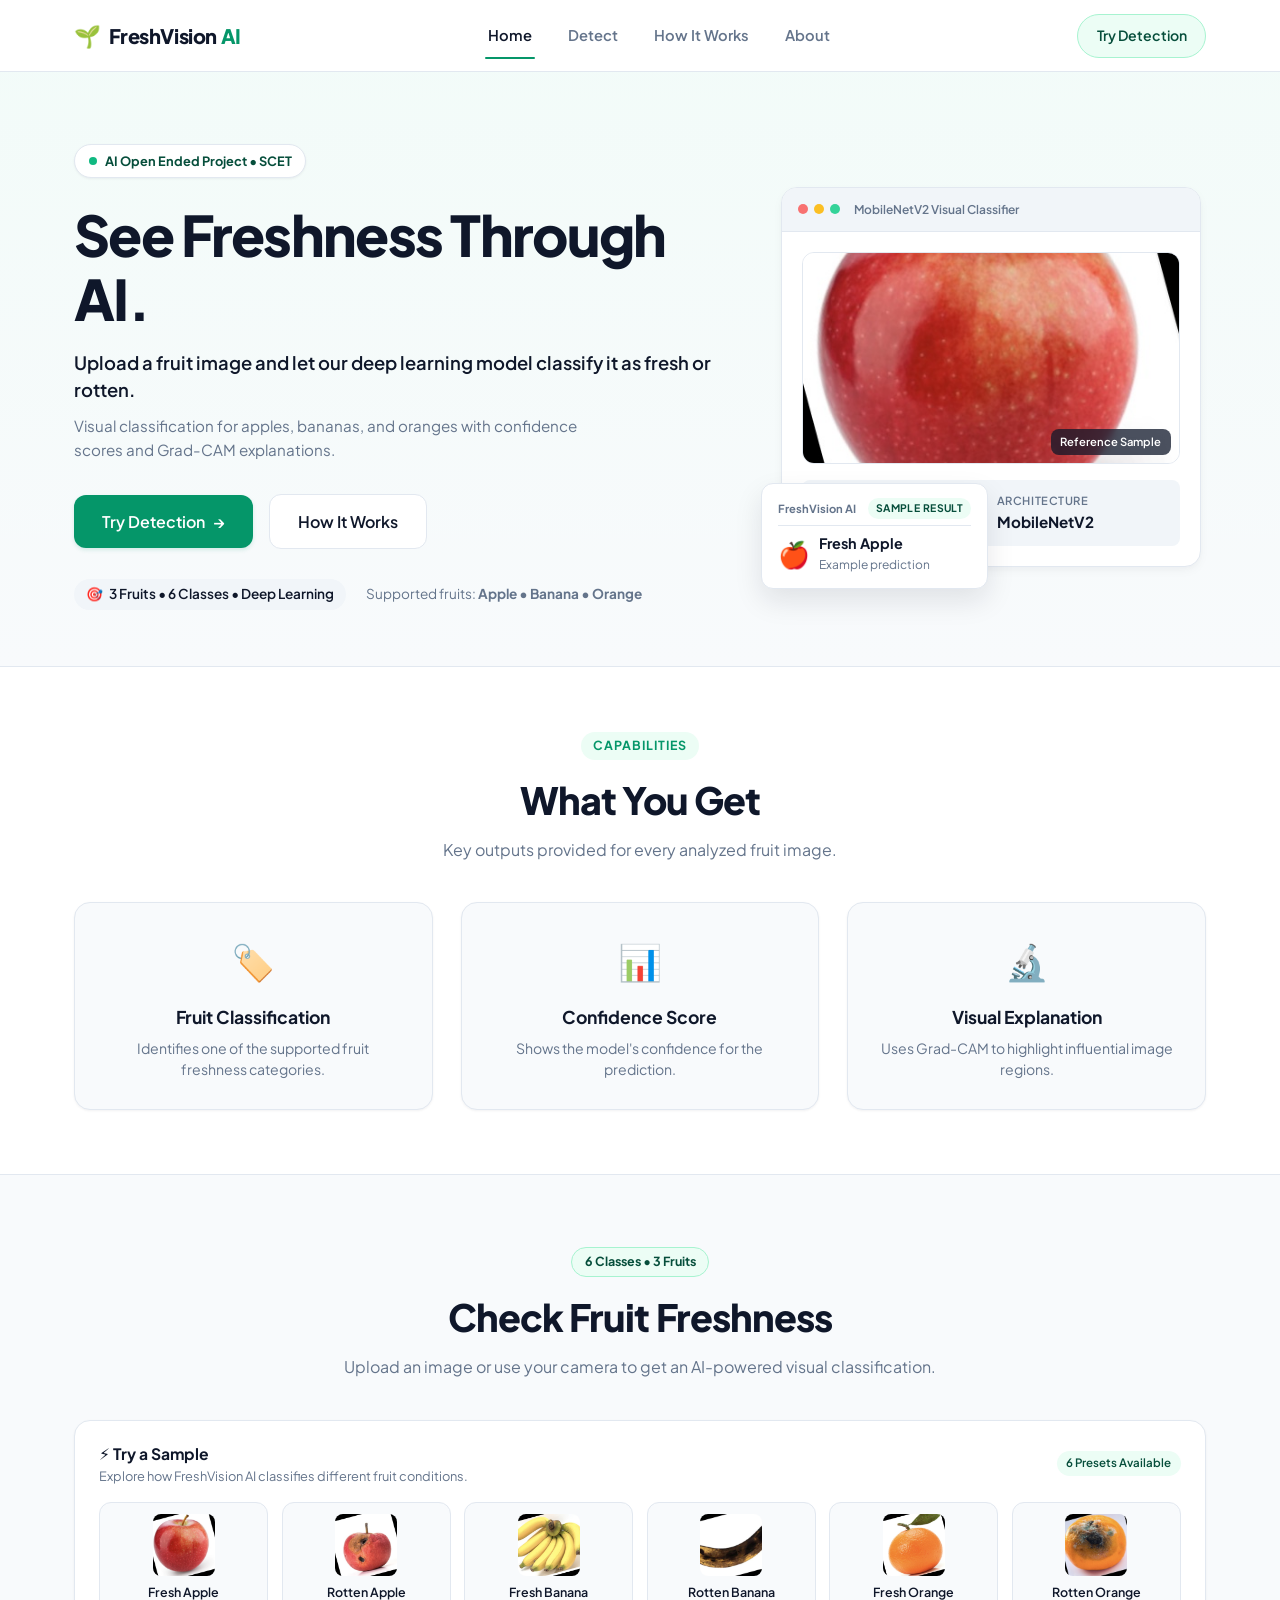
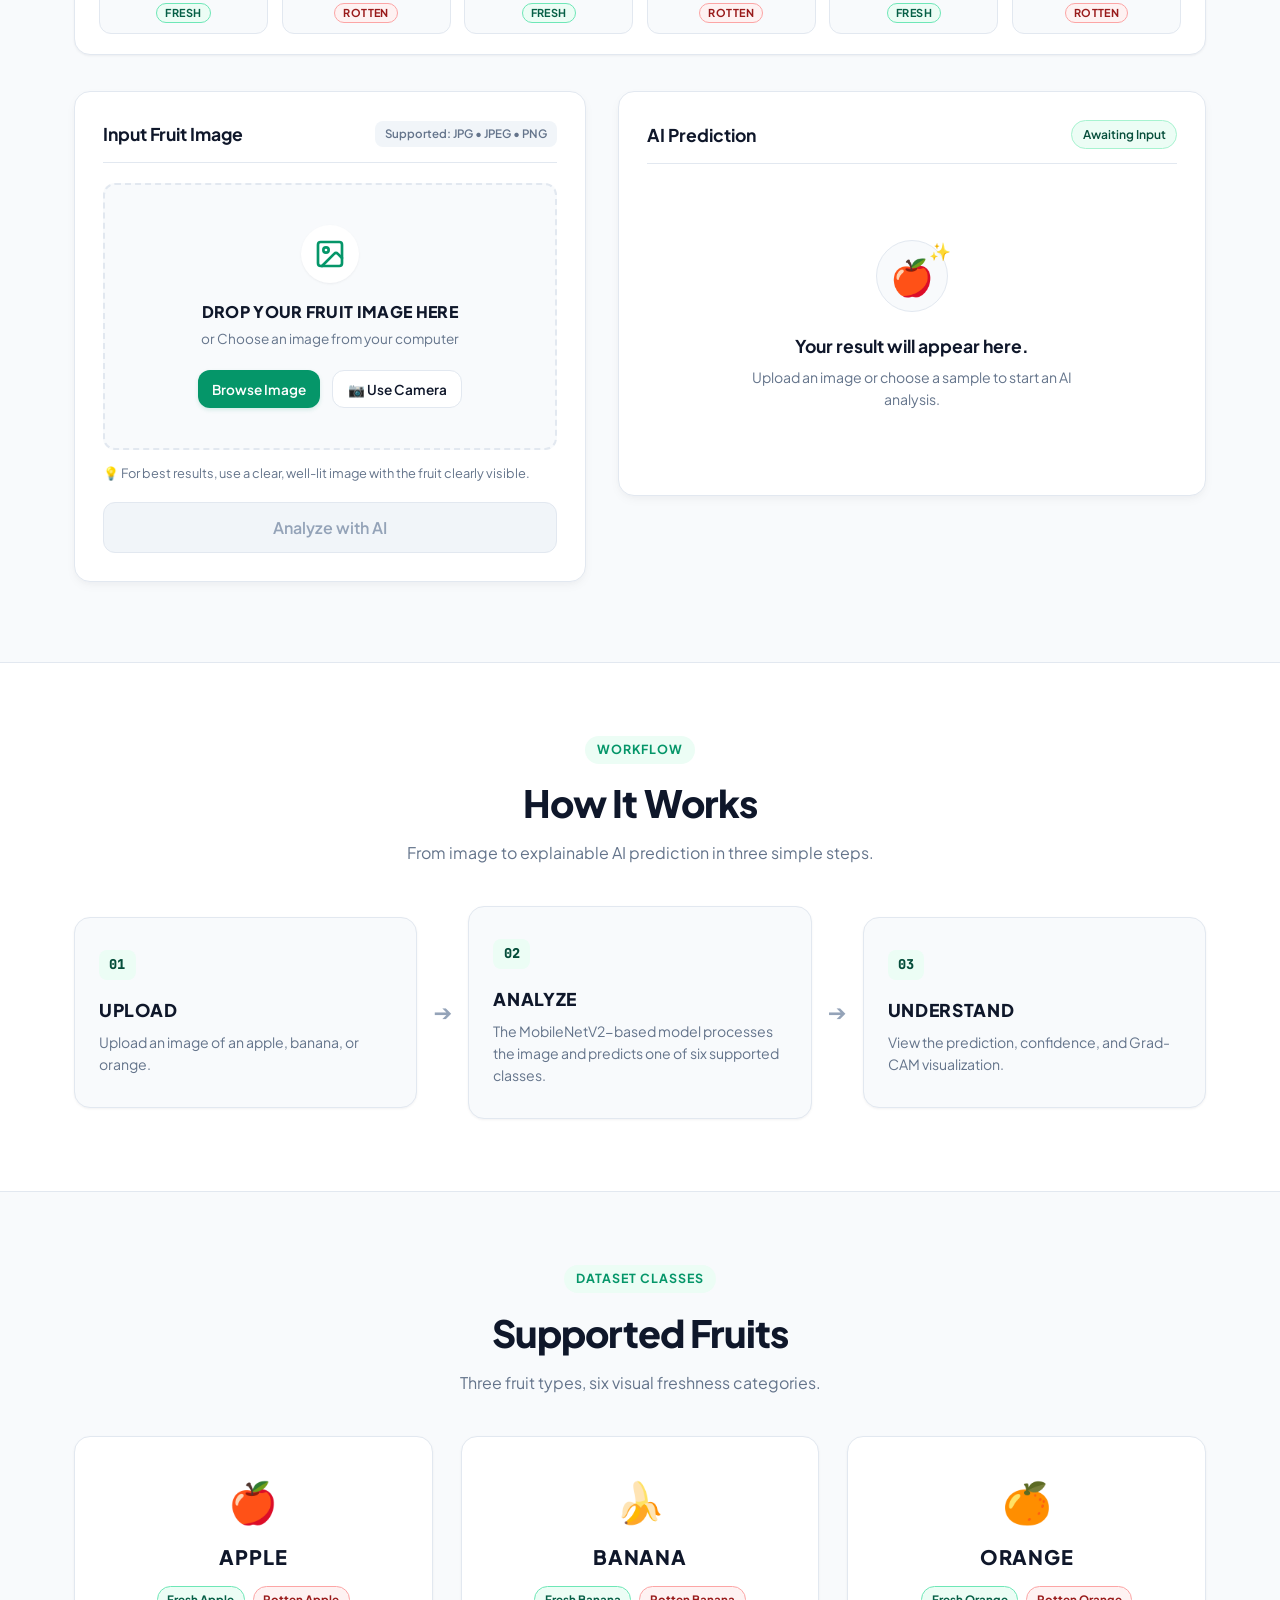
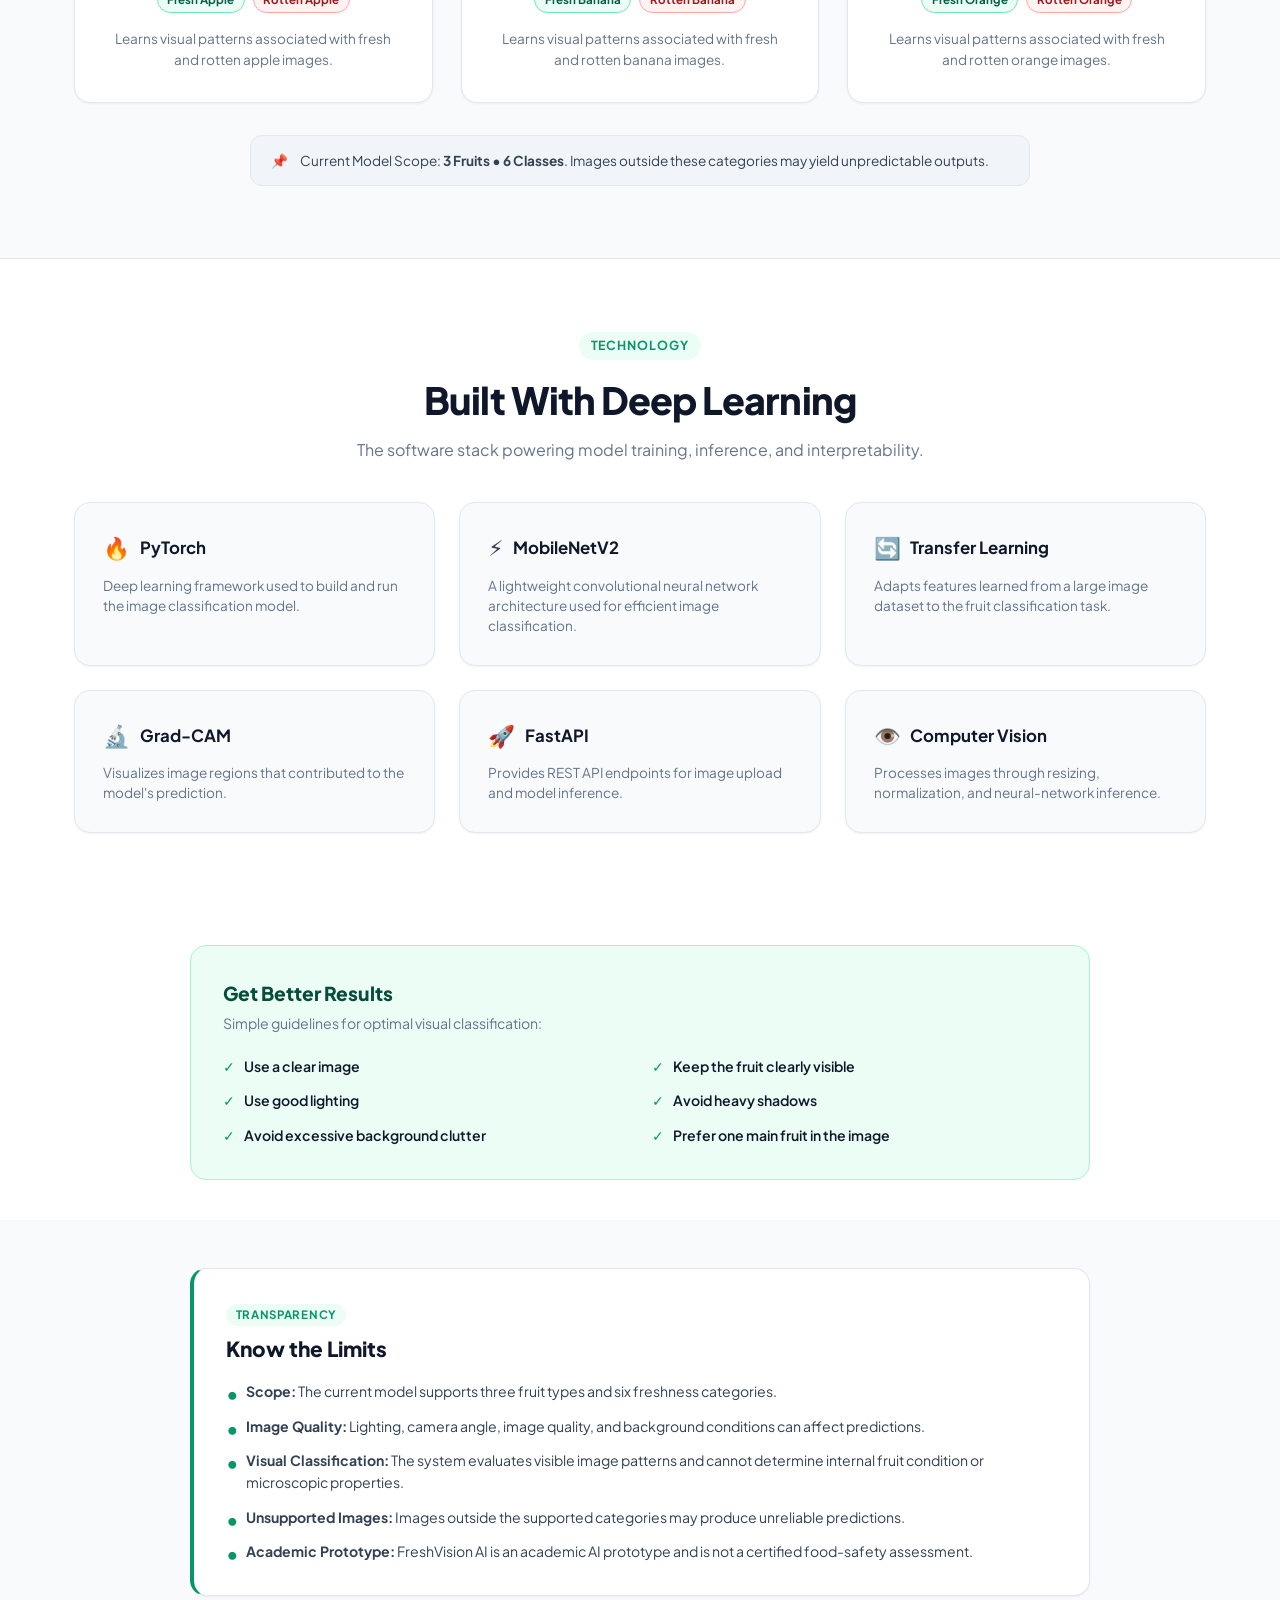
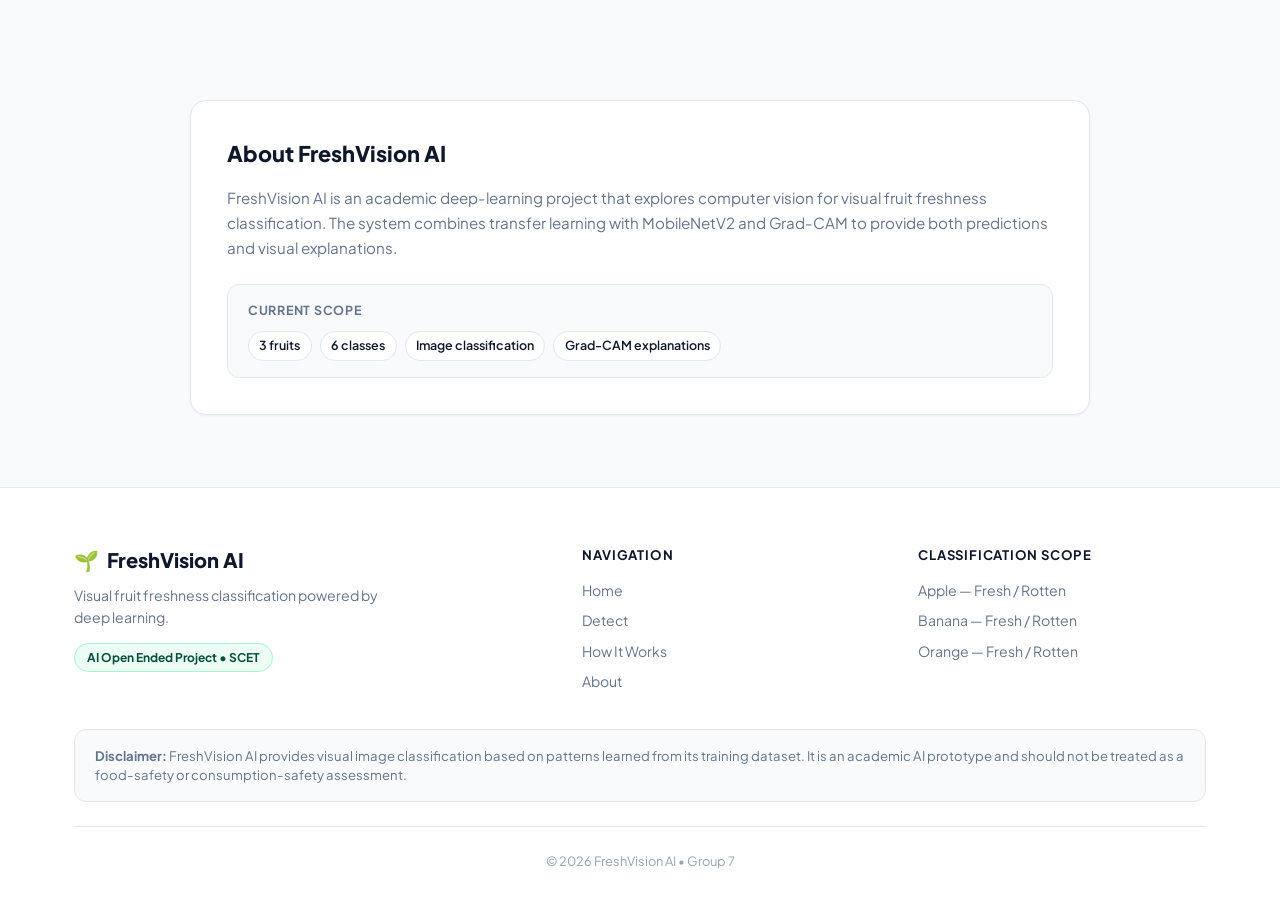
==== templates/index.html @ c078e330 "Initial commit: FreshVision AI with real dataset training, MobileNetV2 transfer learning, Grad-CAM X" ====
<!DOCTYPE html>
<html lang="en">
<head>
    <meta charset="UTF-8">
    <meta name="viewport" content="width=device-width, initial-scale=1.0">
    <meta name="description" content="FreshVision AI - AI-Powered Fruit Freshness Detection. An academic deep-learning application visually classifying apples, bananas, and oranges.">
    <title>FreshVision AI | AI-Powered Fruit Freshness Detection</title>
    <link rel="stylesheet" href="/static/css/style.css">
    <link rel="preconnect" href="https://fonts.googleapis.com">
    <link rel="preconnect" href="https://fonts.gstatic.com" crossorigin>
    <link href="https://fonts.googleapis.com/css2?family=Plus+Jakarta+Sans:wght@400;500;600;700;800&family=JetBrains+Mono:wght@400;500;600&display=swap" rel="stylesheet">
</head>
<body>
    <!-- Top Sticky Navigation Bar -->
    <header class="navbar" id="navbar">
        <div class="nav-container">
            <a href="#home" class="brand" aria-label="FreshVision AI Home">
                <span class="brand-icon" aria-hidden="true">🌱</span>
                <span class="brand-text">FreshVision <span class="brand-accent">AI</span></span>
            </a>

            <!-- Desktop Nav Menu -->
            <nav class="nav-menu" id="nav-menu" aria-label="Main Navigation">
                <a href="#home" class="nav-link active">Home</a>
                <a href="#detect" class="nav-link">Detect</a>
                <a href="#how-it-works" class="nav-link">How It Works</a>
                <a href="#about" class="nav-link">About</a>
            </nav>

            <div class="nav-actions">
                <a href="#detect" class="btn btn-nav-cta">Try Detection</a>
                <!-- Mobile Hamburger Button -->
                <button class="hamburger-btn" id="hamburger-btn" aria-label="Toggle navigation menu" aria-expanded="false" aria-controls="mobile-drawer">
                    <span class="hamburger-bar"></span>
                    <span class="hamburger-bar"></span>
                    <span class="hamburger-bar"></span>
                </button>
            </div>
        </div>
    </header>

    <!-- Mobile Navigation Drawer -->
    <div class="mobile-drawer" id="mobile-drawer" aria-hidden="true">
        <nav class="mobile-nav" aria-label="Mobile Navigation">
            <a href="#home" class="mobile-link">Home</a>
            <a href="#detect" class="mobile-link">Detect</a>
            <a href="#how-it-works" class="mobile-link">How It Works</a>
            <a href="#about" class="mobile-link">About</a>
            <a href="#detect" class="btn btn-primary mobile-cta">Try Detection</a>
        </nav>
    </div>

    <main id="main-content">
        <!-- HERO SECTION -->
        <section class="hero-section" id="home">
            <div class="container hero-container">
                <div class="hero-content">
                    <div class="academic-badge">
                        <span class="badge-dot" aria-hidden="true"></span>
                        <span>AI Open Ended Project • SCET</span>
                    </div>

                    <h1 class="hero-title">See Freshness Through AI.</h1>
                    
                    <p class="hero-subtitle">
                        Upload a fruit image and let our deep learning model classify it as fresh or rotten.
                    </p>

                    <p class="hero-secondary-text">
                        Visual classification for apples, bananas, and oranges with confidence scores and Grad-CAM explanations.
                    </p>

                    <div class="hero-cta-group">
                        <a href="#detect" class="btn btn-primary btn-lg">
                            <span>Try Detection</span>
                            <span class="btn-arrow" aria-hidden="true">→</span>
                        </a>
                        <a href="#how-it-works" class="btn btn-secondary btn-lg">How It Works</a>
                    </div>

                    <div class="hero-meta-row">
                        <div class="scope-pill">
                            <span aria-hidden="true">🎯</span>
                            <span>3 Fruits • 6 Classes • Deep Learning</span>
                        </div>
                        <div class="supported-fruits-note">
                            Supported fruits: <strong>Apple • Banana • Orange</strong>
                        </div>
                    </div>
                </div>

                <!-- Hero Visual Showcase with Static Sample Card -->
                <div class="hero-visual-wrapper">
                    <div class="hero-card-stack">
                        <!-- Main Visual Card -->
                        <div class="hero-showcase-card">
                            <div class="showcase-header">
                                <span class="browser-dot red"></span>
                                <span class="browser-dot yellow"></span>
                                <span class="browser-dot green"></span>
                                <span class="showcase-title">MobileNetV2 Visual Classifier</span>
                            </div>
                            <div class="showcase-body">
                                <div class="showcase-fruit-preview">
                                    <img src="/static/samples/freshapples.jpg" alt="Apple Reference Image" class="showcase-img">
                                    <div class="showcase-tag">Reference Sample</div>
                                </div>
                                <div class="showcase-caption">
                                    <div class="caption-item">
                                        <span class="caption-label">Classification Target</span>
                                        <span class="caption-val">Apple • Fresh</span>
                                    </div>
                                    <div class="caption-item">
                                        <span class="caption-label">Architecture</span>
                                        <span class="caption-val">MobileNetV2</span>
                                    </div>
                                </div>
                            </div>
                        </div>

                        <!-- Floating Sample Prediction Card -->
                        <div class="floating-sample-card" aria-label="Sample result preview">
                            <div class="floating-header">
                                <span class="floating-brand">FreshVision AI</span>
                                <span class="floating-badge">Sample Result</span>
                            </div>
                            <div class="floating-body">
                                <span class="floating-fruit-icon" aria-hidden="true">🍎</span>
                                <div class="floating-text">
                                    <h4 class="floating-class-name">Fresh Apple</h4>
                                    <p class="floating-note">Example prediction</p>
                                </div>
                            </div>
                        </div>
                    </div>
                </div>
            </div>
        </section>

        <!-- WHAT YOU GET SECTION -->
        <section class="features-summary-section">
            <div class="container">
                <div class="section-header text-center">
                    <span class="section-tag">Capabilities</span>
                    <h2 class="section-title">What You Get</h2>
                    <p class="section-desc">Key outputs provided for every analyzed fruit image.</p>
                </div>

                <div class="features-grid">
                    <div class="feature-card">
                        <div class="feature-icon" aria-hidden="true">🏷️</div>
                        <h3 class="feature-title">Fruit Classification</h3>
                        <p class="feature-desc">Identifies one of the supported fruit freshness categories.</p>
                    </div>

                    <div class="feature-card">
                        <div class="feature-icon" aria-hidden="true">📊</div>
                        <h3 class="feature-title">Confidence Score</h3>
                        <p class="feature-desc">Shows the model's confidence for the prediction.</p>
                    </div>

                    <div class="feature-card">
                        <div class="feature-icon" aria-hidden="true">🔬</div>
                        <h3 class="feature-title">Visual Explanation</h3>
                        <p class="feature-desc">Uses Grad-CAM to highlight influential image regions.</p>
                    </div>
                </div>
            </div>
        </section>

        <!-- DETECTION WORKSPACE SECTION (MAIN CORE EXPERIENCE) -->
        <section class="detect-section" id="detect">
            <div class="container">
                <div class="section-header text-center">
                    <div class="section-badge-pill">
                        <span>6 Classes • 3 Fruits</span>
                    </div>
                    <h2 class="section-title">Check Fruit Freshness</h2>
                    <p class="section-desc">
                        Upload an image or use your camera to get an AI-powered visual classification.
                    </p>
                </div>

                <!-- Sample Presets Strip -->
                <div class="sample-presets-block">
                    <div class="presets-header">
                        <div>
                            <h3 class="presets-title">⚡ Try a Sample</h3>
                            <p class="presets-subtitle">Explore how FreshVision AI classifies different fruit conditions.</p>
                        </div>
                        <span class="presets-count-badge">6 Presets Available</span>
                    </div>

                    <div class="preset-cards-grid">
                        <button type="button" class="preset-card" onclick="loadSamplePreset('fresh_apple')" aria-label="Analyze Fresh Apple Sample">
                            <img src="/static/samples/freshapples.jpg" alt="Fresh Apple" class="preset-thumb">
                            <div class="preset-meta">
                                <span class="preset-name">Fresh Apple</span>
                                <span class="status-chip chip-fresh">Fresh</span>
                            </div>
                        </button>

                        <button type="button" class="preset-card" onclick="loadSamplePreset('rotten_apple')" aria-label="Analyze Rotten Apple Sample">
                            <img src="/static/samples/rottenapples.jpg" alt="Rotten Apple" class="preset-thumb">
                            <div class="preset-meta">
                                <span class="preset-name">Rotten Apple</span>
                                <span class="status-chip chip-rotten">Rotten</span>
                            </div>
                        </button>

                        <button type="button" class="preset-card" onclick="loadSamplePreset('fresh_banana')" aria-label="Analyze Fresh Banana Sample">
                            <img src="/static/samples/freshbanana.jpg" alt="Fresh Banana" class="preset-thumb">
                            <div class="preset-meta">
                                <span class="preset-name">Fresh Banana</span>
                                <span class="status-chip chip-fresh">Fresh</span>
                            </div>
                        </button>

                        <button type="button" class="preset-card" onclick="loadSamplePreset('rotten_banana')" aria-label="Analyze Rotten Banana Sample">
                            <img src="/static/samples/rottenbanana.jpg" alt="Rotten Banana" class="preset-thumb">
                            <div class="preset-meta">
                                <span class="preset-name">Rotten Banana</span>
                                <span class="status-chip chip-rotten">Rotten</span>
                            </div>
                        </button>

                        <button type="button" class="preset-card" onclick="loadSamplePreset('fresh_orange')" aria-label="Analyze Fresh Orange Sample">
                            <img src="/static/samples/freshoranges.jpg" alt="Fresh Orange" class="preset-thumb">
                            <div class="preset-meta">
                                <span class="preset-name">Fresh Orange</span>
                                <span class="status-chip chip-fresh">Fresh</span>
                            </div>
                        </button>

                        <button type="button" class="preset-card" onclick="loadSamplePreset('rotten_orange')" aria-label="Analyze Rotten Orange Sample">
                            <img src="/static/samples/rottenoranges.jpg" alt="Rotten Orange" class="preset-thumb">
                            <div class="preset-meta">
                                <span class="preset-name">Rotten Orange</span>
                                <span class="status-chip chip-rotten">Rotten</span>
                            </div>
                        </button>
                    </div>
                </div>

                <!-- Scanner & Results 2-Column Grid -->
                <div class="scanner-layout-grid">
                    <!-- Left: Upload & Camera Workspace Card -->
                    <div class="workspace-card" id="upload-card">
                        <div class="card-top-bar">
                            <h3 class="card-heading">Input Fruit Image</h3>
                            <span class="file-specs-badge">Supported: JPG • JPEG • PNG</span>
                        </div>

                        <!-- Drop Zone -->
                        <div class="drop-zone" id="drop-zone" tabindex="0" role="button" aria-label="Drop your fruit image here or click to browse image">
                            <input type="file" id="file-input" accept="image/jpeg, image/png, image/webp" style="display: none;">

                            <!-- Initial Empty Prompt -->
                            <div class="drop-prompt" id="drop-prompt">
                                <div class="drop-icon-circle" aria-hidden="true">
                                    <svg width="32" height="32" viewBox="0 0 24 24" fill="none" stroke="currentColor" stroke-width="2" stroke-linecap="round" stroke-linejoin="round">
                                        <rect width="18" height="18" x="3" y="3" rx="2" ry="2"/>
                                        <circle cx="9" cy="9" r="2"/>
                                        <path d="m21 15-3.086-3.086a2 2 0 0 0-2.828 0L6 21"/>
                                    </svg>
                                </div>
                                <h4 class="drop-title" id="drop-title">DROP YOUR FRUIT IMAGE HERE</h4>
                                <p class="drop-text" id="drop-text">or Choose an image from your computer</p>
                                
                                <div class="drop-actions">
                                    <button type="button" class="btn btn-primary btn-sm" onclick="document.getElementById('file-input').click()">
                                        Browse Image
                                    </button>
                                    <button type="button" class="btn btn-secondary btn-sm" onclick="openCameraStream()">
                                        📷 Use Camera
                                    </button>
                                </div>
                            </div>

                            <!-- Preview of Uploaded/Selected Image -->
                            <div class="image-preview-box" id="image-preview-box" style="display: none;">
                                <img id="selected-image-preview" src="" alt="Selected fruit preview">
                                <div class="preview-actions-bar">
                                    <button type="button" class="btn-preview-change" onclick="resetUploadState()" aria-label="Change selected image">
                                        ✕ Change Image
                                    </button>
                                </div>
                            </div>
                        </div>

                        <!-- Live Camera Preview Module -->
                        <div class="camera-stream-box" id="camera-stream-box" style="display: none;">
                            <video id="webcam-video" autoplay playsinline aria-label="Live camera preview"></video>
                            <canvas id="snapshot-canvas" style="display: none;"></canvas>
                            <div class="camera-controls">
                                <button type="button" class="btn btn-primary" onclick="captureCameraSnapshot()">
                                    📸 Capture Image
                                </button>
                                <button type="button" class="btn btn-secondary" onclick="closeCameraStream()">
                                    Cancel
                                </button>
                            </div>
                        </div>

                        <!-- User Guidance Note -->
                        <p class="upload-guidance-note">
                            💡 For best results, use a clear, well-lit image with the fruit clearly visible.
                        </p>

                        <!-- Error Alert Banner -->
                        <div class="alert-box alert-error" id="upload-alert" style="display: none;" role="alert">
                            <span class="alert-icon" aria-hidden="true">⚠️</span>
                            <div class="alert-text">
                                <strong id="alert-title">Couldn't read this image.</strong>
                                <span id="alert-desc">Please choose a valid JPG, JPEG, or PNG image.</span>
                            </div>
                        </div>

                        <!-- Analyze CTA Button -->
                        <button type="button" id="btn-analyze" class="btn btn-primary btn-analyze" onclick="executeImageAnalysis()" disabled>
                            <span id="btn-analyze-text">Analyze with AI</span>
                            <div class="loading-spinner" id="analyze-spinner" style="display: none;" aria-hidden="true"></div>
                        </button>
                    </div>

                    <!-- Right: Results & Explainable AI Card -->
                    <div class="workspace-card" id="results-card">
                        <div class="card-top-bar">
                            <h3 class="card-heading">AI Prediction</h3>
                            <span class="status-indicator-badge" id="status-indicator-badge">Awaiting Input</span>
                        </div>

                        <!-- Empty State Placeholder -->
                        <div class="empty-state" id="empty-state">
                            <div class="empty-icon-wrap" aria-hidden="true">
                                <span class="empty-icon">🍎</span>
                                <span class="empty-sparkle">✨</span>
                            </div>
                            <h4 class="empty-title">Your result will appear here.</h4>
                            <p class="empty-text">
                                Upload an image or choose a sample to start an AI analysis.
                            </p>
                        </div>

                        <!-- Indeterminate Loading State -->
                        <div class="analysis-loading-state" id="analysis-loading-state" style="display: none;">
                            <div class="loading-radar-ring" aria-hidden="true">
                                <div class="radar-core"></div>
                            </div>
                            <h4 class="loading-headline" id="loading-status-text">Analyzing image...</h4>
                            <p class="loading-sub">Running MobileNetV2 classification and generating Grad-CAM explanation.</p>
                        </div>

                        <!-- Active Prediction Result Content -->
                        <div class="result-details-content" id="result-details-content" style="display: none;">
                            <!-- Outcome Banner -->
                            <div class="outcome-banner" id="outcome-banner">
                                <div class="outcome-left">
                                    <div class="outcome-meta-line">
                                        <span class="freshness-pill" id="result-freshness-pill">Fresh</span>
                                        <span class="fruit-type-chip" id="result-fruit-type">Apple</span>
                                    </div>
                                    <h4 class="outcome-prediction-title" id="result-full-label">Fresh Apple</h4>
                                    <p class="outcome-model-tag">Model: MobileNetV2</p>
                                </div>
                                <div class="outcome-right">
                                    <div class="confidence-circle" id="confidence-circle" aria-label="Prediction Confidence">
                                        <span class="confidence-number" id="result-confidence-val">--%</span>
                                        <span class="confidence-label">Confidence</span>
                                    </div>
                                </div>
                            </div>

                            <!-- Lower Confidence Caution Banner -->
                            <div class="confidence-caution-banner" id="confidence-caution-banner" style="display: none;">
                                <span aria-hidden="true">ℹ️</span>
                                <span>Lower confidence — try a clearer image.</span>
                            </div>

                            <!-- Key Prediction Details Card -->
                            <div class="details-spec-card">
                                <div class="spec-item">
                                    <span class="spec-label">Prediction</span>
                                    <span class="spec-value" id="detail-prediction">Fresh Apple</span>
                                </div>
                                <div class="spec-item">
                                    <span class="spec-label">Fruit</span>
                                    <span class="spec-value" id="detail-fruit">Apple</span>
                                </div>
                                <div class="spec-item">
                                    <span class="spec-label">Condition</span>
                                    <span class="spec-value" id="detail-condition">Fresh</span>
                                </div>
                                <div class="spec-item">
                                    <span class="spec-label">Confidence</span>
                                    <span class="spec-value font-mono" id="detail-confidence">--%</span>
                                </div>
                                <div class="spec-item">
                                    <span class="spec-label">Model</span>
                                    <span class="spec-value">MobileNetV2</span>
                                </div>
                                <div class="spec-item">
                                    <span class="spec-label">Explanation</span>
                                    <span class="spec-value score-green">Grad-CAM Available</span>
                                </div>
                            </div>

                            <!-- Grad-CAM Visual Attention Module -->
                            <div class="gradcam-module">
                                <div class="gradcam-header">
                                    <div>
                                        <h4 class="gradcam-title">Why did the AI predict this?</h4>
                                        <p class="gradcam-desc">Grad-CAM highlights image regions that contributed to the model's prediction.</p>
                                    </div>
                                    <div class="view-switch-toggle" role="tablist">
                                        <button type="button" class="switch-btn active" id="btn-view-side" onclick="setGradCamLayout('side')" aria-selected="true">Side by Side</button>
                                        <button type="button" class="switch-btn" id="btn-view-overlay" onclick="setGradCamLayout('overlay')" aria-selected="false">Heatmap Only</button>
                                    </div>
                                </div>

                                <div class="gradcam-comparison-view" id="gradcam-view-container">
                                    <div class="cam-frame" id="frame-original">
                                        <span class="frame-tag">Original Image</span>
                                        <img id="view-original-img" src="" alt="Original fruit input">
                                    </div>
                                    <div class="cam-frame" id="frame-heat">
                                        <span class="frame-tag frame-tag-cam">Grad-CAM Heatmap</span>
                                        <img id="view-gradcam-img" src="" alt="Grad-CAM visual attention heatmap">
                                        <div class="cam-legend" aria-hidden="true">
                                            <span>Low Attention</span>
                                            <div class="legend-gradient"></div>
                                            <span>Influential Regions</span>
                                        </div>
                                    </div>
                                </div>

                                <!-- Expandable Explanation -->
                                <details class="gradcam-details-drawer">
                                    <summary class="drawer-summary">How Grad-CAM works</summary>
                                    <div class="drawer-body">
                                        <p>
                                            Grad-CAM uses gradients from the model to highlight image regions that contributed to a prediction. It provides a visual explanation of the model's attention, but does not prove that the prediction is correct.
                                        </p>
                                    </div>
                                </details>
                            </div>

                            <!-- 6-Class Softmax Probability Breakdown -->
                            <div class="distribution-block">
                                <h4 class="distribution-title">Softmax Probability Distribution</h4>
                                <div class="distribution-bars" id="distribution-bars">
                                    <!-- Populated dynamically from actual API response -->
                                </div>
                            </div>
                        </div>
                    </div>
                </div>
            </div>
        </section>

        <!-- HOW IT WORKS SECTION -->
        <section class="how-it-works-section" id="how-it-works">
            <div class="container">
                <div class="section-header text-center">
                    <span class="section-tag">Workflow</span>
                    <h2 class="section-title">How It Works</h2>
                    <p class="section-desc">From image to explainable AI prediction in three simple steps.</p>
                </div>

                <div class="steps-flow-grid">
                    <div class="step-card">
                        <div class="step-badge">01</div>
                        <h3 class="step-title">UPLOAD</h3>
                        <p class="step-desc">Upload an image of an apple, banana, or orange.</p>
                    </div>

                    <div class="step-connector" aria-hidden="true">➔</div>

                    <div class="step-card">
                        <div class="step-badge">02</div>
                        <h3 class="step-title">ANALYZE</h3>
                        <p class="step-desc">The MobileNetV2-based model processes the image and predicts one of six supported classes.</p>
                    </div>

                    <div class="step-connector" aria-hidden="true">➔</div>

                    <div class="step-card">
                        <div class="step-badge">03</div>
                        <h3 class="step-title">UNDERSTAND</h3>
                        <p class="step-desc">View the prediction, confidence, and Grad-CAM visualization.</p>
                    </div>
                </div>
            </div>
        </section>

        <!-- SUPPORTED FRUITS SECTION -->
        <section class="fruits-scope-section">
            <div class="container">
                <div class="section-header text-center">
                    <span class="section-tag">Dataset Classes</span>
                    <h2 class="section-title">Supported Fruits</h2>
                    <p class="section-desc">Three fruit types, six visual freshness categories.</p>
                </div>

                <div class="fruits-grid">
                    <div class="fruit-card">
                        <div class="fruit-icon" aria-hidden="true">🍎</div>
                        <h3 class="fruit-name">APPLE</h3>
                        <div class="fruit-classes-pills">
                            <span class="category-pill fresh">Fresh Apple</span>
                            <span class="category-pill rotten">Rotten Apple</span>
                        </div>
                        <p class="fruit-description">Learns visual patterns associated with fresh and rotten apple images.</p>
                    </div>

                    <div class="fruit-card">
                        <div class="fruit-icon" aria-hidden="true">🍌</div>
                        <h3 class="fruit-name">BANANA</h3>
                        <div class="fruit-classes-pills">
                            <span class="category-pill fresh">Fresh Banana</span>
                            <span class="category-pill rotten">Rotten Banana</span>
                        </div>
                        <p class="fruit-description">Learns visual patterns associated with fresh and rotten banana images.</p>
                    </div>

                    <div class="fruit-card">
                        <div class="fruit-icon" aria-hidden="true">🍊</div>
                        <h3 class="fruit-name">ORANGE</h3>
                        <div class="fruit-classes-pills">
                            <span class="category-pill fresh">Fresh Orange</span>
                            <span class="category-pill rotten">Rotten Orange</span>
                        </div>
                        <p class="fruit-description">Learns visual patterns associated with fresh and rotten orange images.</p>
                    </div>
                </div>

                <div class="scope-disclaimer-note">
                    <span aria-hidden="true">📌</span>
                    <span>Current Model Scope: <strong>3 Fruits • 6 Classes</strong>. Images outside these categories may yield unpredictable outputs.</span>
                </div>
            </div>
        </section>

        <!-- TECHNOLOGY SECTION -->
        <section class="tech-section" id="about">
            <div class="container">
                <div class="section-header text-center">
                    <span class="section-tag">Technology</span>
                    <h2 class="section-title">Built With Deep Learning</h2>
                    <p class="section-desc">The software stack powering model training, inference, and interpretability.</p>
                </div>

                <div class="tech-grid">
                    <div class="tech-card">
                        <div class="tech-header">
                            <span class="tech-icon" aria-hidden="true">🔥</span>
                            <h3 class="tech-title">PyTorch</h3>
                        </div>
                        <p class="tech-desc">Deep learning framework used to build and run the image classification model.</p>
                    </div>

                    <div class="tech-card">
                        <div class="tech-header">
                            <span class="tech-icon" aria-hidden="true">⚡</span>
                            <h3 class="tech-title">MobileNetV2</h3>
                        </div>
                        <p class="tech-desc">A lightweight convolutional neural network architecture used for efficient image classification.</p>
                    </div>

                    <div class="tech-card">
                        <div class="tech-header">
                            <span class="tech-icon" aria-hidden="true">🔄</span>
                            <h3 class="tech-title">Transfer Learning</h3>
                        </div>
                        <p class="tech-desc">Adapts features learned from a large image dataset to the fruit classification task.</p>
                    </div>

                    <div class="tech-card">
                        <div class="tech-header">
                            <span class="tech-icon" aria-hidden="true">🔬</span>
                            <h3 class="tech-title">Grad-CAM</h3>
                        </div>
                        <p class="tech-desc">Visualizes image regions that contributed to the model's prediction.</p>
                    </div>

                    <div class="tech-card">
                        <div class="tech-header">
                            <span class="tech-icon" aria-hidden="true">🚀</span>
                            <h3 class="tech-title">FastAPI</h3>
                        </div>
                        <p class="tech-desc">Provides REST API endpoints for image upload and model inference.</p>
                    </div>

                    <div class="tech-card">
                        <div class="tech-header">
                            <span class="tech-icon" aria-hidden="true">👁️</span>
                            <h3 class="tech-title">Computer Vision</h3>
                        </div>
                        <p class="tech-desc">Processes images through resizing, normalization, and neural-network inference.</p>
                    </div>
                </div>
            </div>
        </section>

        <!-- BEST RESULTS / TIPS SECTION -->
        <section class="tips-section">
            <div class="container">
                <div class="tips-card">
                    <h3 class="tips-title">Get Better Results</h3>
                    <p class="tips-subtitle">Simple guidelines for optimal visual classification:</p>
                    <ul class="tips-list">
                        <li><span class="check-icon">✓</span> Use a clear image</li>
                        <li><span class="check-icon">✓</span> Keep the fruit clearly visible</li>
                        <li><span class="check-icon">✓</span> Use good lighting</li>
                        <li><span class="check-icon">✓</span> Avoid heavy shadows</li>
                        <li><span class="check-icon">✓</span> Avoid excessive background clutter</li>
                        <li><span class="check-icon">✓</span> Prefer one main fruit in the image</li>
                    </ul>
                </div>
            </div>
        </section>

        <!-- LIMITATIONS SECTION -->
        <section class="limits-section">
            <div class="container">
                <div class="limits-card">
                    <div class="limits-header">
                        <span class="limits-badge">Transparency</span>
                        <h3 class="limits-title">Know the Limits</h3>
                    </div>
                    <ul class="limits-list">
                        <li>
                            <strong>Scope:</strong> The current model supports three fruit types and six freshness categories.
                        </li>
                        <li>
                            <strong>Image Quality:</strong> Lighting, camera angle, image quality, and background conditions can affect predictions.
                        </li>
                        <li>
                            <strong>Visual Classification:</strong> The system evaluates visible image patterns and cannot determine internal fruit condition or microscopic properties.
                        </li>
                        <li>
                            <strong>Unsupported Images:</strong> Images outside the supported categories may produce unreliable predictions.
                        </li>
                        <li>
                            <strong>Academic Prototype:</strong> FreshVision AI is an academic AI prototype and is not a certified food-safety assessment.
                        </li>
                    </ul>
                </div>
            </div>
        </section>

        <!-- ABOUT SECTION -->
        <section class="about-section">
            <div class="container">
                <div class="about-card">
                    <h3 class="about-title">About FreshVision AI</h3>
                    <p class="about-text">
                        FreshVision AI is an academic deep-learning project that explores computer vision for visual fruit freshness classification. The system combines transfer learning with MobileNetV2 and Grad-CAM to provide both predictions and visual explanations.
                    </p>
                    <div class="about-scope-box">
                        <h4 class="about-scope-heading">Current Scope</h4>
                        <div class="scope-tags-row">
                            <span class="scope-tag">3 fruits</span>
                            <span class="scope-tag">6 classes</span>
                            <span class="scope-tag">Image classification</span>
                            <span class="scope-tag">Grad-CAM explanations</span>
                        </div>
                    </div>
                </div>
            </div>
        </section>
    </main>

    <!-- FOOTER -->
    <footer class="footer">
        <div class="container footer-container">
            <div class="footer-top">
                <div class="footer-brand-col">
                    <div class="footer-brand">
                        <span aria-hidden="true">🌱</span>
                        <span>FreshVision AI</span>
                    </div>
                    <p class="footer-tagline">Visual fruit freshness classification powered by deep learning.</p>
                    <div class="footer-project-badge">AI Open Ended Project • SCET</div>
                </div>

                <div class="footer-links-col">
                    <h4 class="footer-heading">Navigation</h4>
                    <ul class="footer-nav">
                        <li><a href="#home">Home</a></li>
                        <li><a href="#detect">Detect</a></li>
                        <li><a href="#how-it-works">How It Works</a></li>
                        <li><a href="#about">About</a></li>
                    </ul>
                </div>

                <div class="footer-links-col">
                    <h4 class="footer-heading">Classification Scope</h4>
                    <ul class="footer-nav">
                        <li><span>Apple — Fresh / Rotten</span></li>
                        <li><span>Banana — Fresh / Rotten</span></li>
                        <li><span>Orange — Fresh / Rotten</span></li>
                    </ul>
                </div>
            </div>

            <!-- Prominent Academic Disclaimer -->
            <div class="footer-disclaimer-box">
                <p>
                    <strong>Disclaimer:</strong> FreshVision AI provides visual image classification based on patterns learned from its training dataset. It is an academic AI prototype and should not be treated as a food-safety or consumption-safety assessment.
                </p>
            </div>

            <div class="footer-bottom">
                <p>© 2026 FreshVision AI • Group 7</p>
            </div>
        </div>
    </footer>

    <script src="/static/js/app.js"></script>
</body>
</html>
---- static/css/style.css ----
/* ==========================================================================
   FreshVision AI - Clean, Modern AI SaaS Design System
   Academic AI Open Ended Project • SCET
   ========================================================================== */

:root {
    /* Brand & Sustainability Palette */
    --brand-deep: #064e3b;        /* Deep Forest Green (Primary) */
    --brand-primary: #059669;     /* Emerald Green */
    --brand-accent: #10b981;      /* Fresh Lime Accent */
    --brand-light: #ecfdf5;       /* Light Emerald Tint */
    --brand-border: #a7f3d0;      /* Subtle Emerald Border */

    /* Condition Status Colors */
    --status-fresh-bg: #ecfdf5;
    --status-fresh-text: #065f46;
    --status-fresh-border: #6ee7b7;

    --status-rotten-bg: #fef2f2;
    --status-rotten-text: #991b1b;
    --status-rotten-border: #fca5a5;
    --danger-primary: #dc2626;

    /* Neutrals & Surfaces */
    --bg-body: #f8fafc;           /* Soft clean off-white */
    --bg-surface: #ffffff;        /* Pure white cards */
    --bg-subtle: #f1f5f9;         /* Light slate surface */
    --border-color: #e2e8f0;      /* Hairline border */
    --border-hover: #cbd5e1;
    --border-focus: #059669;

    /* Typography Colors */
    --text-heading: #0f172a;      /* High-contrast slate-900 */
    --text-body: #334155;         /* Comfortable slate-700 */
    --text-muted: #64748b;        /* Secondary slate-500 */
    --text-faint: #94a3b8;

    /* Radius & Spacing */
    --radius-sm: 8px;
    --radius-md: 12px;
    --radius-lg: 16px;
    --radius-xl: 22px;
    --radius-full: 9999px;

    /* Elevation Shadows */
    --shadow-subtle: 0 1px 3px rgba(15, 23, 42, 0.04), 0 1px 2px rgba(15, 23, 42, 0.02);
    --shadow-card: 0 4px 12px -2px rgba(15, 23, 42, 0.05), 0 2px 6px -1px rgba(15, 23, 42, 0.02);
    --shadow-hover: 0 14px 28px -4px rgba(15, 23, 42, 0.08), 0 4px 10px -2px rgba(15, 23, 42, 0.03);

    /* Fonts */
    --font-sans: 'Plus Jakarta Sans', system-ui, -apple-system, BlinkMacSystemFont, 'Segoe UI', Roboto, sans-serif;
    --font-mono: 'JetBrains Mono', SFMono-Regular, Menlo, Monaco, Consolas, monospace;

    /* Layout Constraints */
    --container-max: 1180px;
    --nav-height: 72px;
}

/* ==========================================================================
   Base Reset & Typography
   ========================================================================== */

*, *::before, *::after {
    box-sizing: border-box;
    margin: 0;
    padding: 0;
}

html {
    scroll-behavior: smooth;
    font-size: 16px;
    -webkit-text-size-adjust: 100%;
}

body {
    background-color: var(--bg-body);
    color: var(--text-body);
    font-family: var(--font-sans);
    line-height: 1.6;
    overflow-x: hidden;
    min-height: 100vh;
    display: flex;
    flex-direction: column;
}

img, video, canvas {
    display: block;
    max-width: 100%;
    height: auto;
}

a {
    color: inherit;
    text-decoration: none;
    transition: color 0.2s ease;
}

button {
    font-family: inherit;
    border: none;
    background: none;
    cursor: pointer;
}

ul {
    list-style: none;
}

.container {
    width: 100%;
    max-width: var(--container-max);
    margin-left: auto;
    margin-right: auto;
    padding-left: 1.5rem;
    padding-right: 1.5rem;
}

.text-center {
    text-align: center;
}

.font-mono {
    font-family: var(--font-mono);
}

.score-green {
    color: var(--brand-primary);
}

/* ==========================================================================
   Navigation Bar (Sticky & Minimalist)
   ========================================================================== */

.navbar {
    position: sticky;
    top: 0;
    height: var(--nav-height);
    background-color: rgba(255, 255, 255, 0.94);
    backdrop-filter: blur(12px);
    -webkit-backdrop-filter: blur(12px);
    border-bottom: 1px solid var(--border-color);
    z-index: 1000;
    transition: box-shadow 0.2s ease;
}

.navbar.scrolled {
    box-shadow: var(--shadow-subtle);
}

.nav-container {
    max-width: var(--container-max);
    margin: 0 auto;
    height: 100%;
    padding: 0 1.5rem;
    display: flex;
    align-items: center;
    justify-content: space-between;
}

.brand {
    display: flex;
    align-items: center;
    gap: 0.55rem;
    font-weight: 800;
    font-size: 1.25rem;
    color: var(--text-heading);
    letter-spacing: -0.02em;
}

.brand-icon {
    font-size: 1.35rem;
    line-height: 1;
}

.brand-accent {
    color: var(--brand-primary);
}

.nav-menu {
    display: flex;
    align-items: center;
    gap: 1.85rem;
}

.nav-link {
    font-size: 0.92rem;
    font-weight: 600;
    color: var(--text-muted);
    padding: 0.5rem 0.2rem;
    position: relative;
    transition: color 0.2s ease;
}

.nav-link:hover {
    color: var(--brand-primary);
}

.nav-link.active {
    color: var(--text-heading);
}

.nav-link.active::after {
    content: '';
    position: absolute;
    bottom: -4px;
    left: 0;
    width: 100%;
    height: 2px;
    background-color: var(--brand-primary);
    border-radius: var(--radius-full);
}

.nav-actions {
    display: flex;
    align-items: center;
    gap: 1rem;
}

/* Button Tokens */
.btn {
    display: inline-flex;
    align-items: center;
    justify-content: center;
    gap: 0.5rem;
    font-size: 0.92rem;
    font-weight: 600;
    padding: 0.65rem 1.25rem;
    border-radius: var(--radius-md);
    transition: all 0.2s cubic-bezier(0.4, 0, 0.2, 1);
    min-height: 44px; /* Accessible touch target */
}

.btn:focus-visible {
    outline: 2px solid var(--border-focus);
    outline-offset: 2px;
}

.btn-primary {
    background-color: var(--brand-primary);
    color: #ffffff;
    box-shadow: 0 2px 4px rgba(5, 150, 105, 0.15);
}

.btn-primary:hover {
    background-color: var(--brand-deep);
    transform: translateY(-1px);
    box-shadow: 0 4px 10px rgba(5, 150, 105, 0.25);
}

.btn-primary:active {
    transform: translateY(0);
}

.btn-secondary {
    background-color: #ffffff;
    color: var(--text-heading);
    border: 1px solid var(--border-color);
}

.btn-secondary:hover {
    background-color: var(--bg-subtle);
    border-color: var(--border-hover);
    transform: translateY(-1px);
}

.btn-nav-cta {
    background-color: var(--brand-light);
    color: var(--brand-deep);
    border: 1px solid var(--brand-border);
    font-size: 0.88rem;
    padding: 0.5rem 1.15rem;
    border-radius: var(--radius-full);
}

.btn-nav-cta:hover {
    background-color: var(--brand-primary);
    color: #ffffff;
    border-color: var(--brand-primary);
}

.btn-lg {
    padding: 0.85rem 1.75rem;
    font-size: 1rem;
}

.btn-sm {
    padding: 0.45rem 0.9rem;
    font-size: 0.85rem;
    min-height: 38px;
}

/* Mobile Hamburger Menu */
.hamburger-btn {
    display: none;
    flex-direction: column;
    justify-content: center;
    gap: 5px;
    width: 44px;
    height: 44px;
    padding: 9px;
    border-radius: var(--radius-sm);
}

.hamburger-bar {
    width: 22px;
    height: 2px;
    background-color: var(--text-heading);
    border-radius: 2px;
    transition: transform 0.25s ease, opacity 0.25s ease;
}

.hamburger-btn.active .hamburger-bar:nth-child(1) {
    transform: translateY(7px) rotate(45deg);
}

.hamburger-btn.active .hamburger-bar:nth-child(2) {
    opacity: 0;
}

.hamburger-btn.active .hamburger-bar:nth-child(3) {
    transform: translateY(-7px) rotate(-45deg);
}

.mobile-drawer {
    display: none;
    background-color: #ffffff;
    border-bottom: 1px solid var(--border-color);
    padding: 1.5rem;
    box-shadow: var(--shadow-card);
}

.mobile-drawer.open {
    display: block;
    animation: slideDown 0.2s ease-out;
}

@keyframes slideDown {
    from { opacity: 0; transform: translateY(-8px); }
    to { opacity: 1; transform: translateY(0); }
}

.mobile-nav {
    display: flex;
    flex-direction: column;
    gap: 1rem;
}

.mobile-link {
    font-size: 1.05rem;
    font-weight: 600;
    color: var(--text-heading);
    padding: 0.5rem 0;
    border-bottom: 1px solid var(--border-color);
}

.mobile-cta {
    margin-top: 0.5rem;
    width: 100%;
}

/* ==========================================================================
   Hero Section
   ========================================================================== */

.hero-section {
    padding: 4.5rem 0 3.5rem;
    background: linear-gradient(180deg, rgba(236, 253, 245, 0.45) 0%, rgba(248, 250, 252, 0) 100%);
}

.hero-container {
    display: grid;
    grid-template-columns: 1.2fr 0.8fr;
    gap: 3.5rem;
    align-items: center;
}

.academic-badge {
    display: inline-flex;
    align-items: center;
    gap: 0.5rem;
    background-color: #ffffff;
    border: 1px solid var(--border-color);
    padding: 0.35rem 0.85rem;
    border-radius: var(--radius-full);
    font-size: 0.8rem;
    font-weight: 700;
    color: var(--brand-deep);
    box-shadow: var(--shadow-subtle);
    margin-bottom: 1.5rem;
}

.badge-dot {
    width: 8px;
    height: 8px;
    border-radius: 50%;
    background-color: var(--brand-accent);
}

.hero-title {
    font-size: clamp(2.3rem, 4.5vw, 3.5rem);
    font-weight: 800;
    color: var(--text-heading);
    line-height: 1.15;
    letter-spacing: -0.03em;
    margin-bottom: 1.15rem;
}

.hero-subtitle {
    font-size: 1.15rem;
    color: var(--text-heading);
    font-weight: 600;
    line-height: 1.5;
    margin-bottom: 0.6rem;
}

.hero-secondary-text {
    font-size: 0.95rem;
    color: var(--text-muted);
    line-height: 1.6;
    margin-bottom: 2rem;
    max-width: 540px;
}

.hero-cta-group {
    display: flex;
    flex-wrap: wrap;
    align-items: center;
    gap: 1rem;
    margin-bottom: 1.85rem;
}

.btn-arrow {
    transition: transform 0.2s ease;
}

.btn:hover .btn-arrow {
    transform: translateX(3px);
}

.hero-meta-row {
    display: flex;
    flex-wrap: wrap;
    align-items: center;
    gap: 1.25rem;
    font-size: 0.85rem;
    color: var(--text-muted);
}

.scope-pill {
    display: inline-flex;
    align-items: center;
    gap: 0.4rem;
    background-color: var(--bg-subtle);
    padding: 0.3rem 0.75rem;
    border-radius: var(--radius-full);
    font-weight: 600;
    color: var(--text-heading);
}

/* Hero Visual Showcase */
.hero-visual-wrapper {
    position: relative;
}

.hero-card-stack {
    position: relative;
    max-width: 420px;
    margin: 0 auto;
}

.hero-showcase-card {
    background-color: #ffffff;
    border: 1px solid var(--border-color);
    border-radius: var(--radius-lg);
    box-shadow: var(--shadow-card);
    overflow: hidden;
    transition: transform 0.3s ease, box-shadow 0.3s ease;
}

.hero-showcase-card:hover {
    transform: translateY(-2px);
    box-shadow: var(--shadow-hover);
}

.showcase-header {
    background-color: var(--bg-subtle);
    padding: 0.75rem 1rem;
    display: flex;
    align-items: center;
    gap: 6px;
    border-bottom: 1px solid var(--border-color);
}

.browser-dot {
    width: 10px;
    height: 10px;
    border-radius: 50%;
}
.browser-dot.red { background-color: #f87171; }
.browser-dot.yellow { background-color: #fbbf24; }
.browser-dot.green { background-color: #34d399; }

.showcase-title {
    font-size: 0.75rem;
    font-weight: 600;
    color: var(--text-muted);
    margin-left: 8px;
}

.showcase-body {
    padding: 1.25rem;
}

.showcase-fruit-preview {
    position: relative;
    border-radius: var(--radius-md);
    overflow: hidden;
    background-color: #f8fafc;
    border: 1px solid var(--border-color);
}

.showcase-img {
    width: 100%;
    height: 210px;
    object-fit: cover;
}

.showcase-tag {
    position: absolute;
    bottom: 8px;
    right: 8px;
    background: rgba(15, 23, 42, 0.75);
    backdrop-filter: blur(4px);
    color: #ffffff;
    font-size: 0.7rem;
    font-weight: 600;
    padding: 0.25rem 0.6rem;
    border-radius: var(--radius-sm);
}

.showcase-caption {
    margin-top: 1rem;
    display: grid;
    grid-template-columns: 1fr 1fr;
    gap: 0.75rem;
    background-color: var(--bg-subtle);
    padding: 0.75rem 1rem;
    border-radius: var(--radius-sm);
}

.caption-label {
    display: block;
    font-size: 0.7rem;
    text-transform: uppercase;
    letter-spacing: 0.05em;
    color: var(--text-muted);
    font-weight: 600;
}

.caption-val {
    display: block;
    font-size: 0.95rem;
    font-weight: 700;
    color: var(--text-heading);
}

/* Floating Sample Card (Hero) */
.floating-sample-card {
    position: absolute;
    bottom: -22px;
    left: -20px;
    background: #ffffff;
    border: 1px solid var(--border-color);
    border-radius: var(--radius-md);
    padding: 0.85rem 1rem;
    box-shadow: 0 12px 28px rgba(15, 23, 42, 0.1);
    z-index: 2;
    animation: floatSample 4s ease-in-out infinite;
    min-width: 200px;
}

@keyframes floatSample {
    0%, 100% { transform: translateY(0); }
    50% { transform: translateY(-5px); }
}

.floating-header {
    display: flex;
    align-items: center;
    justify-content: space-between;
    gap: 0.75rem;
    margin-bottom: 0.4rem;
    padding-bottom: 0.35rem;
    border-bottom: 1px solid var(--border-color);
}

.floating-brand {
    font-size: 0.7rem;
    font-weight: 700;
    color: var(--text-muted);
}

.floating-badge {
    font-size: 0.65rem;
    font-weight: 700;
    text-transform: uppercase;
    letter-spacing: 0.04em;
    background-color: var(--brand-light);
    color: var(--brand-deep);
    padding: 0.15rem 0.5rem;
    border-radius: var(--radius-full);
}

.floating-body {
    display: flex;
    align-items: center;
    gap: 0.6rem;
}

.floating-fruit-icon {
    font-size: 1.6rem;
    line-height: 1;
}

.floating-class-name {
    font-size: 0.9rem;
    font-weight: 700;
    color: var(--text-heading);
}

.floating-note {
    font-size: 0.75rem;
    color: var(--text-muted);
}

/* ==========================================================================
   Section Headers (Standardized)
   ========================================================================== */

.section-header {
    margin-bottom: 2.5rem;
}

.section-tag {
    display: inline-block;
    font-size: 0.78rem;
    font-weight: 700;
    text-transform: uppercase;
    letter-spacing: 0.08em;
    color: var(--brand-primary);
    background-color: var(--brand-light);
    padding: 0.25rem 0.75rem;
    border-radius: var(--radius-full);
    margin-bottom: 0.6rem;
}

.section-badge-pill {
    display: inline-block;
    font-size: 0.78rem;
    font-weight: 700;
    color: var(--brand-deep);
    background-color: var(--brand-light);
    border: 1px solid var(--brand-border);
    padding: 0.25rem 0.8rem;
    border-radius: var(--radius-full);
    margin-bottom: 0.6rem;
}

.section-title {
    font-size: clamp(1.75rem, 3.2vw, 2.35rem);
    font-weight: 800;
    color: var(--text-heading);
    letter-spacing: -0.025em;
    margin-bottom: 0.5rem;
}

.section-desc {
    font-size: 1rem;
    color: var(--text-muted);
    max-width: 620px;
    margin-left: auto;
    margin-right: auto;
    line-height: 1.55;
}

/* ==========================================================================
   What You Get Section
   ========================================================================== */

.features-summary-section {
    padding: 4rem 0;
    background-color: #ffffff;
    border-top: 1px solid var(--border-color);
    border-bottom: 1px solid var(--border-color);
}

.features-grid {
    display: grid;
    grid-template-columns: repeat(3, 1fr);
    gap: 1.75rem;
}

.feature-card {
    background-color: var(--bg-body);
    border: 1px solid var(--border-color);
    border-radius: var(--radius-lg);
    padding: 1.85rem;
    text-align: center;
    box-shadow: var(--shadow-subtle);
    transition: transform 0.2s ease, border-color 0.2s ease;
}

.feature-card:hover {
    transform: translateY(-2px);
    border-color: var(--brand-border);
}

.feature-icon {
    font-size: 2.2rem;
    margin-bottom: 0.85rem;
}

.feature-title {
    font-size: 1.1rem;
    font-weight: 700;
    color: var(--text-heading);
    margin-bottom: 0.4rem;
}

.feature-desc {
    font-size: 0.88rem;
    color: var(--text-muted);
    line-height: 1.5;
}

/* ==========================================================================
   Detection Workspace Section (Core Feature)
   ========================================================================== */

.detect-section {
    padding: 4.5rem 0 5rem;
    background-color: var(--bg-body);
}

/* Sample Presets Block */
.sample-presets-block {
    background-color: #ffffff;
    border: 1px solid var(--border-color);
    border-radius: var(--radius-lg);
    padding: 1.25rem 1.5rem;
    margin-bottom: 2.25rem;
    box-shadow: var(--shadow-subtle);
}

.presets-header {
    display: flex;
    align-items: center;
    justify-content: space-between;
    margin-bottom: 1rem;
}

.presets-title {
    font-size: 0.98rem;
    font-weight: 700;
    color: var(--text-heading);
}

.presets-subtitle {
    font-size: 0.8rem;
    color: var(--text-muted);
}

.presets-count-badge {
    font-size: 0.72rem;
    font-weight: 600;
    color: var(--brand-deep);
    background-color: var(--brand-light);
    padding: 0.2rem 0.6rem;
    border-radius: var(--radius-full);
}

.preset-cards-grid {
    display: grid;
    grid-template-columns: repeat(6, 1fr);
    gap: 0.85rem;
}

.preset-card {
    background-color: var(--bg-body);
    border: 1px solid var(--border-color);
    border-radius: var(--radius-md);
    padding: 0.65rem;
    display: flex;
    flex-direction: column;
    align-items: center;
    gap: 0.5rem;
    transition: all 0.2s ease;
    text-align: center;
}

.preset-card:hover {
    border-color: var(--brand-primary);
    transform: translateY(-2px);
    box-shadow: var(--shadow-card);
}

.preset-card:focus-visible {
    outline: 2px solid var(--border-focus);
}

.preset-thumb {
    width: 62px;
    height: 62px;
    border-radius: var(--radius-sm);
    object-fit: cover;
    background-color: var(--bg-subtle);
}

.preset-meta {
    display: flex;
    flex-direction: column;
    align-items: center;
    gap: 0.2rem;
    width: 100%;
}

.preset-name {
    font-size: 0.78rem;
    font-weight: 600;
    color: var(--text-heading);
    white-space: nowrap;
    overflow: hidden;
    text-overflow: ellipsis;
    max-width: 100%;
}

.status-chip {
    font-size: 0.68rem;
    font-weight: 700;
    padding: 0.15rem 0.5rem;
    border-radius: var(--radius-full);
    text-transform: uppercase;
    letter-spacing: 0.04em;
}

.chip-fresh {
    background-color: var(--status-fresh-bg);
    color: var(--status-fresh-text);
    border: 1px solid var(--status-fresh-border);
}

.chip-rotten {
    background-color: var(--status-rotten-bg);
    color: var(--status-rotten-text);
    border: 1px solid var(--status-rotten-border);
}

/* Scanner Layout Grid (2 Columns) */
.scanner-layout-grid {
    display: grid;
    grid-template-columns: 1fr 1.15fr;
    gap: 2rem;
    align-items: start;
}

.workspace-card {
    background-color: #ffffff;
    border: 1px solid var(--border-color);
    border-radius: var(--radius-lg);
    box-shadow: var(--shadow-card);
    padding: 1.75rem;
}

.card-top-bar {
    display: flex;
    align-items: center;
    justify-content: space-between;
    margin-bottom: 1.25rem;
    padding-bottom: 0.85rem;
    border-bottom: 1px solid var(--border-color);
}

.card-heading {
    font-size: 1.1rem;
    font-weight: 700;
    color: var(--text-heading);
}

.file-specs-badge {
    font-size: 0.72rem;
    font-weight: 600;
    color: var(--text-muted);
    background-color: var(--bg-subtle);
    padding: 0.25rem 0.6rem;
    border-radius: var(--radius-sm);
}

.status-indicator-badge {
    font-size: 0.75rem;
    font-weight: 600;
    color: var(--brand-deep);
    background-color: var(--brand-light);
    padding: 0.25rem 0.65rem;
    border-radius: var(--radius-full);
    border: 1px solid var(--brand-border);
}

/* Drop Zone */
.drop-zone {
    border: 2px dashed var(--border-color);
    border-radius: var(--radius-md);
    background-color: var(--bg-body);
    padding: 2.5rem 1.5rem;
    text-align: center;
    cursor: pointer;
    transition: all 0.2s ease;
    min-height: 250px;
    display: flex;
    align-items: center;
    justify-content: center;
    position: relative;
}

.drop-zone:hover, .drop-zone.dragover {
    border-color: var(--brand-primary);
    background-color: var(--brand-light);
}

.drop-zone:focus-visible {
    outline: 2px solid var(--border-focus);
}

.drop-icon-circle {
    width: 58px;
    height: 58px;
    border-radius: 50%;
    background-color: #ffffff;
    color: var(--brand-primary);
    display: flex;
    align-items: center;
    justify-content: center;
    margin: 0 auto 1rem;
    box-shadow: var(--shadow-subtle);
}

.drop-title {
    font-size: 1rem;
    font-weight: 800;
    color: var(--text-heading);
    letter-spacing: 0.02em;
    margin-bottom: 0.25rem;
}

.drop-text {
    font-size: 0.85rem;
    color: var(--text-muted);
    margin-bottom: 1.25rem;
}

.drop-actions {
    display: flex;
    justify-content: center;
    gap: 0.75rem;
    flex-wrap: wrap;
}

/* Image Preview Inside Drop Zone */
.image-preview-box {
    width: 100%;
    position: relative;
    border-radius: var(--radius-md);
    overflow: hidden;
}

.image-preview-box img {
    width: 100%;
    max-height: 260px;
    object-fit: contain;
    border-radius: var(--radius-sm);
    background-color: #ffffff;
}

.preview-actions-bar {
    margin-top: 0.85rem;
    display: flex;
    justify-content: center;
}

.btn-preview-change {
    background: rgba(15, 23, 42, 0.85);
    backdrop-filter: blur(4px);
    color: #ffffff;
    font-size: 0.8rem;
    font-weight: 600;
    padding: 0.4rem 0.9rem;
    border-radius: var(--radius-full);
    transition: background-color 0.2s ease;
}

.btn-preview-change:hover {
    background: #0f172a;
}

/* Camera Stream Box */
.camera-stream-box {
    margin-top: 1rem;
    border-radius: var(--radius-md);
    overflow: hidden;
    border: 1px solid var(--border-color);
    background-color: #000000;
    padding: 0.75rem;
    text-align: center;
}

.camera-stream-box video {
    width: 100%;
    max-height: 240px;
    border-radius: var(--radius-sm);
}

.camera-controls {
    margin-top: 0.75rem;
    display: flex;
    justify-content: center;
    gap: 0.75rem;
}

/* Upload Guidance Note */
.upload-guidance-note {
    font-size: 0.8rem;
    color: var(--text-muted);
    margin-top: 0.85rem;
    line-height: 1.45;
}

/* Error Alert Box */
.alert-box {
    margin-top: 1rem;
    padding: 0.85rem 1rem;
    border-radius: var(--radius-md);
    display: flex;
    align-items: flex-start;
    gap: 0.75rem;
    font-size: 0.85rem;
}

.alert-error {
    background-color: var(--status-rotten-bg);
    border: 1px solid var(--status-rotten-border);
    color: var(--status-rotten-text);
}

.alert-text strong {
    display: block;
    margin-bottom: 0.15rem;
}

/* Analyze Button */
.btn-analyze {
    width: 100%;
    margin-top: 1.25rem;
    font-size: 1rem;
    padding: 0.85rem;
}

.btn-analyze:disabled {
    background-color: var(--bg-subtle);
    color: var(--text-faint);
    cursor: not-allowed;
    box-shadow: none;
    border: 1px solid var(--border-color);
}

.loading-spinner {
    width: 18px;
    height: 18px;
    border: 2px solid rgba(255, 255, 255, 0.35);
    border-top-color: #ffffff;
    border-radius: 50%;
    animation: spin 0.7s linear infinite;
}

@keyframes spin {
    to { transform: rotate(360deg); }
}

/* Empty State */
.empty-state {
    text-align: center;
    padding: 3.5rem 1.5rem;
}

.empty-icon-wrap {
    width: 72px;
    height: 72px;
    border-radius: 50%;
    background-color: var(--bg-body);
    display: inline-flex;
    align-items: center;
    justify-content: center;
    position: relative;
    border: 1px solid var(--border-color);
    margin-bottom: 1.25rem;
}

.empty-icon {
    font-size: 2.2rem;
    line-height: 1;
}

.empty-sparkle {
    position: absolute;
    top: -4px;
    right: -4px;
    font-size: 1.1rem;
}

.empty-title {
    font-size: 1.1rem;
    font-weight: 700;
    color: var(--text-heading);
    margin-bottom: 0.35rem;
}

.empty-text {
    font-size: 0.88rem;
    color: var(--text-muted);
    max-width: 320px;
    margin: 0 auto;
}

/* Analysis Loading State */
.analysis-loading-state {
    text-align: center;
    padding: 3.5rem 1.5rem;
}

.loading-radar-ring {
    width: 60px;
    height: 60px;
    border-radius: 50%;
    border: 3px solid var(--brand-light);
    border-top-color: var(--brand-primary);
    margin: 0 auto 1.25rem;
    animation: spin 0.9s linear infinite;
    display: flex;
    align-items: center;
    justify-content: center;
}

.radar-core {
    width: 14px;
    height: 14px;
    border-radius: 50%;
    background-color: var(--brand-primary);
}

.loading-headline {
    font-size: 1.1rem;
    font-weight: 700;
    color: var(--text-heading);
    margin-bottom: 0.3rem;
}

.loading-sub {
    font-size: 0.85rem;
    color: var(--text-muted);
}

/* ==========================================================================
   AI Result Presentation
   ========================================================================== */

.outcome-banner {
    display: flex;
    align-items: center;
    justify-content: space-between;
    padding: 1.25rem 1.5rem;
    border-radius: var(--radius-md);
    background-color: var(--bg-body);
    border: 1px solid var(--border-color);
    margin-bottom: 1.25rem;
}

.outcome-meta-line {
    display: flex;
    align-items: center;
    gap: 0.5rem;
    margin-bottom: 0.35rem;
}

.freshness-pill {
    display: inline-block;
    font-size: 0.78rem;
    font-weight: 800;
    text-transform: uppercase;
    letter-spacing: 0.06em;
    padding: 0.2rem 0.7rem;
    border-radius: var(--radius-full);
}

.pill-fresh {
    background-color: var(--status-fresh-bg);
    color: var(--status-fresh-text);
    border: 1px solid var(--status-fresh-border);
}

.pill-rotten {
    background-color: var(--status-rotten-bg);
    color: var(--status-rotten-text);
    border: 1px solid var(--status-rotten-border);
}

.fruit-type-chip {
    font-size: 0.78rem;
    font-weight: 600;
    color: var(--text-muted);
    background-color: #ffffff;
    padding: 0.2rem 0.55rem;
    border-radius: var(--radius-full);
    border: 1px solid var(--border-color);
}

.outcome-prediction-title {
    font-size: 1.45rem;
    font-weight: 800;
    color: var(--text-heading);
    letter-spacing: -0.01em;
}

.outcome-model-tag {
    font-size: 0.75rem;
    color: var(--text-muted);
}

.confidence-circle {
    display: flex;
    flex-direction: column;
    align-items: center;
    justify-content: center;
    width: 82px;
    height: 82px;
    border-radius: 50%;
    background-color: #ffffff;
    border: 3px solid var(--brand-primary);
    box-shadow: var(--shadow-subtle);
}

.confidence-circle.rotten-border {
    border-color: var(--danger-primary);
}

.confidence-number {
    font-size: 1.05rem;
    font-weight: 800;
    font-family: var(--font-mono);
    color: var(--text-heading);
}

.confidence-label {
    font-size: 0.62rem;
    text-transform: uppercase;
    letter-spacing: 0.05em;
    color: var(--text-muted);
}

/* Lower Confidence Caution Banner */
.confidence-caution-banner {
    background-color: #fffbeb;
    border: 1px solid #fde68a;
    color: #92400e;
    padding: 0.65rem 0.85rem;
    border-radius: var(--radius-sm);
    font-size: 0.8rem;
    display: flex;
    align-items: center;
    gap: 0.5rem;
    margin-bottom: 1.25rem;
}

/* Details Specification Card */
.details-spec-card {
    display: grid;
    grid-template-columns: repeat(3, 1fr);
    gap: 0.85rem;
    background-color: var(--bg-body);
    border: 1px solid var(--border-color);
    border-radius: var(--radius-md);
    padding: 1rem 1.25rem;
    margin-bottom: 1.5rem;
}

.spec-item {
    display: flex;
    flex-direction: column;
}

.spec-label {
    font-size: 0.7rem;
    text-transform: uppercase;
    letter-spacing: 0.05em;
    color: var(--text-muted);
    font-weight: 600;
}

.spec-value {
    font-size: 0.9rem;
    font-weight: 700;
    color: var(--text-heading);
}

/* Grad-CAM Explainable AI Module */
.gradcam-module {
    background-color: var(--bg-body);
    border: 1px solid var(--border-color);
    border-radius: var(--radius-md);
    padding: 1.25rem;
    margin-bottom: 1.5rem;
}

.gradcam-header {
    display: flex;
    align-items: flex-start;
    justify-content: space-between;
    gap: 1rem;
    margin-bottom: 1rem;
}

.gradcam-title {
    font-size: 1rem;
    font-weight: 700;
    color: var(--text-heading);
}

.gradcam-desc {
    font-size: 0.8rem;
    color: var(--text-muted);
    max-width: 380px;
}

.view-switch-toggle {
    display: inline-flex;
    background-color: #ffffff;
    border: 1px solid var(--border-color);
    border-radius: var(--radius-sm);
    padding: 2px;
}

.switch-btn {
    font-size: 0.72rem;
    font-weight: 600;
    color: var(--text-muted);
    padding: 0.3rem 0.65rem;
    border-radius: 6px;
    transition: all 0.2s ease;
}

.switch-btn.active {
    background-color: var(--brand-primary);
    color: #ffffff;
}

.gradcam-comparison-view {
    display: grid;
    grid-template-columns: 1fr 1fr;
    gap: 1rem;
}

.gradcam-comparison-view.overlay-mode {
    grid-template-columns: 1fr;
}

.gradcam-comparison-view.overlay-mode #frame-original {
    display: none;
}

.cam-frame {
    background-color: #ffffff;
    border: 1px solid var(--border-color);
    border-radius: var(--radius-sm);
    padding: 0.75rem;
    text-align: center;
}

.frame-tag {
    display: inline-block;
    font-size: 0.72rem;
    font-weight: 600;
    color: var(--text-muted);
    margin-bottom: 0.5rem;
}

.frame-tag-cam {
    color: var(--brand-primary);
    font-weight: 700;
}

.cam-frame img {
    width: 100%;
    max-height: 200px;
    object-fit: contain;
    border-radius: var(--radius-sm);
    background-color: var(--bg-body);
}

.cam-legend {
    display: flex;
    align-items: center;
    justify-content: center;
    gap: 0.5rem;
    font-size: 0.7rem;
    color: var(--text-muted);
    margin-top: 0.5rem;
}

.legend-gradient {
    width: 70px;
    height: 8px;
    border-radius: var(--radius-full);
    background: linear-gradient(90deg, #1d4ed8, #06b6d4, #10b981, #facc15, #ef4444);
}

/* Expandable Drawer */
.gradcam-details-drawer {
    margin-top: 0.85rem;
    border-top: 1px dashed var(--border-color);
    padding-top: 0.75rem;
}

.drawer-summary {
    font-size: 0.78rem;
    font-weight: 600;
    color: var(--brand-primary);
    cursor: pointer;
    user-select: none;
}

.drawer-summary:hover {
    color: var(--brand-deep);
}

.drawer-body {
    padding-top: 0.5rem;
    font-size: 0.78rem;
    color: var(--text-body);
    line-height: 1.5;
}

/* Softmax Probability Bars */
.distribution-block {
    background-color: var(--bg-body);
    border: 1px solid var(--border-color);
    border-radius: var(--radius-md);
    padding: 1.25rem;
}

.distribution-title {
    font-size: 0.88rem;
    font-weight: 700;
    color: var(--text-heading);
    margin-bottom: 0.85rem;
}

.distribution-bars {
    display: flex;
    flex-direction: column;
    gap: 0.5rem;
}

.dist-row {
    display: grid;
    grid-template-columns: 110px 1fr 48px;
    align-items: center;
    gap: 0.75rem;
    font-size: 0.8rem;
}

.dist-name {
    font-weight: 600;
    color: var(--text-heading);
    white-space: nowrap;
}

.dist-bar-track {
    height: 8px;
    background-color: #ffffff;
    border: 1px solid var(--border-color);
    border-radius: var(--radius-full);
    overflow: hidden;
}

.dist-bar-fill {
    height: 100%;
    background-color: var(--brand-primary);
    border-radius: var(--radius-full);
    transition: width 0.6s cubic-bezier(0.4, 0, 0.2, 1);
}

.dist-bar-fill.fill-rotten {
    background-color: var(--danger-primary);
}

.dist-pct {
    font-family: var(--font-mono);
    font-size: 0.78rem;
    font-weight: 600;
    color: var(--text-muted);
    text-align: right;
}

/* ==========================================================================
   How It Works Section
   ========================================================================== */

.how-it-works-section {
    padding: 4.5rem 0;
    background-color: #ffffff;
    border-top: 1px solid var(--border-color);
    border-bottom: 1px solid var(--border-color);
}

.steps-flow-grid {
    display: flex;
    align-items: center;
    justify-content: space-between;
    gap: 1rem;
}

.step-card {
    background-color: var(--bg-body);
    border: 1px solid var(--border-color);
    border-radius: var(--radius-lg);
    padding: 2rem 1.5rem;
    flex: 1;
    box-shadow: var(--shadow-subtle);
    transition: transform 0.2s ease;
}

.step-card:hover {
    transform: translateY(-2px);
    border-color: var(--brand-border);
}

.step-badge {
    display: inline-block;
    background-color: var(--brand-light);
    color: var(--brand-deep);
    font-family: var(--font-mono);
    font-size: 0.85rem;
    font-weight: 800;
    padding: 0.25rem 0.65rem;
    border-radius: var(--radius-sm);
    margin-bottom: 1rem;
}

.step-title {
    font-size: 1.1rem;
    font-weight: 800;
    color: var(--text-heading);
    letter-spacing: 0.04em;
    margin-bottom: 0.5rem;
}

.step-desc {
    font-size: 0.88rem;
    color: var(--text-muted);
    line-height: 1.55;
}

.step-connector {
    color: var(--text-faint);
    font-size: 1.4rem;
    user-select: none;
}

/* ==========================================================================
   Supported Fruits Section
   ========================================================================== */

.fruits-scope-section {
    padding: 4.5rem 0;
    background-color: var(--bg-body);
}

.fruits-grid {
    display: grid;
    grid-template-columns: repeat(3, 1fr);
    gap: 1.75rem;
    margin-bottom: 2rem;
}

.fruit-card {
    background-color: #ffffff;
    border: 1px solid var(--border-color);
    border-radius: var(--radius-lg);
    padding: 2rem 1.75rem;
    text-align: center;
    box-shadow: var(--shadow-subtle);
    transition: transform 0.2s ease;
}

.fruit-card:hover {
    transform: translateY(-2px);
    border-color: var(--brand-border);
}

.fruit-icon {
    font-size: 2.5rem;
    margin-bottom: 0.5rem;
}

.fruit-name {
    font-size: 1.25rem;
    font-weight: 800;
    letter-spacing: 0.04em;
    color: var(--text-heading);
    margin-bottom: 0.85rem;
}

.fruit-classes-pills {
    display: flex;
    justify-content: center;
    gap: 0.5rem;
    margin-bottom: 1rem;
}

.category-pill {
    font-size: 0.72rem;
    font-weight: 700;
    padding: 0.2rem 0.6rem;
    border-radius: var(--radius-full);
}

.category-pill.fresh {
    background-color: var(--status-fresh-bg);
    color: var(--status-fresh-text);
    border: 1px solid var(--status-fresh-border);
}

.category-pill.rotten {
    background-color: var(--status-rotten-bg);
    color: var(--status-rotten-text);
    border: 1px solid var(--status-rotten-border);
}

.fruit-description {
    font-size: 0.85rem;
    color: var(--text-muted);
    line-height: 1.5;
}

.scope-disclaimer-note {
    background-color: var(--bg-subtle);
    border: 1px solid var(--border-color);
    border-radius: var(--radius-md);
    padding: 0.85rem 1.25rem;
    display: flex;
    align-items: center;
    gap: 0.75rem;
    font-size: 0.85rem;
    color: var(--text-body);
    max-width: 780px;
    margin: 0 auto;
}

/* ==========================================================================
   Technology Section
   ========================================================================== */

.tech-section {
    padding: 4.5rem 0;
    background-color: #ffffff;
    border-top: 1px solid var(--border-color);
}

.tech-grid {
    display: grid;
    grid-template-columns: repeat(3, 1fr);
    gap: 1.5rem;
}

.tech-card {
    background-color: var(--bg-body);
    border: 1px solid var(--border-color);
    border-radius: var(--radius-lg);
    padding: 1.75rem;
    box-shadow: var(--shadow-subtle);
    transition: transform 0.2s ease, border-color 0.2s ease;
}

.tech-card:hover {
    transform: translateY(-2px);
    border-color: var(--brand-border);
}

.tech-header {
    display: flex;
    align-items: center;
    gap: 0.6rem;
    margin-bottom: 0.6rem;
}

.tech-icon {
    font-size: 1.35rem;
}

.tech-title {
    font-size: 1.05rem;
    font-weight: 700;
    color: var(--text-heading);
}

.tech-desc {
    font-size: 0.85rem;
    color: var(--text-muted);
    line-height: 1.5;
}

/* ==========================================================================
   Get Better Results (Tips) Section
   ========================================================================== */

.tips-section {
    padding: 2.5rem 0;
    background-color: #ffffff;
}

.tips-card {
    background-color: var(--brand-light);
    border: 1px solid var(--brand-border);
    border-radius: var(--radius-lg);
    padding: 2rem;
    max-width: 900px;
    margin: 0 auto;
}

.tips-title {
    font-size: 1.2rem;
    font-weight: 800;
    color: var(--brand-deep);
    margin-bottom: 0.25rem;
}

.tips-subtitle {
    font-size: 0.88rem;
    color: var(--text-muted);
    margin-bottom: 1.25rem;
}

.tips-list {
    display: grid;
    grid-template-columns: repeat(2, 1fr);
    gap: 0.75rem 1.5rem;
    font-size: 0.88rem;
    color: var(--text-heading);
    font-weight: 600;
}

.tips-list li {
    display: flex;
    align-items: center;
    gap: 0.6rem;
}

.check-icon {
    color: var(--brand-primary);
    font-weight: 800;
}

/* ==========================================================================
   Limitations Section
   ========================================================================== */

.limits-section {
    padding: 3rem 0;
    background-color: var(--bg-body);
}

.limits-card {
    background-color: #ffffff;
    border: 1px solid var(--border-color);
    border-left: 4px solid var(--brand-primary);
    border-radius: var(--radius-lg);
    padding: 2rem;
    box-shadow: var(--shadow-subtle);
    max-width: 900px;
    margin: 0 auto;
}

.limits-header {
    margin-bottom: 1rem;
}

.limits-badge {
    font-size: 0.72rem;
    font-weight: 700;
    text-transform: uppercase;
    letter-spacing: 0.06em;
    color: var(--brand-primary);
    background-color: var(--brand-light);
    padding: 0.2rem 0.6rem;
    border-radius: var(--radius-full);
}

.limits-title {
    font-size: 1.3rem;
    font-weight: 800;
    color: var(--text-heading);
    margin-top: 0.35rem;
}

.limits-list {
    display: flex;
    flex-direction: column;
    gap: 0.8rem;
    font-size: 0.88rem;
    color: var(--text-body);
    line-height: 1.55;
}

.limits-list li {
    padding-left: 1.25rem;
    position: relative;
}

.limits-list li::before {
    content: '•';
    color: var(--brand-primary);
    font-weight: bold;
    font-size: 1.2rem;
    position: absolute;
    left: 0;
    top: -2px;
}

/* ==========================================================================
   About FreshVision AI Section
   ========================================================================== */

.about-section {
    padding: 3.5rem 0 4.5rem;
    background-color: var(--bg-body);
}

.about-card {
    background-color: #ffffff;
    border: 1px solid var(--border-color);
    border-radius: var(--radius-lg);
    padding: 2.25rem;
    box-shadow: var(--shadow-subtle);
    max-width: 900px;
    margin: 0 auto;
}

.about-title {
    font-size: 1.35rem;
    font-weight: 800;
    color: var(--text-heading);
    margin-bottom: 0.85rem;
}

.about-text {
    font-size: 0.95rem;
    color: var(--text-muted);
    line-height: 1.65;
    margin-bottom: 1.5rem;
}

.about-scope-box {
    background-color: var(--bg-body);
    border: 1px solid var(--border-color);
    border-radius: var(--radius-md);
    padding: 1rem 1.25rem;
}

.about-scope-heading {
    font-size: 0.78rem;
    font-weight: 700;
    text-transform: uppercase;
    letter-spacing: 0.06em;
    color: var(--text-muted);
    margin-bottom: 0.6rem;
}

.scope-tags-row {
    display: flex;
    flex-wrap: wrap;
    gap: 0.5rem;
}

.scope-tag {
    background-color: #ffffff;
    border: 1px solid var(--border-color);
    padding: 0.25rem 0.65rem;
    border-radius: var(--radius-full);
    font-size: 0.78rem;
    font-weight: 600;
    color: var(--text-heading);
}

/* ==========================================================================
   Footer Component
   ========================================================================== */

.footer {
    background-color: #ffffff;
    border-top: 1px solid var(--border-color);
    padding: 3.5rem 0 2rem;
    margin-top: auto;
}

.footer-top {
    display: grid;
    grid-template-columns: 1.6fr 1fr 1fr;
    gap: 3rem;
    margin-bottom: 2.25rem;
}

.footer-brand {
    display: flex;
    align-items: center;
    gap: 0.5rem;
    font-weight: 800;
    font-size: 1.25rem;
    color: var(--text-heading);
    margin-bottom: 0.5rem;
}

.footer-tagline {
    font-size: 0.88rem;
    color: var(--text-muted);
    margin-bottom: 0.85rem;
    max-width: 320px;
}

.footer-project-badge {
    display: inline-block;
    font-size: 0.75rem;
    font-weight: 700;
    color: var(--brand-deep);
    background-color: var(--brand-light);
    border: 1px solid var(--brand-border);
    padding: 0.25rem 0.75rem;
    border-radius: var(--radius-full);
}

.footer-heading {
    font-size: 0.82rem;
    font-weight: 700;
    color: var(--text-heading);
    text-transform: uppercase;
    letter-spacing: 0.06em;
    margin-bottom: 0.85rem;
}

.footer-nav {
    display: flex;
    flex-direction: column;
    gap: 0.5rem;
    font-size: 0.88rem;
    color: var(--text-muted);
}

.footer-nav a:hover {
    color: var(--brand-primary);
}

.footer-disclaimer-box {
    background-color: var(--bg-body);
    border: 1px solid var(--border-color);
    border-radius: var(--radius-md);
    padding: 1rem 1.25rem;
    font-size: 0.82rem;
    color: var(--text-muted);
    line-height: 1.5;
    margin-bottom: 1.5rem;
}

.footer-bottom {
    text-align: center;
    font-size: 0.8rem;
    color: var(--text-faint);
    padding-top: 1.5rem;
    border-top: 1px solid var(--border-color);
}

/* ==========================================================================
   Responsive Breakpoints
   ========================================================================== */

@media (max-width: 1024px) {
    .preset-cards-grid {
        grid-template-columns: repeat(3, 1fr);
    }
    .hero-container {
        gap: 2rem;
    }
    .tech-grid, .features-grid, .fruits-grid {
        grid-template-columns: repeat(2, 1fr);
    }
    .steps-flow-grid {
        flex-direction: column;
    }
    .step-connector {
        transform: rotate(90deg);
        margin: 0.25rem 0;
    }
}

@media (max-width: 860px) {
    .nav-menu, .btn-nav-cta {
        display: none;
    }
    .hamburger-btn {
        display: flex;
    }
    .hero-container {
        grid-template-columns: 1fr;
        text-align: center;
        gap: 2.5rem;
    }
    .hero-subtitle, .hero-secondary-text {
        margin-left: auto;
        margin-right: auto;
    }
    .hero-cta-group, .hero-meta-row {
        justify-content: center;
    }
    .floating-sample-card {
        left: 10px;
        bottom: -15px;
    }
    .scanner-layout-grid {
        grid-template-columns: 1fr;
    }
    .footer-top {
        grid-template-columns: 1fr;
        gap: 2rem;
    }
    .details-spec-card {
        grid-template-columns: repeat(2, 1fr);
    }
}

@media (max-width: 640px) {
    .preset-cards-grid {
        grid-template-columns: repeat(2, 1fr);
    }
    .tech-grid, .features-grid, .fruits-grid, .tips-list {
        grid-template-columns: 1fr;
    }
    .gradcam-comparison-view {
        grid-template-columns: 1fr;
    }
    .outcome-banner {
        flex-direction: column;
        align-items: flex-start;
        gap: 1rem;
    }
    .confidence-circle {
        align-self: center;
    }
    .drop-actions {
        flex-direction: column;
        width: 100%;
    }
    .drop-actions .btn {
        width: 100%;
    }
}

/* ==========================================================================
   Reduced Motion
   ========================================================================== */

@media (prefers-reduced-motion: reduce) {
    *, *::before, *::after {
        animation-duration: 0.01ms !important;
        animation-iteration-count: 1 !important;
        transition-duration: 0.01ms !important;
        scroll-behavior: auto !important;
    }
    .floating-sample-card {
        animation: none;
    }
}
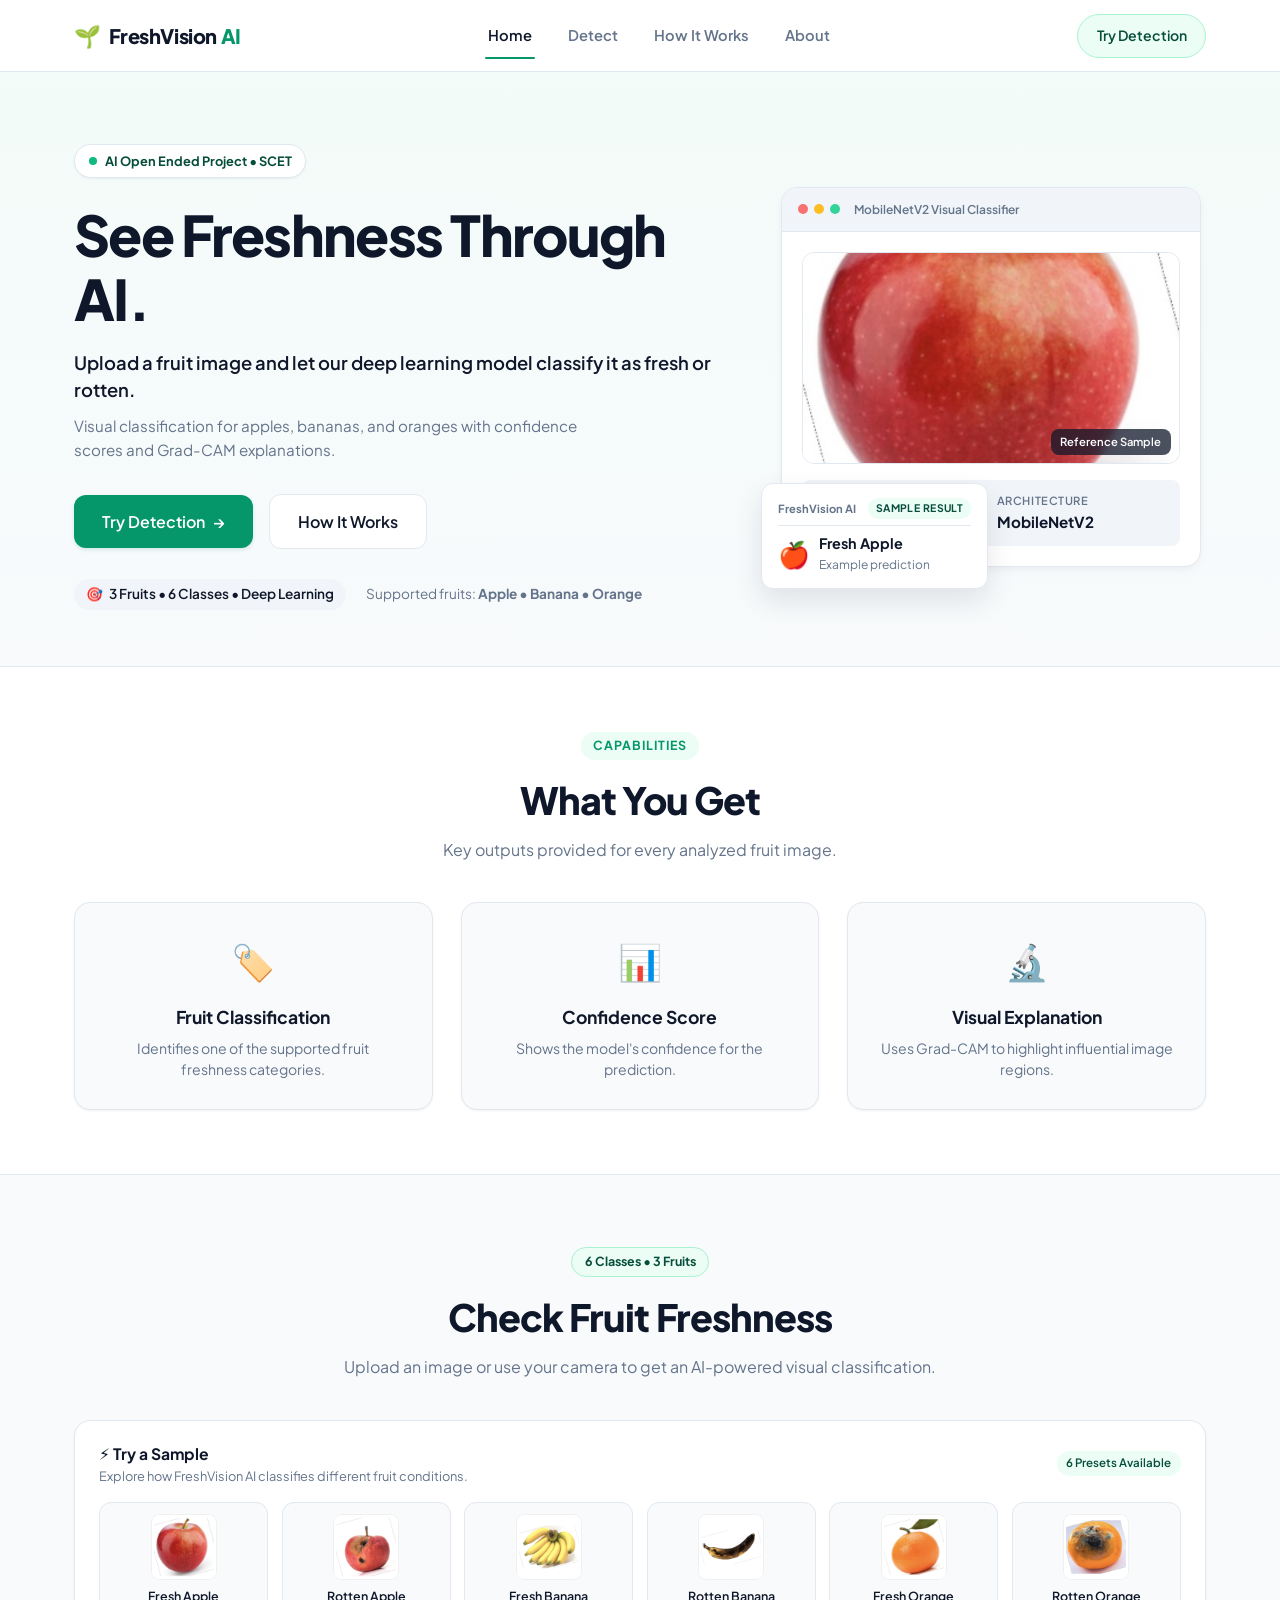
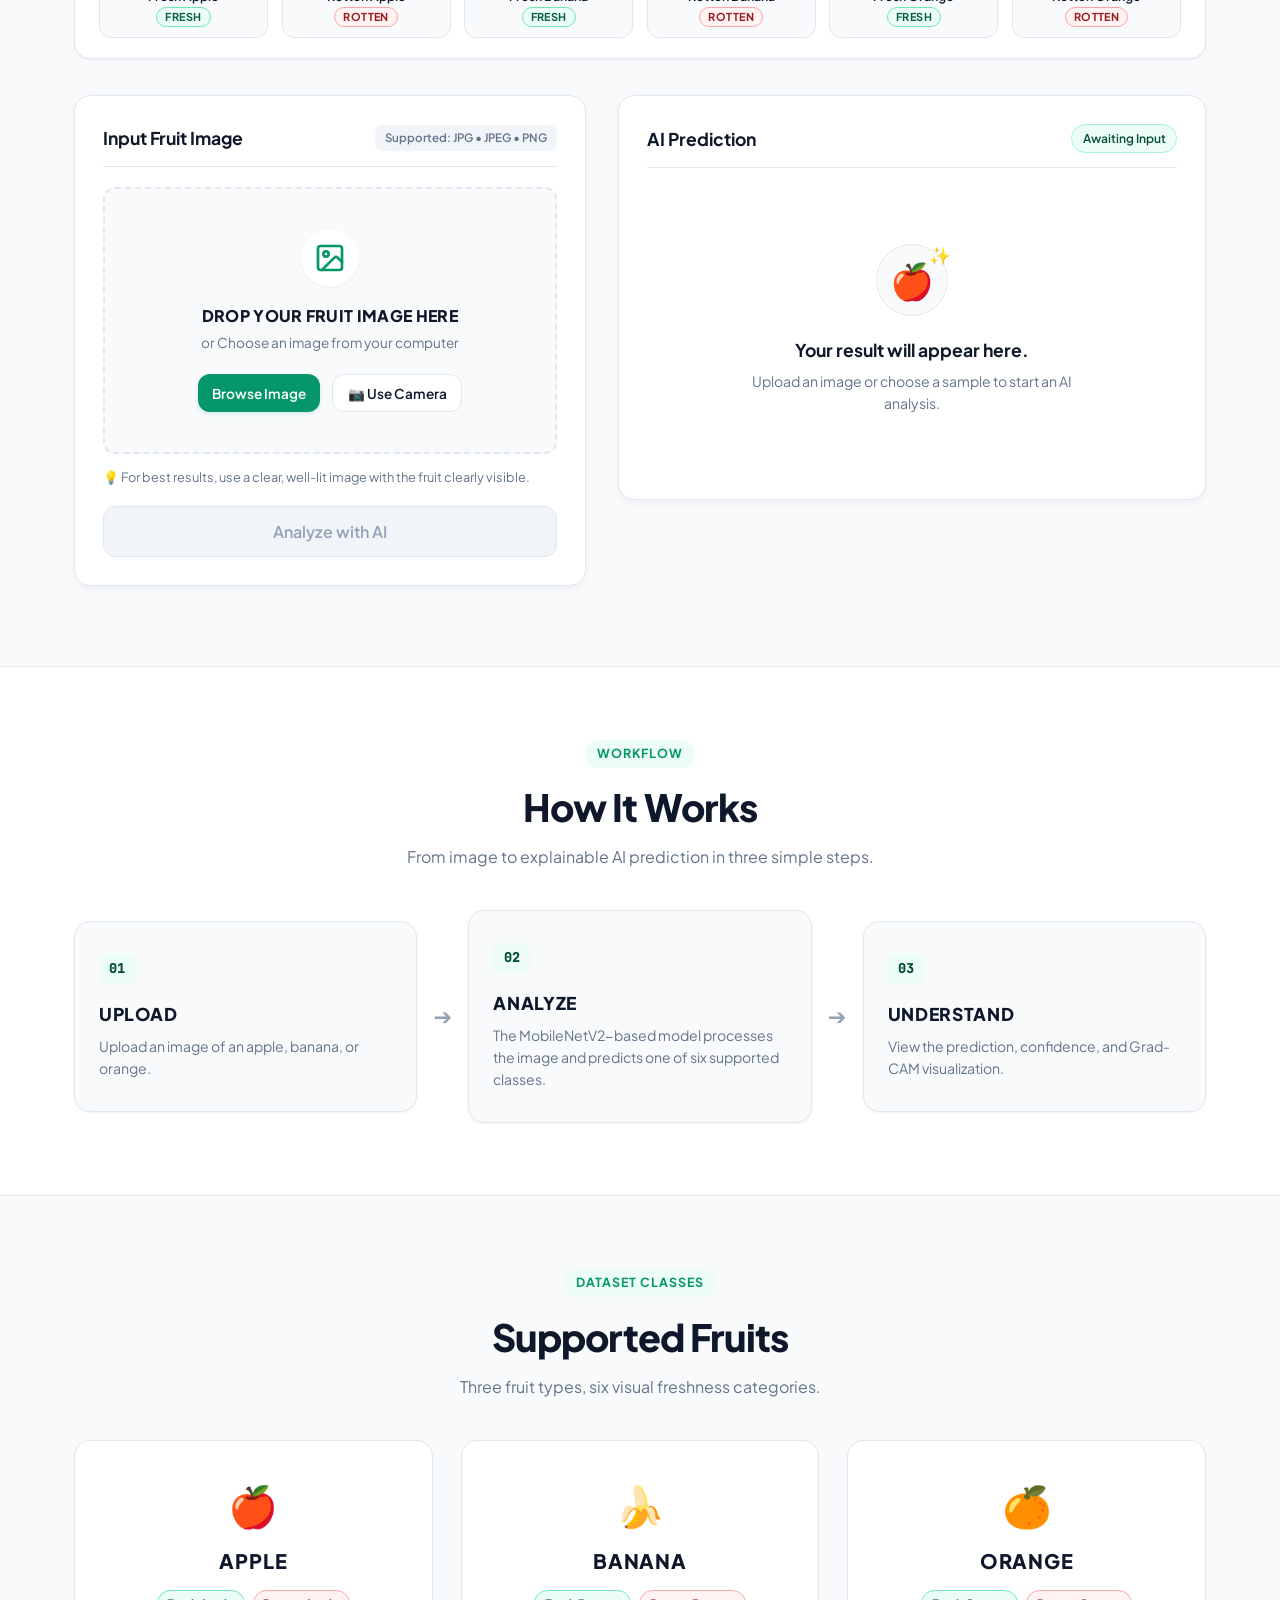
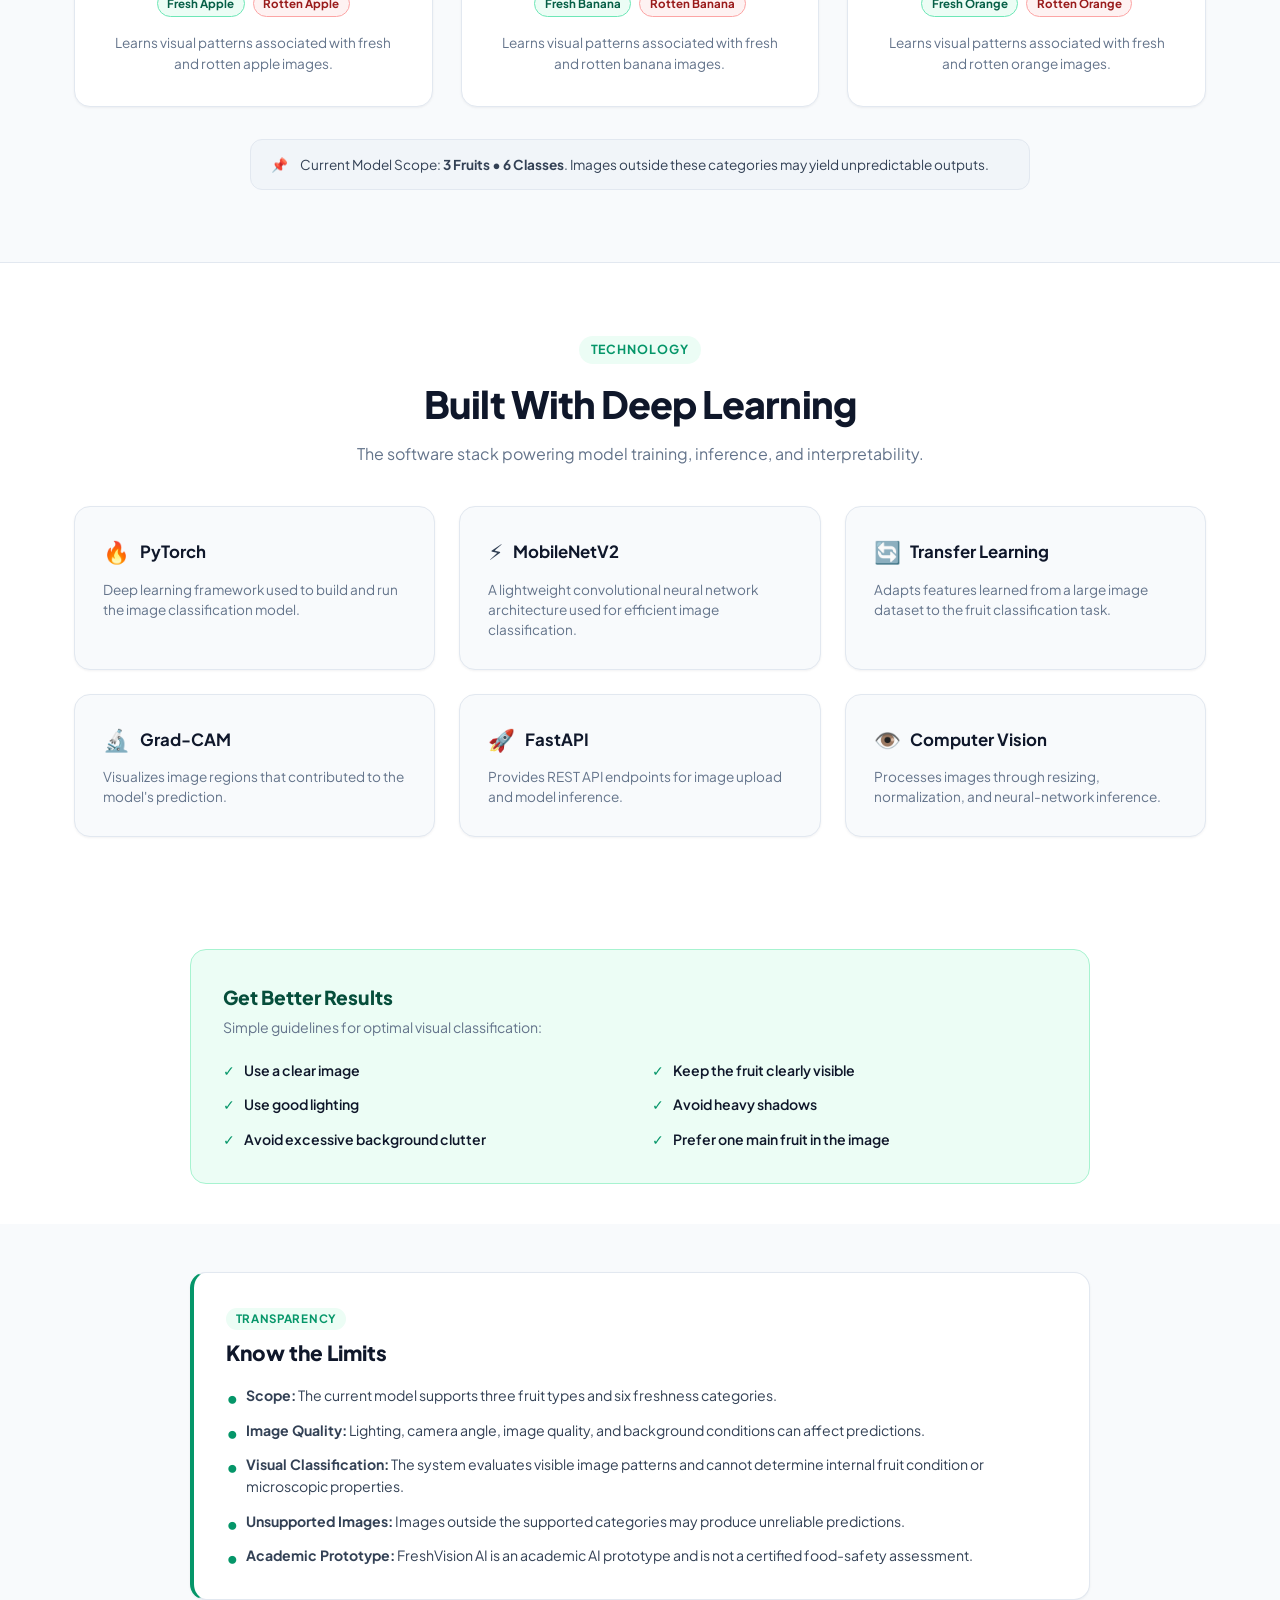
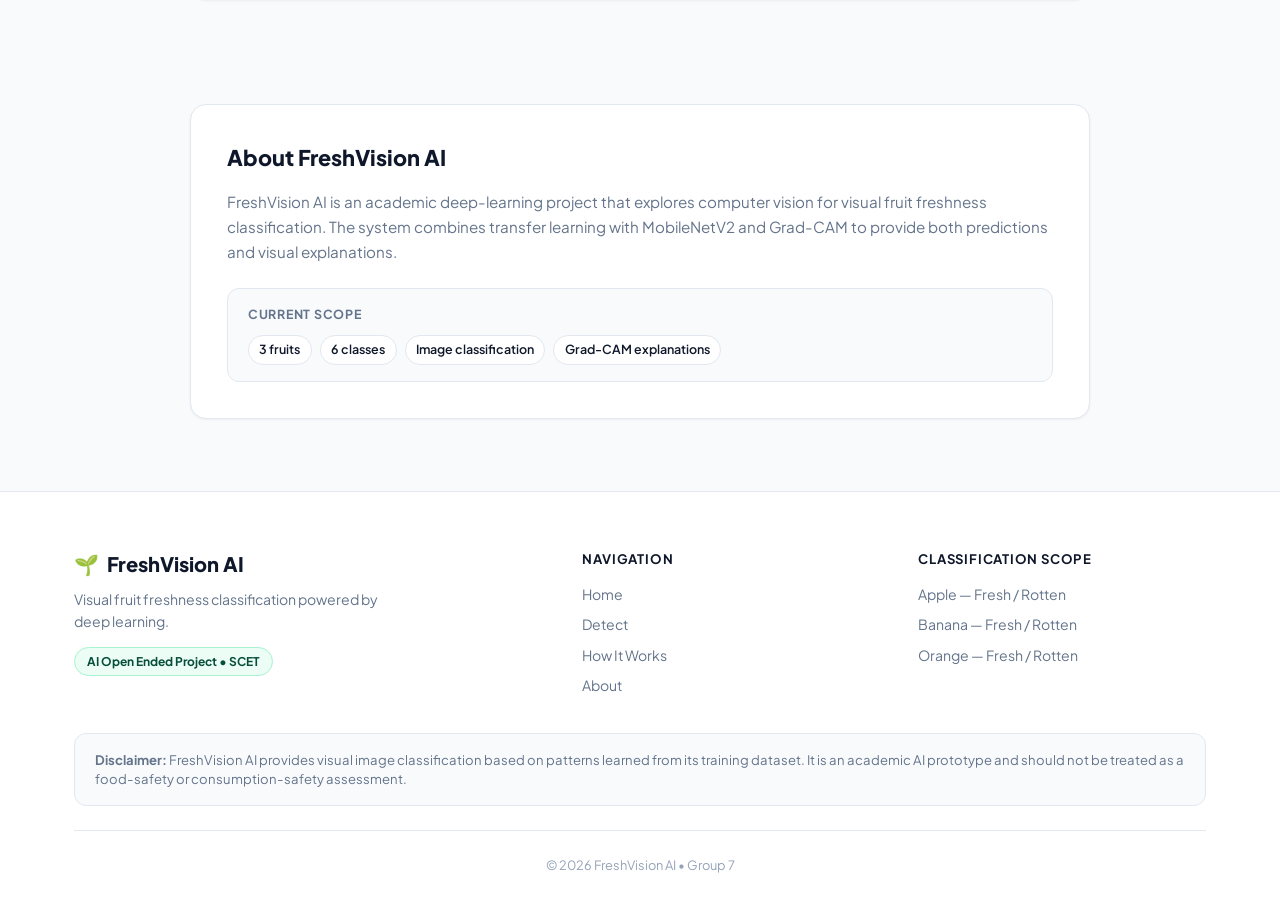
==== commit 46236ce5: "Clean sample images: remove black rotation corner padding, center fruit, and improve thumbnail fitti" ====
--- a/templates/index.html
+++ b/templates/index.html
@@ -5,7 +5,2097 @@
     <meta name="viewport" content="width=device-width, initial-scale=1.0">
     <meta name="description" content="FreshVision AI - AI-Powered Fruit Freshness Detection. An academic deep-learning application visually classifying apples, bananas, and oranges.">
     <title>FreshVision AI | AI-Powered Fruit Freshness Detection</title>
-    <link rel="stylesheet" href="/static/css/style.css">
+    <style id="inlined-freshvision-styles">
+/* ==========================================================================
+   FreshVision AI - Clean, Modern AI SaaS Design System
+   Academic AI Open Ended Project • SCET
+   ========================================================================== */
+
+:root {
+    /* Brand & Sustainability Palette */
+    --brand-deep: #064e3b;        /* Deep Forest Green (Primary) */
+    --brand-primary: #059669;     /* Emerald Green */
+    --brand-accent: #10b981;      /* Fresh Lime Accent */
+    --brand-light: #ecfdf5;       /* Light Emerald Tint */
+    --brand-border: #a7f3d0;      /* Subtle Emerald Border */
+
+    /* Condition Status Colors */
+    --status-fresh-bg: #ecfdf5;
+    --status-fresh-text: #065f46;
+    --status-fresh-border: #6ee7b7;
+
+    --status-rotten-bg: #fef2f2;
+    --status-rotten-text: #991b1b;
+    --status-rotten-border: #fca5a5;
+    --danger-primary: #dc2626;
+
+    /* Neutrals & Surfaces */
+    --bg-body: #f8fafc;           /* Soft clean off-white */
+    --bg-surface: #ffffff;        /* Pure white cards */
+    --bg-subtle: #f1f5f9;         /* Light slate surface */
+    --border-color: #e2e8f0;      /* Hairline border */
+    --border-hover: #cbd5e1;
+    --border-focus: #059669;
+
+    /* Typography Colors */
+    --text-heading: #0f172a;      /* High-contrast slate-900 */
+    --text-body: #334155;         /* Comfortable slate-700 */
+    --text-muted: #64748b;        /* Secondary slate-500 */
+    --text-faint: #94a3b8;
+
+    /* Radius & Spacing */
+    --radius-sm: 8px;
+    --radius-md: 12px;
+    --radius-lg: 16px;
+    --radius-xl: 22px;
+    --radius-full: 9999px;
+
+    /* Elevation Shadows */
+    --shadow-subtle: 0 1px 3px rgba(15, 23, 42, 0.04), 0 1px 2px rgba(15, 23, 42, 0.02);
+    --shadow-card: 0 4px 12px -2px rgba(15, 23, 42, 0.05), 0 2px 6px -1px rgba(15, 23, 42, 0.02);
+    --shadow-hover: 0 14px 28px -4px rgba(15, 23, 42, 0.08), 0 4px 10px -2px rgba(15, 23, 42, 0.03);
+
+    /* Fonts */
+    --font-sans: 'Plus Jakarta Sans', system-ui, -apple-system, BlinkMacSystemFont, 'Segoe UI', Roboto, sans-serif;
+    --font-mono: 'JetBrains Mono', SFMono-Regular, Menlo, Monaco, Consolas, monospace;
+
+    /* Layout Constraints */
+    --container-max: 1180px;
+    --nav-height: 72px;
+}
+
+/* ==========================================================================
+   Base Reset & Typography
+   ========================================================================== */
+
+*, *::before, *::after {
+    box-sizing: border-box;
+    margin: 0;
+    padding: 0;
+}
+
+html {
+    scroll-behavior: smooth;
+    font-size: 16px;
+    -webkit-text-size-adjust: 100%;
+}
+
+body {
+    background-color: var(--bg-body);
+    color: var(--text-body);
+    font-family: var(--font-sans);
+    line-height: 1.6;
+    overflow-x: hidden;
+    min-height: 100vh;
+    display: flex;
+    flex-direction: column;
+}
+
+img, video, canvas {
+    display: block;
+    max-width: 100%;
+    height: auto;
+}
+
+a {
+    color: inherit;
+    text-decoration: none;
+    transition: color 0.2s ease;
+}
+
+button {
+    font-family: inherit;
+    border: none;
+    background: none;
+    cursor: pointer;
+}
+
+ul {
+    list-style: none;
+}
+
+.container {
+    width: 100%;
+    max-width: var(--container-max);
+    margin-left: auto;
+    margin-right: auto;
+    padding-left: 1.5rem;
+    padding-right: 1.5rem;
+}
+
+.text-center {
+    text-align: center;
+}
+
+.font-mono {
+    font-family: var(--font-mono);
+}
+
+.score-green {
+    color: var(--brand-primary);
+}
+
+/* ==========================================================================
+   Navigation Bar (Sticky & Minimalist)
+   ========================================================================== */
+
+.navbar {
+    position: sticky;
+    top: 0;
+    height: var(--nav-height);
+    background-color: rgba(255, 255, 255, 0.94);
+    backdrop-filter: blur(12px);
+    -webkit-backdrop-filter: blur(12px);
+    border-bottom: 1px solid var(--border-color);
+    z-index: 1000;
+    transition: box-shadow 0.2s ease;
+}
+
+.navbar.scrolled {
+    box-shadow: var(--shadow-subtle);
+}
+
+.nav-container {
+    max-width: var(--container-max);
+    margin: 0 auto;
+    height: 100%;
+    padding: 0 1.5rem;
+    display: flex;
+    align-items: center;
+    justify-content: space-between;
+}
+
+.brand {
+    display: flex;
+    align-items: center;
+    gap: 0.55rem;
+    font-weight: 800;
+    font-size: 1.25rem;
+    color: var(--text-heading);
+    letter-spacing: -0.02em;
+}
+
+.brand-icon {
+    font-size: 1.35rem;
+    line-height: 1;
+}
+
+.brand-accent {
+    color: var(--brand-primary);
+}
+
+.nav-menu {
+    display: flex;
+    align-items: center;
+    gap: 1.85rem;
+}
+
+.nav-link {
+    font-size: 0.92rem;
+    font-weight: 600;
+    color: var(--text-muted);
+    padding: 0.5rem 0.2rem;
+    position: relative;
+    transition: color 0.2s ease;
+}
+
+.nav-link:hover {
+    color: var(--brand-primary);
+}
+
+.nav-link.active {
+    color: var(--text-heading);
+}
+
+.nav-link.active::after {
+    content: '';
+    position: absolute;
+    bottom: -4px;
+    left: 0;
+    width: 100%;
+    height: 2px;
+    background-color: var(--brand-primary);
+    border-radius: var(--radius-full);
+}
+
+.nav-actions {
+    display: flex;
+    align-items: center;
+    gap: 1rem;
+}
+
+/* Button Tokens */
+.btn {
+    display: inline-flex;
+    align-items: center;
+    justify-content: center;
+    gap: 0.5rem;
+    font-size: 0.92rem;
+    font-weight: 600;
+    padding: 0.65rem 1.25rem;
+    border-radius: var(--radius-md);
+    transition: all 0.2s cubic-bezier(0.4, 0, 0.2, 1);
+    min-height: 44px; /* Accessible touch target */
+}
+
+.btn:focus-visible {
+    outline: 2px solid var(--border-focus);
+    outline-offset: 2px;
+}
+
+.btn-primary {
+    background-color: var(--brand-primary);
+    color: #ffffff;
+    box-shadow: 0 2px 4px rgba(5, 150, 105, 0.15);
+}
+
+.btn-primary:hover {
+    background-color: var(--brand-deep);
+    transform: translateY(-1px);
+    box-shadow: 0 4px 10px rgba(5, 150, 105, 0.25);
+}
+
+.btn-primary:active {
+    transform: translateY(0);
+}
+
+.btn-secondary {
+    background-color: #ffffff;
+    color: var(--text-heading);
+    border: 1px solid var(--border-color);
+}
+
+.btn-secondary:hover {
+    background-color: var(--bg-subtle);
+    border-color: var(--border-hover);
+    transform: translateY(-1px);
+}
+
+.btn-nav-cta {
+    background-color: var(--brand-light);
+    color: var(--brand-deep);
+    border: 1px solid var(--brand-border);
+    font-size: 0.88rem;
+    padding: 0.5rem 1.15rem;
+    border-radius: var(--radius-full);
+}
+
+.btn-nav-cta:hover {
+    background-color: var(--brand-primary);
+    color: #ffffff;
+    border-color: var(--brand-primary);
+}
+
+.btn-lg {
+    padding: 0.85rem 1.75rem;
+    font-size: 1rem;
+}
+
+.btn-sm {
+    padding: 0.45rem 0.9rem;
+    font-size: 0.85rem;
+    min-height: 38px;
+}
+
+/* Mobile Hamburger Menu */
+.hamburger-btn {
+    display: none;
+    flex-direction: column;
+    justify-content: center;
+    gap: 5px;
+    width: 44px;
+    height: 44px;
+    padding: 9px;
+    border-radius: var(--radius-sm);
+}
+
+.hamburger-bar {
+    width: 22px;
+    height: 2px;
+    background-color: var(--text-heading);
+    border-radius: 2px;
+    transition: transform 0.25s ease, opacity 0.25s ease;
+}
+
+.hamburger-btn.active .hamburger-bar:nth-child(1) {
+    transform: translateY(7px) rotate(45deg);
+}
+
+.hamburger-btn.active .hamburger-bar:nth-child(2) {
+    opacity: 0;
+}
+
+.hamburger-btn.active .hamburger-bar:nth-child(3) {
+    transform: translateY(-7px) rotate(-45deg);
+}
+
+.mobile-drawer {
+    display: none;
+    background-color: #ffffff;
+    border-bottom: 1px solid var(--border-color);
+    padding: 1.5rem;
+    box-shadow: var(--shadow-card);
+}
+
+.mobile-drawer.open {
+    display: block;
+    animation: slideDown 0.2s ease-out;
+}
+
+@keyframes slideDown {
+    from { opacity: 0; transform: translateY(-8px); }
+    to { opacity: 1; transform: translateY(0); }
+}
+
+.mobile-nav {
+    display: flex;
+    flex-direction: column;
+    gap: 1rem;
+}
+
+.mobile-link {
+    font-size: 1.05rem;
+    font-weight: 600;
+    color: var(--text-heading);
+    padding: 0.5rem 0;
+    border-bottom: 1px solid var(--border-color);
+}
+
+.mobile-cta {
+    margin-top: 0.5rem;
+    width: 100%;
+}
+
+/* ==========================================================================
+   Hero Section
+   ========================================================================== */
+
+.hero-section {
+    padding: 4.5rem 0 3.5rem;
+    background: linear-gradient(180deg, rgba(236, 253, 245, 0.45) 0%, rgba(248, 250, 252, 0) 100%);
+}
+
+.hero-container {
+    display: grid;
+    grid-template-columns: 1.2fr 0.8fr;
+    gap: 3.5rem;
+    align-items: center;
+}
+
+.academic-badge {
+    display: inline-flex;
+    align-items: center;
+    gap: 0.5rem;
+    background-color: #ffffff;
+    border: 1px solid var(--border-color);
+    padding: 0.35rem 0.85rem;
+    border-radius: var(--radius-full);
+    font-size: 0.8rem;
+    font-weight: 700;
+    color: var(--brand-deep);
+    box-shadow: var(--shadow-subtle);
+    margin-bottom: 1.5rem;
+}
+
+.badge-dot {
+    width: 8px;
+    height: 8px;
+    border-radius: 50%;
+    background-color: var(--brand-accent);
+}
+
+.hero-title {
+    font-size: clamp(2.3rem, 4.5vw, 3.5rem);
+    font-weight: 800;
+    color: var(--text-heading);
+    line-height: 1.15;
+    letter-spacing: -0.03em;
+    margin-bottom: 1.15rem;
+}
+
+.hero-subtitle {
+    font-size: 1.15rem;
+    color: var(--text-heading);
+    font-weight: 600;
+    line-height: 1.5;
+    margin-bottom: 0.6rem;
+}
+
+.hero-secondary-text {
+    font-size: 0.95rem;
+    color: var(--text-muted);
+    line-height: 1.6;
+    margin-bottom: 2rem;
+    max-width: 540px;
+}
+
+.hero-cta-group {
+    display: flex;
+    flex-wrap: wrap;
+    align-items: center;
+    gap: 1rem;
+    margin-bottom: 1.85rem;
+}
+
+.btn-arrow {
+    transition: transform 0.2s ease;
+}
+
+.btn:hover .btn-arrow {
+    transform: translateX(3px);
+}
+
+.hero-meta-row {
+    display: flex;
+    flex-wrap: wrap;
+    align-items: center;
+    gap: 1.25rem;
+    font-size: 0.85rem;
+    color: var(--text-muted);
+}
+
+.scope-pill {
+    display: inline-flex;
+    align-items: center;
+    gap: 0.4rem;
+    background-color: var(--bg-subtle);
+    padding: 0.3rem 0.75rem;
+    border-radius: var(--radius-full);
+    font-weight: 600;
+    color: var(--text-heading);
+}
+
+/* Hero Visual Showcase */
+.hero-visual-wrapper {
+    position: relative;
+}
+
+.hero-card-stack {
+    position: relative;
+    max-width: 420px;
+    margin: 0 auto;
+}
+
+.hero-showcase-card {
+    background-color: #ffffff;
+    border: 1px solid var(--border-color);
+    border-radius: var(--radius-lg);
+    box-shadow: var(--shadow-card);
+    overflow: hidden;
+    transition: transform 0.3s ease, box-shadow 0.3s ease;
+}
+
+.hero-showcase-card:hover {
+    transform: translateY(-2px);
+    box-shadow: var(--shadow-hover);
+}
+
+.showcase-header {
+    background-color: var(--bg-subtle);
+    padding: 0.75rem 1rem;
+    display: flex;
+    align-items: center;
+    gap: 6px;
+    border-bottom: 1px solid var(--border-color);
+}
+
+.browser-dot {
+    width: 10px;
+    height: 10px;
+    border-radius: 50%;
+}
+.browser-dot.red { background-color: #f87171; }
+.browser-dot.yellow { background-color: #fbbf24; }
+.browser-dot.green { background-color: #34d399; }
+
+.showcase-title {
+    font-size: 0.75rem;
+    font-weight: 600;
+    color: var(--text-muted);
+    margin-left: 8px;
+}
+
+.showcase-body {
+    padding: 1.25rem;
+}
+
+.showcase-fruit-preview {
+    position: relative;
+    border-radius: var(--radius-md);
+    overflow: hidden;
+    background-color: #f8fafc;
+    border: 1px solid var(--border-color);
+}
+
+.showcase-img {
+    width: 100%;
+    height: 210px;
+    object-fit: cover;
+}
+
+.showcase-tag {
+    position: absolute;
+    bottom: 8px;
+    right: 8px;
+    background: rgba(15, 23, 42, 0.75);
+    backdrop-filter: blur(4px);
+    color: #ffffff;
+    font-size: 0.7rem;
+    font-weight: 600;
+    padding: 0.25rem 0.6rem;
+    border-radius: var(--radius-sm);
+}
+
+.showcase-caption {
+    margin-top: 1rem;
+    display: grid;
+    grid-template-columns: 1fr 1fr;
+    gap: 0.75rem;
+    background-color: var(--bg-subtle);
+    padding: 0.75rem 1rem;
+    border-radius: var(--radius-sm);
+}
+
+.caption-label {
+    display: block;
+    font-size: 0.7rem;
+    text-transform: uppercase;
+    letter-spacing: 0.05em;
+    color: var(--text-muted);
+    font-weight: 600;
+}
+
+.caption-val {
+    display: block;
+    font-size: 0.95rem;
+    font-weight: 700;
+    color: var(--text-heading);
+}
+
+/* Floating Sample Card (Hero) */
+.floating-sample-card {
+    position: absolute;
+    bottom: -22px;
+    left: -20px;
+    background: #ffffff;
+    border: 1px solid var(--border-color);
+    border-radius: var(--radius-md);
+    padding: 0.85rem 1rem;
+    box-shadow: 0 12px 28px rgba(15, 23, 42, 0.1);
+    z-index: 2;
+    animation: floatSample 4s ease-in-out infinite;
+    min-width: 200px;
+}
+
+@keyframes floatSample {
+    0%, 100% { transform: translateY(0); }
+    50% { transform: translateY(-5px); }
+}
+
+.floating-header {
+    display: flex;
+    align-items: center;
+    justify-content: space-between;
+    gap: 0.75rem;
+    margin-bottom: 0.4rem;
+    padding-bottom: 0.35rem;
+    border-bottom: 1px solid var(--border-color);
+}
+
+.floating-brand {
+    font-size: 0.7rem;
+    font-weight: 700;
+    color: var(--text-muted);
+}
+
+.floating-badge {
+    font-size: 0.65rem;
+    font-weight: 700;
+    text-transform: uppercase;
+    letter-spacing: 0.04em;
+    background-color: var(--brand-light);
+    color: var(--brand-deep);
+    padding: 0.15rem 0.5rem;
+    border-radius: var(--radius-full);
+}
+
+.floating-body {
+    display: flex;
+    align-items: center;
+    gap: 0.6rem;
+}
+
+.floating-fruit-icon {
+    font-size: 1.6rem;
+    line-height: 1;
+}
+
+.floating-class-name {
+    font-size: 0.9rem;
+    font-weight: 700;
+    color: var(--text-heading);
+}
+
+.floating-note {
+    font-size: 0.75rem;
+    color: var(--text-muted);
+}
+
+/* ==========================================================================
+   Section Headers (Standardized)
+   ========================================================================== */
+
+.section-header {
+    margin-bottom: 2.5rem;
+}
+
+.section-tag {
+    display: inline-block;
+    font-size: 0.78rem;
+    font-weight: 700;
+    text-transform: uppercase;
+    letter-spacing: 0.08em;
+    color: var(--brand-primary);
+    background-color: var(--brand-light);
+    padding: 0.25rem 0.75rem;
+    border-radius: var(--radius-full);
+    margin-bottom: 0.6rem;
+}
+
+.section-badge-pill {
+    display: inline-block;
+    font-size: 0.78rem;
+    font-weight: 700;
+    color: var(--brand-deep);
+    background-color: var(--brand-light);
+    border: 1px solid var(--brand-border);
+    padding: 0.25rem 0.8rem;
+    border-radius: var(--radius-full);
+    margin-bottom: 0.6rem;
+}
+
+.section-title {
+    font-size: clamp(1.75rem, 3.2vw, 2.35rem);
+    font-weight: 800;
+    color: var(--text-heading);
+    letter-spacing: -0.025em;
+    margin-bottom: 0.5rem;
+}
+
+.section-desc {
+    font-size: 1rem;
+    color: var(--text-muted);
+    max-width: 620px;
+    margin-left: auto;
+    margin-right: auto;
+    line-height: 1.55;
+}
+
+/* ==========================================================================
+   What You Get Section
+   ========================================================================== */
+
+.features-summary-section {
+    padding: 4rem 0;
+    background-color: #ffffff;
+    border-top: 1px solid var(--border-color);
+    border-bottom: 1px solid var(--border-color);
+}
+
+.features-grid {
+    display: grid;
+    grid-template-columns: repeat(3, 1fr);
+    gap: 1.75rem;
+}
+
+.feature-card {
+    background-color: var(--bg-body);
+    border: 1px solid var(--border-color);
+    border-radius: var(--radius-lg);
+    padding: 1.85rem;
+    text-align: center;
+    box-shadow: var(--shadow-subtle);
+    transition: transform 0.2s ease, border-color 0.2s ease;
+}
+
+.feature-card:hover {
+    transform: translateY(-2px);
+    border-color: var(--brand-border);
+}
+
+.feature-icon {
+    font-size: 2.2rem;
+    margin-bottom: 0.85rem;
+}
+
+.feature-title {
+    font-size: 1.1rem;
+    font-weight: 700;
+    color: var(--text-heading);
+    margin-bottom: 0.4rem;
+}
+
+.feature-desc {
+    font-size: 0.88rem;
+    color: var(--text-muted);
+    line-height: 1.5;
+}
+
+/* ==========================================================================
+   Detection Workspace Section (Core Feature)
+   ========================================================================== */
+
+.detect-section {
+    padding: 4.5rem 0 5rem;
+    background-color: var(--bg-body);
+}
+
+/* Sample Presets Block */
+.sample-presets-block {
+    background-color: #ffffff;
+    border: 1px solid var(--border-color);
+    border-radius: var(--radius-lg);
+    padding: 1.25rem 1.5rem;
+    margin-bottom: 2.25rem;
+    box-shadow: var(--shadow-subtle);
+}
+
+.presets-header {
+    display: flex;
+    align-items: center;
+    justify-content: space-between;
+    margin-bottom: 1rem;
+}
+
+.presets-title {
+    font-size: 0.98rem;
+    font-weight: 700;
+    color: var(--text-heading);
+}
+
+.presets-subtitle {
+    font-size: 0.8rem;
+    color: var(--text-muted);
+}
+
+.presets-count-badge {
+    font-size: 0.72rem;
+    font-weight: 600;
+    color: var(--brand-deep);
+    background-color: var(--brand-light);
+    padding: 0.2rem 0.6rem;
+    border-radius: var(--radius-full);
+}
+
+.preset-cards-grid {
+    display: grid;
+    grid-template-columns: repeat(6, 1fr);
+    gap: 0.85rem;
+}
+
+.preset-card {
+    background-color: var(--bg-body);
+    border: 1px solid var(--border-color);
+    border-radius: var(--radius-md);
+    padding: 0.65rem;
+    display: flex;
+    flex-direction: column;
+    align-items: center;
+    gap: 0.5rem;
+    transition: all 0.2s ease;
+    text-align: center;
+}
+
+.preset-card:hover {
+    border-color: var(--brand-primary);
+    transform: translateY(-2px);
+    box-shadow: var(--shadow-card);
+}
+
+.preset-card:focus-visible {
+    outline: 2px solid var(--border-focus);
+}
+
+.preset-thumb {
+    width: 66px;
+    height: 66px;
+    border-radius: var(--radius-sm);
+    object-fit: contain;
+    background-color: #ffffff;
+    padding: 3px;
+    box-shadow: inset 0 0 0 1px rgba(0, 0, 0, 0.06);
+}
+
+.preset-meta {
+    display: flex;
+    flex-direction: column;
+    align-items: center;
+    gap: 0.2rem;
+    width: 100%;
+}
+
+.preset-name {
+    font-size: 0.78rem;
+    font-weight: 600;
+    color: var(--text-heading);
+    white-space: nowrap;
+    overflow: hidden;
+    text-overflow: ellipsis;
+    max-width: 100%;
+}
+
+.status-chip {
+    font-size: 0.68rem;
+    font-weight: 700;
+    padding: 0.15rem 0.5rem;
+    border-radius: var(--radius-full);
+    text-transform: uppercase;
+    letter-spacing: 0.04em;
+}
+
+.chip-fresh {
+    background-color: var(--status-fresh-bg);
+    color: var(--status-fresh-text);
+    border: 1px solid var(--status-fresh-border);
+}
+
+.chip-rotten {
+    background-color: var(--status-rotten-bg);
+    color: var(--status-rotten-text);
+    border: 1px solid var(--status-rotten-border);
+}
+
+/* Scanner Layout Grid (2 Columns) */
+.scanner-layout-grid {
+    display: grid;
+    grid-template-columns: 1fr 1.15fr;
+    gap: 2rem;
+    align-items: start;
+}
+
+.workspace-card {
+    background-color: #ffffff;
+    border: 1px solid var(--border-color);
+    border-radius: var(--radius-lg);
+    box-shadow: var(--shadow-card);
+    padding: 1.75rem;
+}
+
+.card-top-bar {
+    display: flex;
+    align-items: center;
+    justify-content: space-between;
+    margin-bottom: 1.25rem;
+    padding-bottom: 0.85rem;
+    border-bottom: 1px solid var(--border-color);
+}
+
+.card-heading {
+    font-size: 1.1rem;
+    font-weight: 700;
+    color: var(--text-heading);
+}
+
+.file-specs-badge {
+    font-size: 0.72rem;
+    font-weight: 600;
+    color: var(--text-muted);
+    background-color: var(--bg-subtle);
+    padding: 0.25rem 0.6rem;
+    border-radius: var(--radius-sm);
+}
+
+.status-indicator-badge {
+    font-size: 0.75rem;
+    font-weight: 600;
+    color: var(--brand-deep);
+    background-color: var(--brand-light);
+    padding: 0.25rem 0.65rem;
+    border-radius: var(--radius-full);
+    border: 1px solid var(--brand-border);
+}
+
+/* Drop Zone */
+.drop-zone {
+    border: 2px dashed var(--border-color);
+    border-radius: var(--radius-md);
+    background-color: var(--bg-body);
+    padding: 2.5rem 1.5rem;
+    text-align: center;
+    cursor: pointer;
+    transition: all 0.2s ease;
+    min-height: 250px;
+    display: flex;
+    align-items: center;
+    justify-content: center;
+    position: relative;
+}
+
+.drop-zone:hover, .drop-zone.dragover {
+    border-color: var(--brand-primary);
+    background-color: var(--brand-light);
+}
+
+.drop-zone:focus-visible {
+    outline: 2px solid var(--border-focus);
+}
+
+.drop-icon-circle {
+    width: 58px;
+    height: 58px;
+    border-radius: 50%;
+    background-color: #ffffff;
+    color: var(--brand-primary);
+    display: flex;
+    align-items: center;
+    justify-content: center;
+    margin: 0 auto 1rem;
+    box-shadow: var(--shadow-subtle);
+}
+
+.drop-title {
+    font-size: 1rem;
+    font-weight: 800;
+    color: var(--text-heading);
+    letter-spacing: 0.02em;
+    margin-bottom: 0.25rem;
+}
+
+.drop-text {
+    font-size: 0.85rem;
+    color: var(--text-muted);
+    margin-bottom: 1.25rem;
+}
+
+.drop-actions {
+    display: flex;
+    justify-content: center;
+    gap: 0.75rem;
+    flex-wrap: wrap;
+}
+
+/* Image Preview Inside Drop Zone */
+.image-preview-box {
+    width: 100%;
+    position: relative;
+    border-radius: var(--radius-md);
+    overflow: hidden;
+}
+
+.image-preview-box img {
+    width: 100%;
+    max-height: 260px;
+    object-fit: contain;
+    border-radius: var(--radius-sm);
+    background-color: #ffffff;
+}
+
+.preview-actions-bar {
+    margin-top: 0.85rem;
+    display: flex;
+    justify-content: center;
+}
+
+.btn-preview-change {
+    background: rgba(15, 23, 42, 0.85);
+    backdrop-filter: blur(4px);
+    color: #ffffff;
+    font-size: 0.8rem;
+    font-weight: 600;
+    padding: 0.4rem 0.9rem;
+    border-radius: var(--radius-full);
+    transition: background-color 0.2s ease;
+}
+
+.btn-preview-change:hover {
+    background: #0f172a;
+}
+
+/* Camera Stream Box */
+.camera-stream-box {
+    margin-top: 1rem;
+    border-radius: var(--radius-md);
+    overflow: hidden;
+    border: 1px solid var(--border-color);
+    background-color: #000000;
+    padding: 0.75rem;
+    text-align: center;
+}
+
+.camera-stream-box video {
+    width: 100%;
+    max-height: 240px;
+    border-radius: var(--radius-sm);
+}
+
+.camera-controls {
+    margin-top: 0.75rem;
+    display: flex;
+    justify-content: center;
+    gap: 0.75rem;
+}
+
+/* Upload Guidance Note */
+.upload-guidance-note {
+    font-size: 0.8rem;
+    color: var(--text-muted);
+    margin-top: 0.85rem;
+    line-height: 1.45;
+}
+
+/* Error Alert Box */
+.alert-box {
+    margin-top: 1rem;
+    padding: 0.85rem 1rem;
+    border-radius: var(--radius-md);
+    display: flex;
+    align-items: flex-start;
+    gap: 0.75rem;
+    font-size: 0.85rem;
+}
+
+.alert-error {
+    background-color: var(--status-rotten-bg);
+    border: 1px solid var(--status-rotten-border);
+    color: var(--status-rotten-text);
+}
+
+.alert-text strong {
+    display: block;
+    margin-bottom: 0.15rem;
+}
+
+/* Analyze Button */
+.btn-analyze {
+    width: 100%;
+    margin-top: 1.25rem;
+    font-size: 1rem;
+    padding: 0.85rem;
+}
+
+.btn-analyze:disabled {
+    background-color: var(--bg-subtle);
+    color: var(--text-faint);
+    cursor: not-allowed;
+    box-shadow: none;
+    border: 1px solid var(--border-color);
+}
+
+.loading-spinner {
+    width: 18px;
+    height: 18px;
+    border: 2px solid rgba(255, 255, 255, 0.35);
+    border-top-color: #ffffff;
+    border-radius: 50%;
+    animation: spin 0.7s linear infinite;
+}
+
+@keyframes spin {
+    to { transform: rotate(360deg); }
+}
+
+/* Empty State */
+.empty-state {
+    text-align: center;
+    padding: 3.5rem 1.5rem;
+}
+
+.empty-icon-wrap {
+    width: 72px;
+    height: 72px;
+    border-radius: 50%;
+    background-color: var(--bg-body);
+    display: inline-flex;
+    align-items: center;
+    justify-content: center;
+    position: relative;
+    border: 1px solid var(--border-color);
+    margin-bottom: 1.25rem;
+}
+
+.empty-icon {
+    font-size: 2.2rem;
+    line-height: 1;
+}
+
+.empty-sparkle {
+    position: absolute;
+    top: -4px;
+    right: -4px;
+    font-size: 1.1rem;
+}
+
+.empty-title {
+    font-size: 1.1rem;
+    font-weight: 700;
+    color: var(--text-heading);
+    margin-bottom: 0.35rem;
+}
+
+.empty-text {
+    font-size: 0.88rem;
+    color: var(--text-muted);
+    max-width: 320px;
+    margin: 0 auto;
+}
+
+/* Analysis Loading State */
+.analysis-loading-state {
+    text-align: center;
+    padding: 3.5rem 1.5rem;
+}
+
+.loading-radar-ring {
+    width: 60px;
+    height: 60px;
+    border-radius: 50%;
+    border: 3px solid var(--brand-light);
+    border-top-color: var(--brand-primary);
+    margin: 0 auto 1.25rem;
+    animation: spin 0.9s linear infinite;
+    display: flex;
+    align-items: center;
+    justify-content: center;
+}
+
+.radar-core {
+    width: 14px;
+    height: 14px;
+    border-radius: 50%;
+    background-color: var(--brand-primary);
+}
+
+.loading-headline {
+    font-size: 1.1rem;
+    font-weight: 700;
+    color: var(--text-heading);
+    margin-bottom: 0.3rem;
+}
+
+.loading-sub {
+    font-size: 0.85rem;
+    color: var(--text-muted);
+}
+
+/* ==========================================================================
+   AI Result Presentation
+   ========================================================================== */
+
+.outcome-banner {
+    display: flex;
+    align-items: center;
+    justify-content: space-between;
+    padding: 1.25rem 1.5rem;
+    border-radius: var(--radius-md);
+    background-color: var(--bg-body);
+    border: 1px solid var(--border-color);
+    margin-bottom: 1.25rem;
+}
+
+.outcome-meta-line {
+    display: flex;
+    align-items: center;
+    gap: 0.5rem;
+    margin-bottom: 0.35rem;
+}
+
+.freshness-pill {
+    display: inline-block;
+    font-size: 0.78rem;
+    font-weight: 800;
+    text-transform: uppercase;
+    letter-spacing: 0.06em;
+    padding: 0.2rem 0.7rem;
+    border-radius: var(--radius-full);
+}
+
+.pill-fresh {
+    background-color: var(--status-fresh-bg);
+    color: var(--status-fresh-text);
+    border: 1px solid var(--status-fresh-border);
+}
+
+.pill-rotten {
+    background-color: var(--status-rotten-bg);
+    color: var(--status-rotten-text);
+    border: 1px solid var(--status-rotten-border);
+}
+
+.fruit-type-chip {
+    font-size: 0.78rem;
+    font-weight: 600;
+    color: var(--text-muted);
+    background-color: #ffffff;
+    padding: 0.2rem 0.55rem;
+    border-radius: var(--radius-full);
+    border: 1px solid var(--border-color);
+}
+
+.outcome-prediction-title {
+    font-size: 1.45rem;
+    font-weight: 800;
+    color: var(--text-heading);
+    letter-spacing: -0.01em;
+}
+
+.outcome-model-tag {
+    font-size: 0.75rem;
+    color: var(--text-muted);
+}
+
+.confidence-circle {
+    display: flex;
+    flex-direction: column;
+    align-items: center;
+    justify-content: center;
+    width: 82px;
+    height: 82px;
+    border-radius: 50%;
+    background-color: #ffffff;
+    border: 3px solid var(--brand-primary);
+    box-shadow: var(--shadow-subtle);
+}
+
+.confidence-circle.rotten-border {
+    border-color: var(--danger-primary);
+}
+
+.confidence-number {
+    font-size: 1.05rem;
+    font-weight: 800;
+    font-family: var(--font-mono);
+    color: var(--text-heading);
+}
+
+.confidence-label {
+    font-size: 0.62rem;
+    text-transform: uppercase;
+    letter-spacing: 0.05em;
+    color: var(--text-muted);
+}
+
+/* Lower Confidence Caution Banner */
+.confidence-caution-banner {
+    background-color: #fffbeb;
+    border: 1px solid #fde68a;
+    color: #92400e;
+    padding: 0.65rem 0.85rem;
+    border-radius: var(--radius-sm);
+    font-size: 0.8rem;
+    display: flex;
+    align-items: center;
+    gap: 0.5rem;
+    margin-bottom: 1.25rem;
+}
+
+/* Details Specification Card */
+.details-spec-card {
+    display: grid;
+    grid-template-columns: repeat(3, 1fr);
+    gap: 0.85rem;
+    background-color: var(--bg-body);
+    border: 1px solid var(--border-color);
+    border-radius: var(--radius-md);
+    padding: 1rem 1.25rem;
+    margin-bottom: 1.5rem;
+}
+
+.spec-item {
+    display: flex;
+    flex-direction: column;
+}
+
+.spec-label {
+    font-size: 0.7rem;
+    text-transform: uppercase;
+    letter-spacing: 0.05em;
+    color: var(--text-muted);
+    font-weight: 600;
+}
+
+.spec-value {
+    font-size: 0.9rem;
+    font-weight: 700;
+    color: var(--text-heading);
+}
+
+/* Grad-CAM Explainable AI Module */
+.gradcam-module {
+    background-color: var(--bg-body);
+    border: 1px solid var(--border-color);
+    border-radius: var(--radius-md);
+    padding: 1.25rem;
+    margin-bottom: 1.5rem;
+}
+
+.gradcam-header {
+    display: flex;
+    align-items: flex-start;
+    justify-content: space-between;
+    gap: 1rem;
+    margin-bottom: 1rem;
+}
+
+.gradcam-title {
+    font-size: 1rem;
+    font-weight: 700;
+    color: var(--text-heading);
+}
+
+.gradcam-desc {
+    font-size: 0.8rem;
+    color: var(--text-muted);
+    max-width: 380px;
+}
+
+.view-switch-toggle {
+    display: inline-flex;
+    background-color: #ffffff;
+    border: 1px solid var(--border-color);
+    border-radius: var(--radius-sm);
+    padding: 2px;
+}
+
+.switch-btn {
+    font-size: 0.72rem;
+    font-weight: 600;
+    color: var(--text-muted);
+    padding: 0.3rem 0.65rem;
+    border-radius: 6px;
+    transition: all 0.2s ease;
+}
+
+.switch-btn.active {
+    background-color: var(--brand-primary);
+    color: #ffffff;
+}
+
+.gradcam-comparison-view {
+    display: grid;
+    grid-template-columns: 1fr 1fr;
+    gap: 1rem;
+}
+
+.gradcam-comparison-view.overlay-mode {
+    grid-template-columns: 1fr;
+}
+
+.gradcam-comparison-view.overlay-mode #frame-original {
+    display: none;
+}
+
+.cam-frame {
+    background-color: #ffffff;
+    border: 1px solid var(--border-color);
+    border-radius: var(--radius-sm);
+    padding: 0.75rem;
+    text-align: center;
+}
+
+.frame-tag {
+    display: inline-block;
+    font-size: 0.72rem;
+    font-weight: 600;
+    color: var(--text-muted);
+    margin-bottom: 0.5rem;
+}
+
+.frame-tag-cam {
+    color: var(--brand-primary);
+    font-weight: 700;
+}
+
+.cam-frame img {
+    width: 100%;
+    max-height: 200px;
+    object-fit: contain;
+    border-radius: var(--radius-sm);
+    background-color: var(--bg-body);
+}
+
+.cam-legend {
+    display: flex;
+    align-items: center;
+    justify-content: center;
+    gap: 0.5rem;
+    font-size: 0.7rem;
+    color: var(--text-muted);
+    margin-top: 0.5rem;
+}
+
+.legend-gradient {
+    width: 70px;
+    height: 8px;
+    border-radius: var(--radius-full);
+    background: linear-gradient(90deg, #1d4ed8, #06b6d4, #10b981, #facc15, #ef4444);
+}
+
+/* Expandable Drawer */
+.gradcam-details-drawer {
+    margin-top: 0.85rem;
+    border-top: 1px dashed var(--border-color);
+    padding-top: 0.75rem;
+}
+
+.drawer-summary {
+    font-size: 0.78rem;
+    font-weight: 600;
+    color: var(--brand-primary);
+    cursor: pointer;
+    user-select: none;
+}
+
+.drawer-summary:hover {
+    color: var(--brand-deep);
+}
+
+.drawer-body {
+    padding-top: 0.5rem;
+    font-size: 0.78rem;
+    color: var(--text-body);
+    line-height: 1.5;
+}
+
+/* Softmax Probability Bars */
+.distribution-block {
+    background-color: var(--bg-body);
+    border: 1px solid var(--border-color);
+    border-radius: var(--radius-md);
+    padding: 1.25rem;
+}
+
+.distribution-title {
+    font-size: 0.88rem;
+    font-weight: 700;
+    color: var(--text-heading);
+    margin-bottom: 0.85rem;
+}
+
+.distribution-bars {
+    display: flex;
+    flex-direction: column;
+    gap: 0.5rem;
+}
+
+.dist-row {
+    display: grid;
+    grid-template-columns: 110px 1fr 48px;
+    align-items: center;
+    gap: 0.75rem;
+    font-size: 0.8rem;
+}
+
+.dist-name {
+    font-weight: 600;
+    color: var(--text-heading);
+    white-space: nowrap;
+}
+
+.dist-bar-track {
+    height: 8px;
+    background-color: #ffffff;
+    border: 1px solid var(--border-color);
+    border-radius: var(--radius-full);
+    overflow: hidden;
+}
+
+.dist-bar-fill {
+    height: 100%;
+    background-color: var(--brand-primary);
+    border-radius: var(--radius-full);
+    transition: width 0.6s cubic-bezier(0.4, 0, 0.2, 1);
+}
+
+.dist-bar-fill.fill-rotten {
+    background-color: var(--danger-primary);
+}
+
+.dist-pct {
+    font-family: var(--font-mono);
+    font-size: 0.78rem;
+    font-weight: 600;
+    color: var(--text-muted);
+    text-align: right;
+}
+
+/* ==========================================================================
+   How It Works Section
+   ========================================================================== */
+
+.how-it-works-section {
+    padding: 4.5rem 0;
+    background-color: #ffffff;
+    border-top: 1px solid var(--border-color);
+    border-bottom: 1px solid var(--border-color);
+}
+
+.steps-flow-grid {
+    display: flex;
+    align-items: center;
+    justify-content: space-between;
+    gap: 1rem;
+}
+
+.step-card {
+    background-color: var(--bg-body);
+    border: 1px solid var(--border-color);
+    border-radius: var(--radius-lg);
+    padding: 2rem 1.5rem;
+    flex: 1;
+    box-shadow: var(--shadow-subtle);
+    transition: transform 0.2s ease;
+}
+
+.step-card:hover {
+    transform: translateY(-2px);
+    border-color: var(--brand-border);
+}
+
+.step-badge {
+    display: inline-block;
+    background-color: var(--brand-light);
+    color: var(--brand-deep);
+    font-family: var(--font-mono);
+    font-size: 0.85rem;
+    font-weight: 800;
+    padding: 0.25rem 0.65rem;
+    border-radius: var(--radius-sm);
+    margin-bottom: 1rem;
+}
+
+.step-title {
+    font-size: 1.1rem;
+    font-weight: 800;
+    color: var(--text-heading);
+    letter-spacing: 0.04em;
+    margin-bottom: 0.5rem;
+}
+
+.step-desc {
+    font-size: 0.88rem;
+    color: var(--text-muted);
+    line-height: 1.55;
+}
+
+.step-connector {
+    color: var(--text-faint);
+    font-size: 1.4rem;
+    user-select: none;
+}
+
+/* ==========================================================================
+   Supported Fruits Section
+   ========================================================================== */
+
+.fruits-scope-section {
+    padding: 4.5rem 0;
+    background-color: var(--bg-body);
+}
+
+.fruits-grid {
+    display: grid;
+    grid-template-columns: repeat(3, 1fr);
+    gap: 1.75rem;
+    margin-bottom: 2rem;
+}
+
+.fruit-card {
+    background-color: #ffffff;
+    border: 1px solid var(--border-color);
+    border-radius: var(--radius-lg);
+    padding: 2rem 1.75rem;
+    text-align: center;
+    box-shadow: var(--shadow-subtle);
+    transition: transform 0.2s ease;
+}
+
+.fruit-card:hover {
+    transform: translateY(-2px);
+    border-color: var(--brand-border);
+}
+
+.fruit-icon {
+    font-size: 2.5rem;
+    margin-bottom: 0.5rem;
+}
+
+.fruit-name {
+    font-size: 1.25rem;
+    font-weight: 800;
+    letter-spacing: 0.04em;
+    color: var(--text-heading);
+    margin-bottom: 0.85rem;
+}
+
+.fruit-classes-pills {
+    display: flex;
+    justify-content: center;
+    gap: 0.5rem;
+    margin-bottom: 1rem;
+}
+
+.category-pill {
+    font-size: 0.72rem;
+    font-weight: 700;
+    padding: 0.2rem 0.6rem;
+    border-radius: var(--radius-full);
+}
+
+.category-pill.fresh {
+    background-color: var(--status-fresh-bg);
+    color: var(--status-fresh-text);
+    border: 1px solid var(--status-fresh-border);
+}
+
+.category-pill.rotten {
+    background-color: var(--status-rotten-bg);
+    color: var(--status-rotten-text);
+    border: 1px solid var(--status-rotten-border);
+}
+
+.fruit-description {
+    font-size: 0.85rem;
+    color: var(--text-muted);
+    line-height: 1.5;
+}
+
+.scope-disclaimer-note {
+    background-color: var(--bg-subtle);
+    border: 1px solid var(--border-color);
+    border-radius: var(--radius-md);
+    padding: 0.85rem 1.25rem;
+    display: flex;
+    align-items: center;
+    gap: 0.75rem;
+    font-size: 0.85rem;
+    color: var(--text-body);
+    max-width: 780px;
+    margin: 0 auto;
+}
+
+/* ==========================================================================
+   Technology Section
+   ========================================================================== */
+
+.tech-section {
+    padding: 4.5rem 0;
+    background-color: #ffffff;
+    border-top: 1px solid var(--border-color);
+}
+
+.tech-grid {
+    display: grid;
+    grid-template-columns: repeat(3, 1fr);
+    gap: 1.5rem;
+}
+
+.tech-card {
+    background-color: var(--bg-body);
+    border: 1px solid var(--border-color);
+    border-radius: var(--radius-lg);
+    padding: 1.75rem;
+    box-shadow: var(--shadow-subtle);
+    transition: transform 0.2s ease, border-color 0.2s ease;
+}
+
+.tech-card:hover {
+    transform: translateY(-2px);
+    border-color: var(--brand-border);
+}
+
+.tech-header {
+    display: flex;
+    align-items: center;
+    gap: 0.6rem;
+    margin-bottom: 0.6rem;
+}
+
+.tech-icon {
+    font-size: 1.35rem;
+}
+
+.tech-title {
+    font-size: 1.05rem;
+    font-weight: 700;
+    color: var(--text-heading);
+}
+
+.tech-desc {
+    font-size: 0.85rem;
+    color: var(--text-muted);
+    line-height: 1.5;
+}
+
+/* ==========================================================================
+   Get Better Results (Tips) Section
+   ========================================================================== */
+
+.tips-section {
+    padding: 2.5rem 0;
+    background-color: #ffffff;
+}
+
+.tips-card {
+    background-color: var(--brand-light);
+    border: 1px solid var(--brand-border);
+    border-radius: var(--radius-lg);
+    padding: 2rem;
+    max-width: 900px;
+    margin: 0 auto;
+}
+
+.tips-title {
+    font-size: 1.2rem;
+    font-weight: 800;
+    color: var(--brand-deep);
+    margin-bottom: 0.25rem;
+}
+
+.tips-subtitle {
+    font-size: 0.88rem;
+    color: var(--text-muted);
+    margin-bottom: 1.25rem;
+}
+
+.tips-list {
+    display: grid;
+    grid-template-columns: repeat(2, 1fr);
+    gap: 0.75rem 1.5rem;
+    font-size: 0.88rem;
+    color: var(--text-heading);
+    font-weight: 600;
+}
+
+.tips-list li {
+    display: flex;
+    align-items: center;
+    gap: 0.6rem;
+}
+
+.check-icon {
+    color: var(--brand-primary);
+    font-weight: 800;
+}
+
+/* ==========================================================================
+   Limitations Section
+   ========================================================================== */
+
+.limits-section {
+    padding: 3rem 0;
+    background-color: var(--bg-body);
+}
+
+.limits-card {
+    background-color: #ffffff;
+    border: 1px solid var(--border-color);
+    border-left: 4px solid var(--brand-primary);
+    border-radius: var(--radius-lg);
+    padding: 2rem;
+    box-shadow: var(--shadow-subtle);
+    max-width: 900px;
+    margin: 0 auto;
+}
+
+.limits-header {
+    margin-bottom: 1rem;
+}
+
+.limits-badge {
+    font-size: 0.72rem;
+    font-weight: 700;
+    text-transform: uppercase;
+    letter-spacing: 0.06em;
+    color: var(--brand-primary);
+    background-color: var(--brand-light);
+    padding: 0.2rem 0.6rem;
+    border-radius: var(--radius-full);
+}
+
+.limits-title {
+    font-size: 1.3rem;
+    font-weight: 800;
+    color: var(--text-heading);
+    margin-top: 0.35rem;
+}
+
+.limits-list {
+    display: flex;
+    flex-direction: column;
+    gap: 0.8rem;
+    font-size: 0.88rem;
+    color: var(--text-body);
+    line-height: 1.55;
+}
+
+.limits-list li {
+    padding-left: 1.25rem;
+    position: relative;
+}
+
+.limits-list li::before {
+    content: '•';
+    color: var(--brand-primary);
+    font-weight: bold;
+    font-size: 1.2rem;
+    position: absolute;
+    left: 0;
+    top: -2px;
+}
+
+/* ==========================================================================
+   About FreshVision AI Section
+   ========================================================================== */
+
+.about-section {
+    padding: 3.5rem 0 4.5rem;
+    background-color: var(--bg-body);
+}
+
+.about-card {
+    background-color: #ffffff;
+    border: 1px solid var(--border-color);
+    border-radius: var(--radius-lg);
+    padding: 2.25rem;
+    box-shadow: var(--shadow-subtle);
+    max-width: 900px;
+    margin: 0 auto;
+}
+
+.about-title {
+    font-size: 1.35rem;
+    font-weight: 800;
+    color: var(--text-heading);
+    margin-bottom: 0.85rem;
+}
+
+.about-text {
+    font-size: 0.95rem;
+    color: var(--text-muted);
+    line-height: 1.65;
+    margin-bottom: 1.5rem;
+}
+
+.about-scope-box {
+    background-color: var(--bg-body);
+    border: 1px solid var(--border-color);
+    border-radius: var(--radius-md);
+    padding: 1rem 1.25rem;
+}
+
+.about-scope-heading {
+    font-size: 0.78rem;
+    font-weight: 700;
+    text-transform: uppercase;
+    letter-spacing: 0.06em;
+    color: var(--text-muted);
+    margin-bottom: 0.6rem;
+}
+
+.scope-tags-row {
+    display: flex;
+    flex-wrap: wrap;
+    gap: 0.5rem;
+}
+
+.scope-tag {
+    background-color: #ffffff;
+    border: 1px solid var(--border-color);
+    padding: 0.25rem 0.65rem;
+    border-radius: var(--radius-full);
+    font-size: 0.78rem;
+    font-weight: 600;
+    color: var(--text-heading);
+}
+
+/* ==========================================================================
+   Footer Component
+   ========================================================================== */
+
+.footer {
+    background-color: #ffffff;
+    border-top: 1px solid var(--border-color);
+    padding: 3.5rem 0 2rem;
+    margin-top: auto;
+}
+
+.footer-top {
+    display: grid;
+    grid-template-columns: 1.6fr 1fr 1fr;
+    gap: 3rem;
+    margin-bottom: 2.25rem;
+}
+
+.footer-brand {
+    display: flex;
+    align-items: center;
+    gap: 0.5rem;
+    font-weight: 800;
+    font-size: 1.25rem;
+    color: var(--text-heading);
+    margin-bottom: 0.5rem;
+}
+
+.footer-tagline {
+    font-size: 0.88rem;
+    color: var(--text-muted);
+    margin-bottom: 0.85rem;
+    max-width: 320px;
+}
+
+.footer-project-badge {
+    display: inline-block;
+    font-size: 0.75rem;
+    font-weight: 700;
+    color: var(--brand-deep);
+    background-color: var(--brand-light);
+    border: 1px solid var(--brand-border);
+    padding: 0.25rem 0.75rem;
+    border-radius: var(--radius-full);
+}
+
+.footer-heading {
+    font-size: 0.82rem;
+    font-weight: 700;
+    color: var(--text-heading);
+    text-transform: uppercase;
+    letter-spacing: 0.06em;
+    margin-bottom: 0.85rem;
+}
+
+.footer-nav {
+    display: flex;
+    flex-direction: column;
+    gap: 0.5rem;
+    font-size: 0.88rem;
+    color: var(--text-muted);
+}
+
+.footer-nav a:hover {
+    color: var(--brand-primary);
+}
+
+.footer-disclaimer-box {
+    background-color: var(--bg-body);
+    border: 1px solid var(--border-color);
+    border-radius: var(--radius-md);
+    padding: 1rem 1.25rem;
+    font-size: 0.82rem;
+    color: var(--text-muted);
+    line-height: 1.5;
+    margin-bottom: 1.5rem;
+}
+
+.footer-bottom {
+    text-align: center;
+    font-size: 0.8rem;
+    color: var(--text-faint);
+    padding-top: 1.5rem;
+    border-top: 1px solid var(--border-color);
+}
+
+/* ==========================================================================
+   Responsive Breakpoints
+   ========================================================================== */
+
+@media (max-width: 1024px) {
+    .preset-cards-grid {
+        grid-template-columns: repeat(3, 1fr);
+    }
+    .hero-container {
+        gap: 2rem;
+    }
+    .tech-grid, .features-grid, .fruits-grid {
+        grid-template-columns: repeat(2, 1fr);
+    }
+    .steps-flow-grid {
+        flex-direction: column;
+    }
+    .step-connector {
+        transform: rotate(90deg);
+        margin: 0.25rem 0;
+    }
+}
+
+@media (max-width: 860px) {
+    .nav-menu, .btn-nav-cta {
+        display: none;
+    }
+    .hamburger-btn {
+        display: flex;
+    }
+    .hero-container {
+        grid-template-columns: 1fr;
+        text-align: center;
+        gap: 2.5rem;
+    }
+    .hero-subtitle, .hero-secondary-text {
+        margin-left: auto;
+        margin-right: auto;
+    }
+    .hero-cta-group, .hero-meta-row {
+        justify-content: center;
+    }
+    .floating-sample-card {
+        left: 10px;
+        bottom: -15px;
+    }
+    .scanner-layout-grid {
+        grid-template-columns: 1fr;
+    }
+    .footer-top {
+        grid-template-columns: 1fr;
+        gap: 2rem;
+    }
+    .details-spec-card {
+        grid-template-columns: repeat(2, 1fr);
+    }
+}
+
+@media (max-width: 640px) {
+    .preset-cards-grid {
+        grid-template-columns: repeat(2, 1fr);
+    }
+    .tech-grid, .features-grid, .fruits-grid, .tips-list {
+        grid-template-columns: 1fr;
+    }
+    .gradcam-comparison-view {
+        grid-template-columns: 1fr;
+    }
+    .outcome-banner {
+        flex-direction: column;
+        align-items: flex-start;
+        gap: 1rem;
+    }
+    .confidence-circle {
+        align-self: center;
+    }
+    .drop-actions {
+        flex-direction: column;
+        width: 100%;
+    }
+    .drop-actions .btn {
+        width: 100%;
+    }
+}
+
+/* ==========================================================================
+   Reduced Motion
+   ========================================================================== */
+
+@media (prefers-reduced-motion: reduce) {
+    *, *::before, *::after {
+        animation-duration: 0.01ms !important;
+        animation-iteration-count: 1 !important;
+        transition-duration: 0.01ms !important;
+        scroll-behavior: auto !important;
+    }
+    .floating-sample-card {
+        animation: none;
+    }
+}
+
+</style>
     <link rel="preconnect" href="https://fonts.googleapis.com">
     <link rel="preconnect" href="https://fonts.gstatic.com" crossorigin>
     <link href="https://fonts.googleapis.com/css2?family=Plus+Jakarta+Sans:wght@400;500;600;700;800&family=JetBrains+Mono:wght@400;500;600&display=swap" rel="stylesheet">
@@ -717,6 +2807,558 @@
         </div>
     </footer>
 
-    <script src="/static/js/app.js"></script>
+    <script id="inlined-freshvision-scripts">
+/**
+ * FreshVision AI - Frontend Controller & UX Interactions
+ * AI-Powered Fruit Freshness Detection
+ * Academic AI Open Ended Project • SCET
+ */
+
+// Application State
+let stagedImageFile = null;
+let cachedOriginalB64 = null;
+let cachedGradCamB64 = null;
+let activeCameraStream = null;
+
+document.addEventListener("DOMContentLoaded", () => {
+    initStickyNavbar();
+    initMobileNavigation();
+    initScrollSpy();
+    initDragAndDropHandlers();
+});
+
+/* ==========================================================================
+   Navigation & Scroll Interactions
+   ========================================================================== */
+
+function initStickyNavbar() {
+    const navbar = document.getElementById("navbar");
+    if (!navbar) return;
+
+    window.addEventListener("scroll", () => {
+        if (window.scrollY > 15) {
+            navbar.classList.add("scrolled");
+        } else {
+            navbar.classList.remove("scrolled");
+        }
+    }, { passive: true });
+}
+
+function initMobileNavigation() {
+    const hamburgerBtn = document.getElementById("hamburger-btn");
+    const mobileDrawer = document.getElementById("mobile-drawer");
+    const mobileLinks = document.querySelectorAll(".mobile-link");
+
+    if (!hamburgerBtn || !mobileDrawer) return;
+
+    function toggleDrawer(forceClose = false) {
+        const isOpen = mobileDrawer.classList.contains("open");
+        if (isOpen || forceClose) {
+            mobileDrawer.classList.remove("open");
+            hamburgerBtn.classList.remove("active");
+            hamburgerBtn.setAttribute("aria-expanded", "false");
+            mobileDrawer.setAttribute("aria-hidden", "true");
+        } else {
+            mobileDrawer.classList.add("open");
+            hamburgerBtn.classList.add("active");
+            hamburgerBtn.setAttribute("aria-expanded", "true");
+            mobileDrawer.setAttribute("aria-hidden", "false");
+        }
+    }
+
+    hamburgerBtn.addEventListener("click", () => toggleDrawer());
+
+    mobileLinks.forEach(link => {
+        link.addEventListener("click", () => toggleDrawer(true));
+    });
+
+    // Close on outside click
+    document.addEventListener("click", (e) => {
+        if (!mobileDrawer.contains(e.target) && !hamburgerBtn.contains(e.target)) {
+            if (mobileDrawer.classList.contains("open")) {
+                toggleDrawer(true);
+            }
+        }
+    });
+}
+
+function initScrollSpy() {
+    const sections = document.querySelectorAll("section[id]");
+    const navLinks = document.querySelectorAll(".nav-link");
+
+    if (!sections.length || !navLinks.length) return;
+
+    window.addEventListener("scroll", () => {
+        let currentSectionId = "";
+        const scrollPosition = window.scrollY + 120;
+
+        sections.forEach(section => {
+            const sectionTop = section.offsetTop;
+            const sectionHeight = section.offsetHeight;
+            if (scrollPosition >= sectionTop && scrollPosition < sectionTop + sectionHeight) {
+                currentSectionId = section.getAttribute("id");
+            }
+        });
+
+        navLinks.forEach(link => {
+            link.classList.remove("active");
+            if (link.getAttribute("href") === `#${currentSectionId}`) {
+                link.classList.add("active");
+            }
+        });
+    }, { passive: true });
+}
+
+/* ==========================================================================
+   Drag & Drop and File Selection
+   ========================================================================== */
+
+function initDragAndDropHandlers() {
+    const dropZone = document.getElementById("drop-zone");
+    const fileInput = document.getElementById("file-input");
+    const dropTitle = document.getElementById("drop-title");
+
+    if (!dropZone || !fileInput) return;
+
+    const originalTitle = "DROP YOUR FRUIT IMAGE HERE";
+    const dragOverTitle = "Drop image to analyze";
+
+    ['dragenter', 'dragover'].forEach(eventName => {
+        dropZone.addEventListener(eventName, (e) => {
+            e.preventDefault();
+            e.stopPropagation();
+            dropZone.classList.add("dragover");
+            if (dropTitle) dropTitle.textContent = dragOverTitle;
+        }, false);
+    });
+
+    ['dragleave', 'drop'].forEach(eventName => {
+        dropZone.addEventListener(eventName, (e) => {
+            e.preventDefault();
+            e.stopPropagation();
+            dropZone.classList.remove("dragover");
+            if (dropTitle) dropTitle.textContent = originalTitle;
+        }, false);
+    });
+
+    dropZone.addEventListener("drop", (e) => {
+        const dt = e.dataTransfer;
+        if (dt && dt.files && dt.files.length > 0) {
+            handleSelectedFile(dt.files[0]);
+        }
+    });
+
+    fileInput.addEventListener("change", (e) => {
+        if (e.target.files && e.target.files.length > 0) {
+            handleSelectedFile(e.target.files[0]);
+        }
+    });
+
+    // Accessible keyboard support for file selection
+    dropZone.addEventListener("keydown", (e) => {
+        if (e.key === "Enter" || e.key === " ") {
+            e.preventDefault();
+            fileInput.click();
+        }
+    });
+}
+
+function handleSelectedFile(file) {
+    hideAlertBanner();
+
+    const allowedMimeTypes = ["image/jpeg", "image/png", "image/webp"];
+    if (!allowedMimeTypes.includes(file.type)) {
+        showAlertBanner(
+            "Couldn't read this image.",
+            "Please choose a valid JPG, JPEG, or PNG image."
+        );
+        return;
+    }
+
+    stagedImageFile = file;
+
+    const fileReader = new FileReader();
+    fileReader.onload = (e) => {
+        displayImagePreview(e.target.result);
+    };
+    fileReader.readAsDataURL(file);
+}
+
+function displayImagePreview(dataUrl) {
+    const dropPrompt = document.getElementById("drop-prompt");
+    const previewBox = document.getElementById("image-preview-box");
+    const previewImg = document.getElementById("selected-image-preview");
+    const analyzeBtn = document.getElementById("btn-analyze");
+
+    if (dropPrompt) dropPrompt.style.display = "none";
+    closeCameraStream();
+
+    if (previewImg) previewImg.src = dataUrl;
+    if (previewBox) previewBox.style.display = "block";
+
+    if (analyzeBtn) {
+        analyzeBtn.disabled = false;
+        analyzeBtn.focus();
+    }
+}
+
+function resetUploadState() {
+    stagedImageFile = null;
+    cachedOriginalB64 = null;
+    cachedGradCamB64 = null;
+
+    const fileInput = document.getElementById("file-input");
+    if (fileInput) fileInput.value = "";
+
+    const previewBox = document.getElementById("image-preview-box");
+    if (previewBox) previewBox.style.display = "none";
+
+    const dropPrompt = document.getElementById("drop-prompt");
+    if (dropPrompt) dropPrompt.style.display = "block";
+
+    const analyzeBtn = document.getElementById("btn-analyze");
+    if (analyzeBtn) analyzeBtn.disabled = true;
+
+    hideAlertBanner();
+    closeCameraStream();
+
+    // Reset results to empty state
+    const emptyState = document.getElementById("empty-state");
+    const resultsContent = document.getElementById("result-details-content");
+    const loadingState = document.getElementById("analysis-loading-state");
+    const statusBadge = document.getElementById("status-indicator-badge");
+
+    if (emptyState) emptyState.style.display = "block";
+    if (resultsContent) resultsContent.style.display = "none";
+    if (loadingState) loadingState.style.display = "none";
+    if (statusBadge) {
+        statusBadge.textContent = "Awaiting Input";
+    }
+}
+
+function showAlertBanner(title, message) {
+    const alertBox = document.getElementById("upload-alert");
+    const alertTitle = document.getElementById("alert-title");
+    const alertDesc = document.getElementById("alert-desc");
+
+    if (!alertBox || !alertTitle || !alertDesc) return;
+
+    alertTitle.textContent = title;
+    alertDesc.textContent = message;
+    alertBox.style.display = "flex";
+}
+
+function hideAlertBanner() {
+    const alertBox = document.getElementById("upload-alert");
+    if (alertBox) alertBox.style.display = "none";
+}
+
+/* ==========================================================================
+   Live Camera Stream & Snapshot Module
+   ========================================================================== */
+
+async function openCameraStream() {
+    const cameraBox = document.getElementById("camera-stream-box");
+    const video = document.getElementById("webcam-video");
+    const dropPrompt = document.getElementById("drop-prompt");
+    const previewBox = document.getElementById("image-preview-box");
+
+    if (!cameraBox || !video) return;
+
+    if (dropPrompt) dropPrompt.style.display = "none";
+    if (previewBox) previewBox.style.display = "none";
+    hideAlertBanner();
+
+    try {
+        activeCameraStream = await navigator.mediaDevices.getUserMedia({
+            video: {
+                facingMode: "environment",
+                width: { ideal: 640 },
+                height: { ideal: 480 }
+            }
+        });
+        video.srcObject = activeCameraStream;
+        cameraBox.style.display = "block";
+    } catch (err) {
+        showAlertBanner(
+            "Camera unavailable",
+            "Please check camera permissions in your browser or select an image from files."
+        );
+        if (dropPrompt) dropPrompt.style.display = "block";
+    }
+}
+
+function closeCameraStream() {
+    if (activeCameraStream) {
+        activeCameraStream.getTracks().forEach(track => track.stop());
+        activeCameraStream = null;
+    }
+    const cameraBox = document.getElementById("camera-stream-box");
+    if (cameraBox) cameraBox.style.display = "none";
+}
+
+function captureCameraSnapshot() {
+    const video = document.getElementById("webcam-video");
+    const canvas = document.getElementById("snapshot-canvas");
+
+    if (!video || !canvas) return;
+
+    canvas.width = video.videoWidth || 640;
+    canvas.height = video.videoHeight || 480;
+    const ctx = canvas.getContext("2d");
+    ctx.drawImage(video, 0, 0, canvas.width, canvas.height);
+
+    canvas.toBlob((blob) => {
+        if (!blob) return;
+        stagedImageFile = new File([blob], "camera_snapshot.jpg", { type: "image/jpeg" });
+        displayImagePreview(canvas.toDataURL("image/jpeg"));
+        closeCameraStream();
+    }, "image/jpeg", 0.95);
+}
+
+/* ==========================================================================
+   Sample Presets Live Testing
+   ========================================================================== */
+
+async function loadSamplePreset(presetKey) {
+    hideAlertBanner();
+    closeCameraStream();
+
+    const emptyState = document.getElementById("empty-state");
+    const resultsContent = document.getElementById("result-details-content");
+    const loadingState = document.getElementById("analysis-loading-state");
+    const statusBadge = document.getElementById("status-indicator-badge");
+
+    if (emptyState) emptyState.style.display = "none";
+    if (resultsContent) resultsContent.style.display = "none";
+    if (loadingState) loadingState.style.display = "block";
+    if (statusBadge) statusBadge.textContent = "Loading Sample...";
+
+    try {
+        const response = await fetch(`/api/sample/${presetKey}`);
+        if (!response.ok) {
+            throw new Error(`Failed to load preset (${response.status})`);
+        }
+
+        const data = await response.json();
+
+        // Update preview in left workspace card
+        displayImagePreview(`data:image/jpeg;base64,${data.original_b64}`);
+
+        // Present real result
+        renderPredictionResults(data, "0.035s (Sample)");
+    } catch (err) {
+        if (loadingState) loadingState.style.display = "none";
+        if (emptyState) emptyState.style.display = "block";
+        showAlertBanner(
+            "AI service is temporarily unavailable.",
+            "Please try again in a moment."
+        );
+        if (statusBadge) statusBadge.textContent = "Error";
+    }
+}
+
+/* ==========================================================================
+   Execute Image Analysis (Real API Integration)
+   ========================================================================== */
+
+async function executeImageAnalysis() {
+    if (!stagedImageFile) return;
+
+    const analyzeBtn = document.getElementById("btn-analyze");
+    const spinner = document.getElementById("analyze-spinner");
+    const btnText = document.getElementById("btn-analyze-text");
+    const emptyState = document.getElementById("empty-state");
+    const resultsContent = document.getElementById("result-details-content");
+    const loadingState = document.getElementById("analysis-loading-state");
+    const statusBadge = document.getElementById("status-indicator-badge");
+
+    // UI state while analyzing
+    if (analyzeBtn) analyzeBtn.disabled = true;
+    if (spinner) spinner.style.display = "inline-block";
+    if (btnText) btnText.textContent = "Analyzing image...";
+    if (emptyState) emptyState.style.display = "none";
+    if (resultsContent) resultsContent.style.display = "none";
+    if (loadingState) loadingState.style.display = "block";
+    if (statusBadge) statusBadge.textContent = "Processing...";
+
+    const startTime = performance.now();
+    const formData = new FormData();
+    formData.append("file", stagedImageFile);
+
+    try {
+        const response = await fetch("/api/predict", {
+            method: "POST",
+            body: formData
+        });
+
+        if (!response.ok) {
+            let errorMsg = "Unable to classify this image.";
+            try {
+                const errData = await response.json();
+                errorMsg = errData.detail || errorMsg;
+            } catch (_) {}
+            throw new Error(errorMsg);
+        }
+
+        const data = await response.json();
+        const durationSec = ((performance.now() - startTime) / 1000).toFixed(3);
+        renderPredictionResults(data, `${durationSec}s`);
+    } catch (err) {
+        if (loadingState) loadingState.style.display = "none";
+        if (emptyState) emptyState.style.display = "block";
+        showAlertBanner(
+            "Unable to classify this image.",
+            "Try a clearer image of an apple, banana, or orange."
+        );
+        if (statusBadge) statusBadge.textContent = "Error";
+    } finally {
+        if (analyzeBtn) analyzeBtn.disabled = false;
+        if (spinner) spinner.style.display = "none";
+        if (btnText) btnText.textContent = "Analyze with AI";
+    }
+}
+
+/* ==========================================================================
+   Render Real Backend Results into UI
+   ========================================================================== */
+
+function renderPredictionResults(data, durationText) {
+    const loadingState = document.getElementById("analysis-loading-state");
+    const emptyState = document.getElementById("empty-state");
+    const resultsContent = document.getElementById("result-details-content");
+    const statusBadge = document.getElementById("status-indicator-badge");
+
+    if (loadingState) loadingState.style.display = "none";
+    if (emptyState) emptyState.style.display = "none";
+    if (resultsContent) resultsContent.style.display = "block";
+
+    if (statusBadge) {
+        statusBadge.textContent = `Inference: ${durationText}`;
+    }
+
+    // Cache base64 images for Grad-CAM toggling
+    cachedOriginalB64 = data.original_b64;
+    cachedGradCamB64 = data.gradcam_b64;
+
+    const isFresh = data.prediction === "FRESH";
+
+    // Outcome Banner Elements
+    const freshnessPill = document.getElementById("result-freshness-pill");
+    const fruitTypeChip = document.getElementById("result-fruit-type");
+    const fullLabel = document.getElementById("result-full-label");
+    const confidenceVal = document.getElementById("result-confidence-val");
+    const confidenceCircle = document.getElementById("confidence-circle");
+
+    if (freshnessPill) {
+        freshnessPill.textContent = isFresh ? "Fresh" : "Rotten";
+        freshnessPill.className = isFresh ? "freshness-pill pill-fresh" : "freshness-pill pill-rotten";
+    }
+
+    if (fruitTypeChip) {
+        fruitTypeChip.textContent = data.fruit_type || "Fruit";
+    }
+
+    if (fullLabel) {
+        fullLabel.textContent = data.full_label;
+    }
+
+    // Confidence Number from Backend
+    const confScore = parseFloat(data.confidence_pct);
+    if (confidenceVal) {
+        confidenceVal.textContent = `${confScore.toFixed(1)}%`;
+    }
+
+    if (confidenceCircle) {
+        if (isFresh) {
+            confidenceCircle.classList.remove("rotten-border");
+        } else {
+            confidenceCircle.classList.add("rotten-border");
+        }
+    }
+
+    // Lower confidence caution banner (under 75%)
+    const cautionBanner = document.getElementById("confidence-caution-banner");
+    if (cautionBanner) {
+        cautionBanner.style.display = confScore < 75.0 ? "flex" : "none";
+    }
+
+    // Details Spec Card Elements
+    const detailPred = document.getElementById("detail-prediction");
+    const detailFruit = document.getElementById("detail-fruit");
+    const detailCondition = document.getElementById("detail-condition");
+    const detailConf = document.getElementById("detail-confidence");
+
+    if (detailPred) detailPred.textContent = data.full_label;
+    if (detailFruit) detailFruit.textContent = data.fruit_type;
+    if (detailCondition) detailCondition.textContent = isFresh ? "Fresh" : "Rotten";
+    if (detailConf) detailConf.textContent = `${confScore.toFixed(1)}%`;
+
+    // Grad-CAM Visual Views
+    const originalViewImg = document.getElementById("view-original-img");
+    const gradcamViewImg = document.getElementById("view-gradcam-img");
+
+    if (originalViewImg && cachedOriginalB64) {
+        originalViewImg.src = `data:image/jpeg;base64,${cachedOriginalB64}`;
+    }
+    if (gradcamViewImg && cachedGradCamB64) {
+        gradcamViewImg.src = `data:image/jpeg;base64,${cachedGradCamB64}`;
+    }
+
+    // Reset layout toggle to Side by Side
+    setGradCamLayout('side');
+
+    // 6-Class Probability Bars Breakdown
+    const distContainer = document.getElementById("distribution-bars");
+    if (distContainer && Array.isArray(data.scores)) {
+        distContainer.innerHTML = "";
+        data.scores.forEach(item => {
+            const isItemRotten = item.class_name.toLowerCase().includes("rotten");
+            const row = document.createElement("div");
+            row.className = "dist-row";
+            row.innerHTML = `
+                <span class="dist-name">${item.class_name}</span>
+                <div class="dist-bar-track">
+                    <div class="dist-bar-fill ${isItemRotten ? 'fill-rotten' : ''}" style="width: ${item.score}%;"></div>
+                </div>
+                <span class="dist-pct">${item.score}%</span>
+            `;
+            distContainer.appendChild(row);
+        });
+    }
+
+    // Smooth scroll to results on smaller screens
+    if (window.innerWidth < 860 && resultsContent) {
+        resultsContent.scrollIntoView({ behavior: "smooth", block: "start" });
+    }
+}
+
+/* ==========================================================================
+   Grad-CAM Display Layout Toggle
+   ========================================================================== */
+
+function setGradCamLayout(mode) {
+    const container = document.getElementById("gradcam-view-container");
+    const btnSide = document.getElementById("btn-view-side");
+    const btnOverlay = document.getElementById("btn-view-overlay");
+
+    if (!container || !btnSide || !btnOverlay) return;
+
+    if (mode === "overlay") {
+        container.classList.add("overlay-mode");
+        btnOverlay.classList.add("active");
+        btnOverlay.setAttribute("aria-selected", "true");
+        btnSide.classList.remove("active");
+        btnSide.setAttribute("aria-selected", "false");
+    } else {
+        container.classList.remove("overlay-mode");
+        btnSide.classList.add("active");
+        btnSide.setAttribute("aria-selected", "true");
+        btnOverlay.classList.remove("active");
+        btnOverlay.setAttribute("aria-selected", "false");
+    }
+}
+
+</script>
 </body>
 </html>
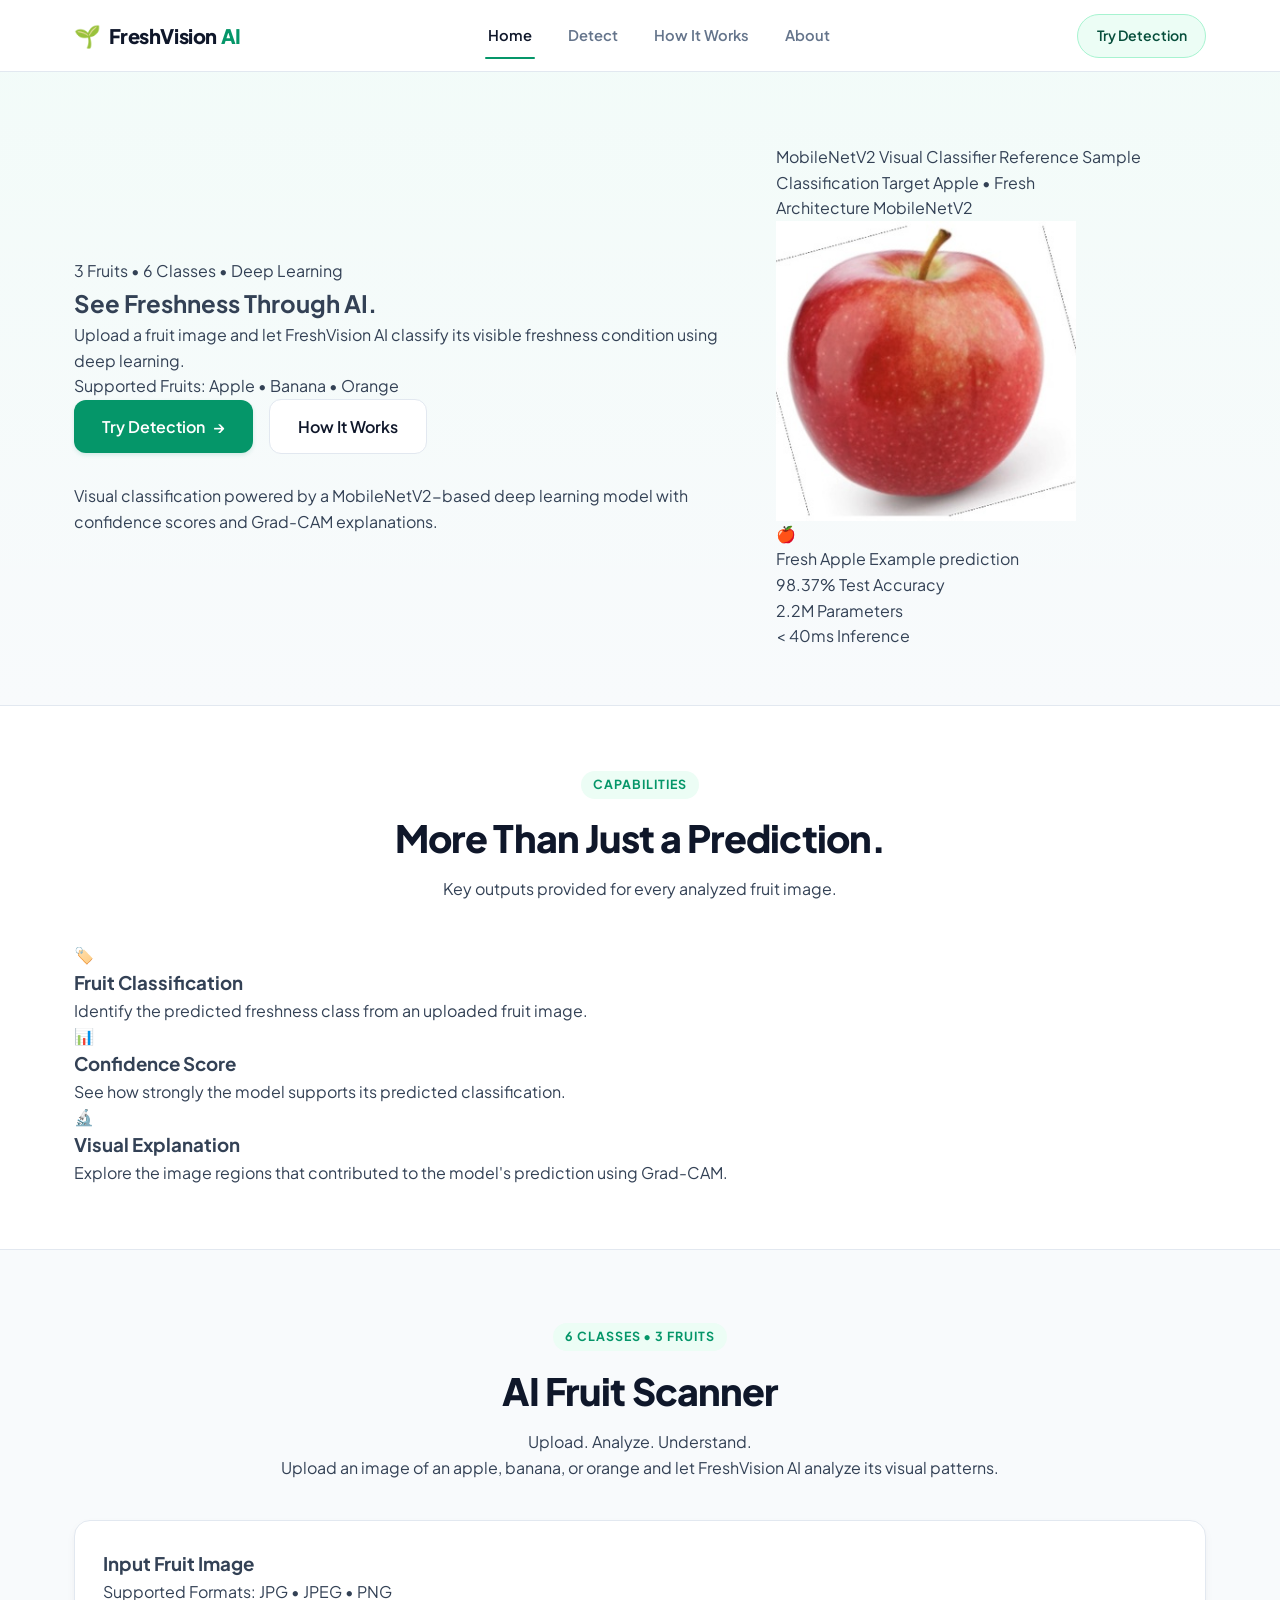
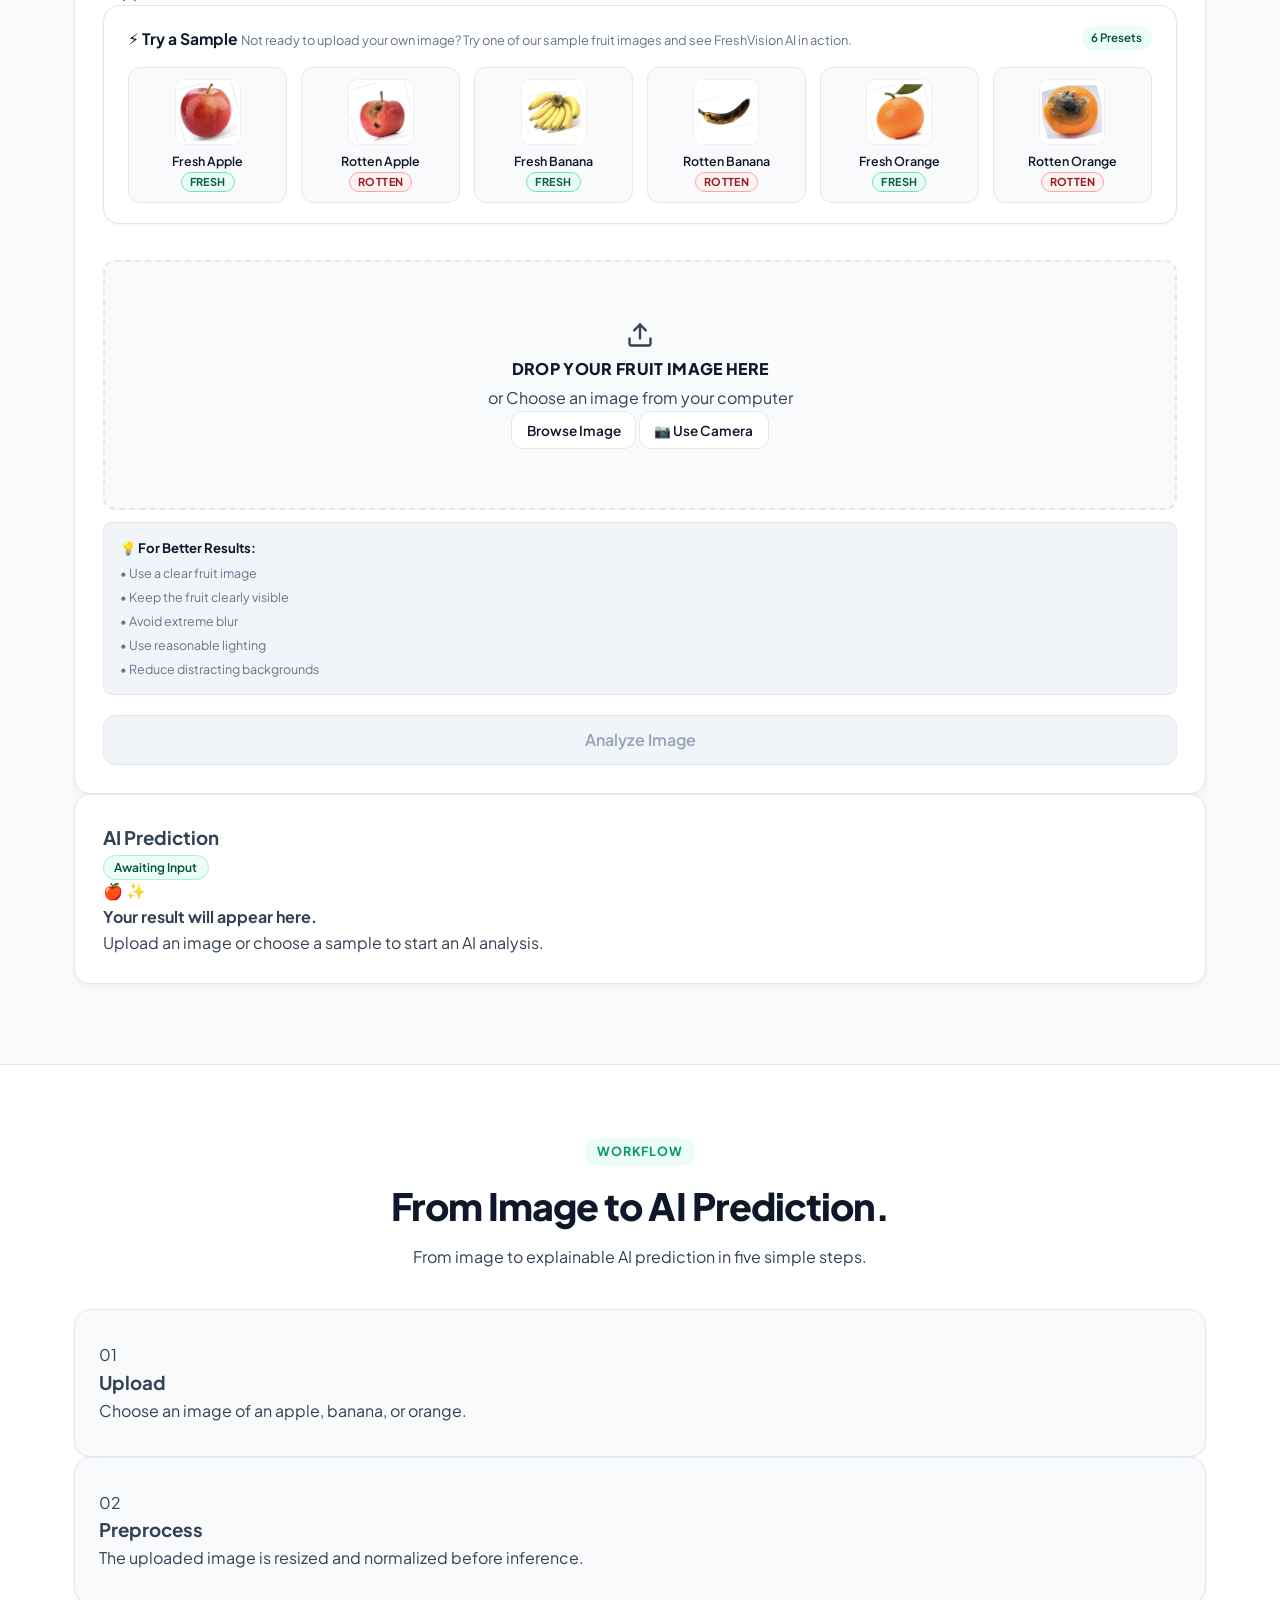
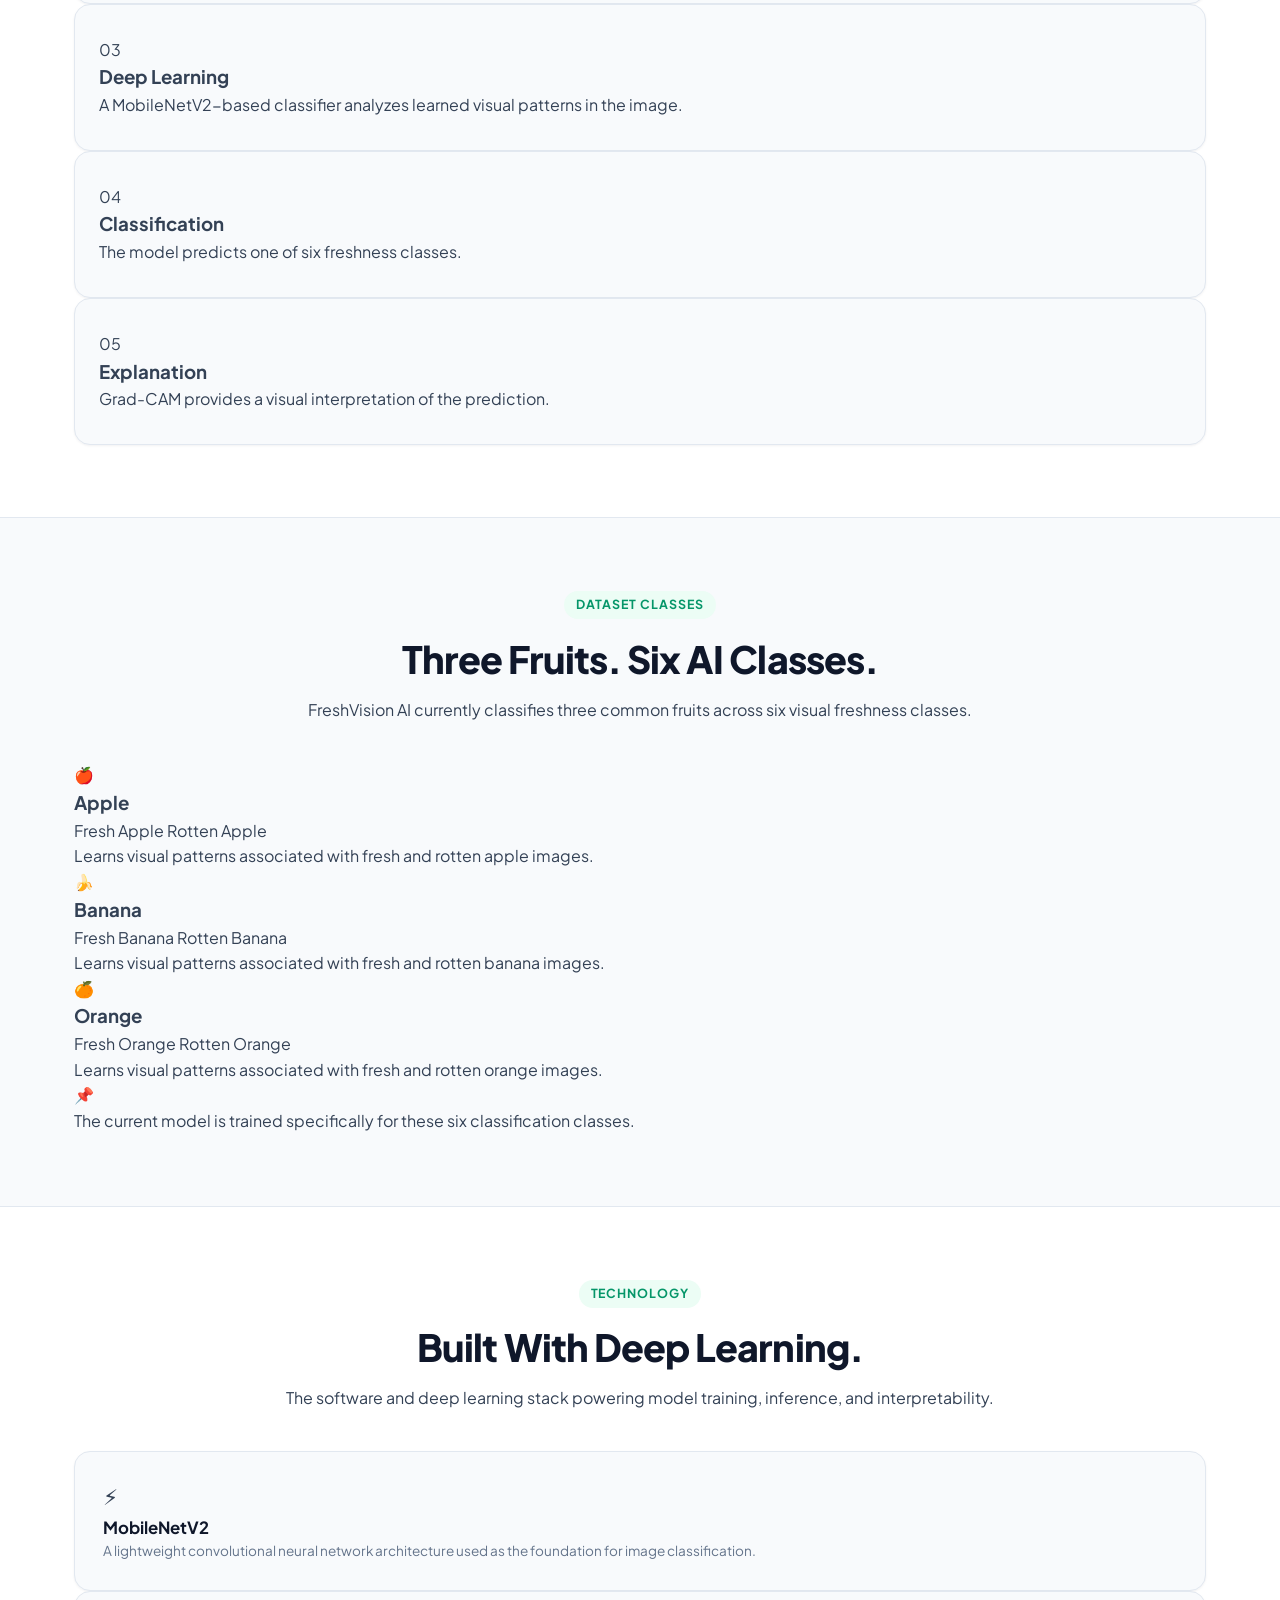
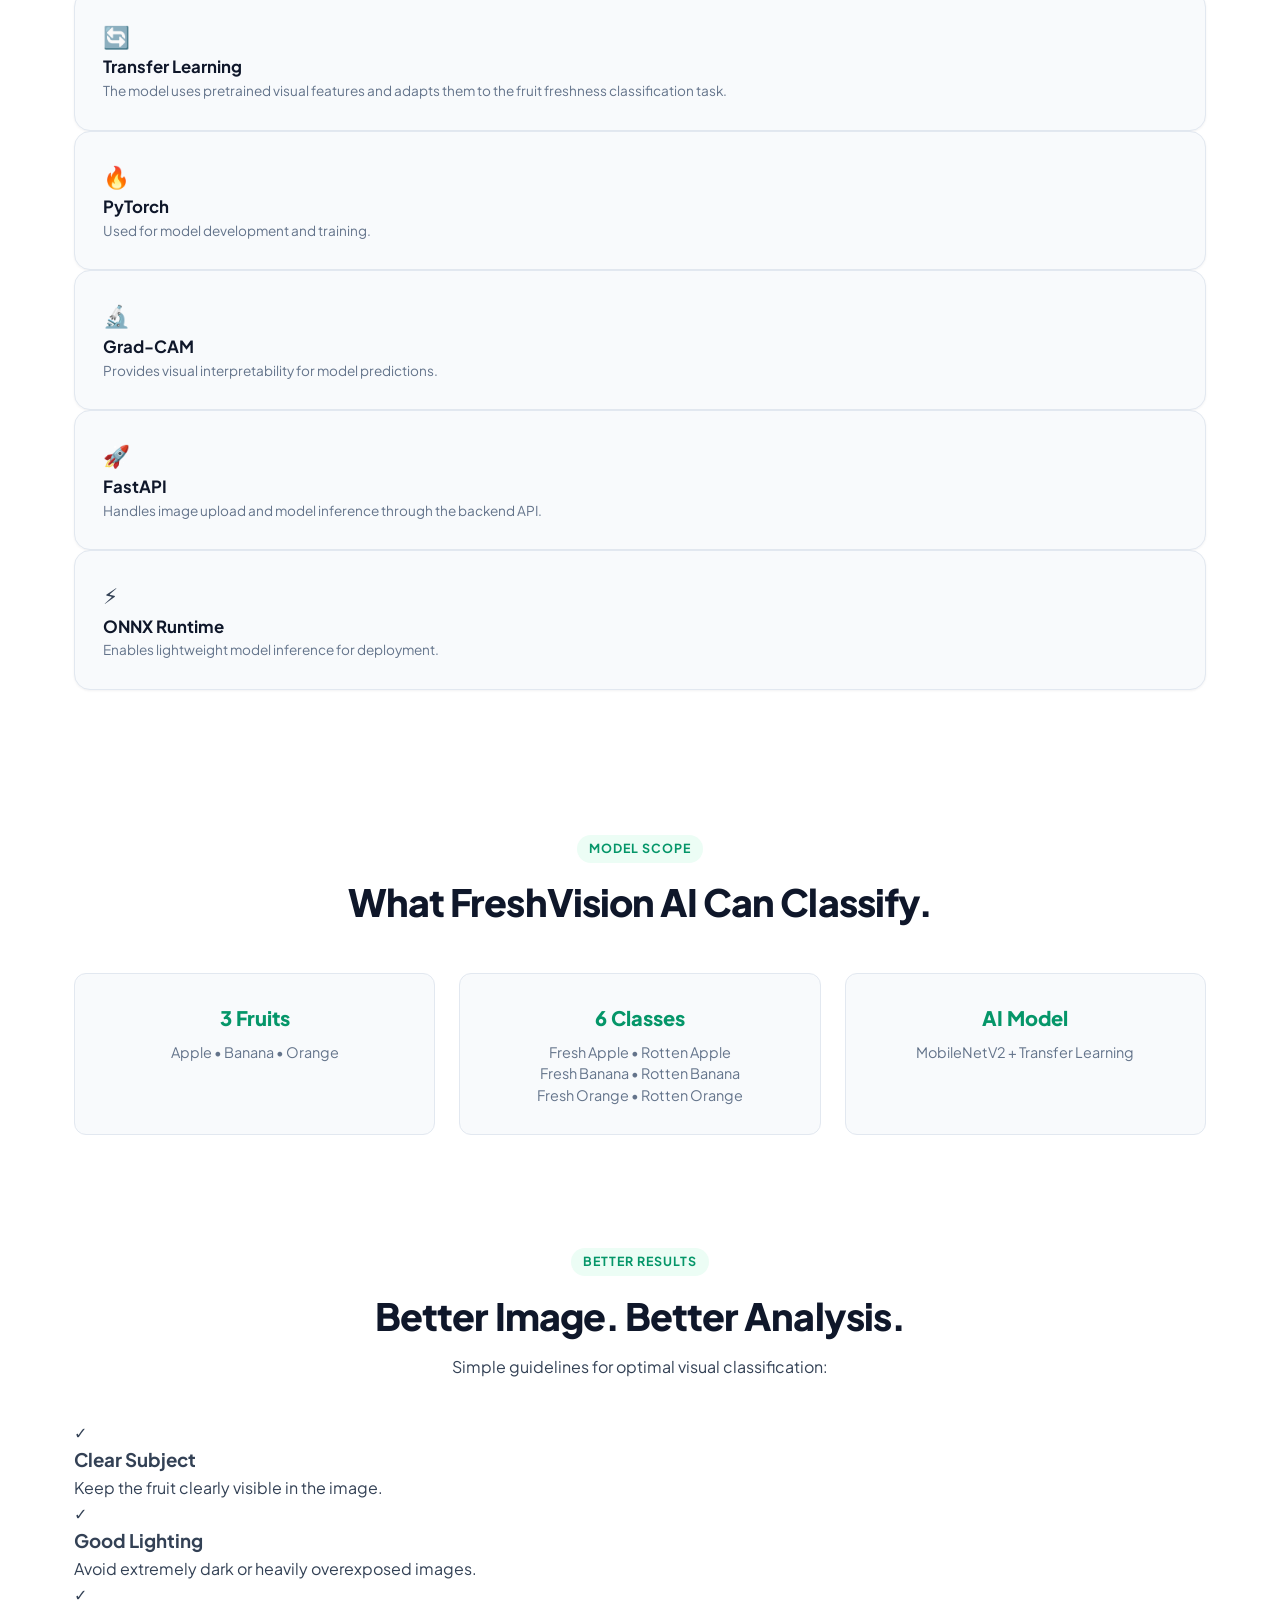
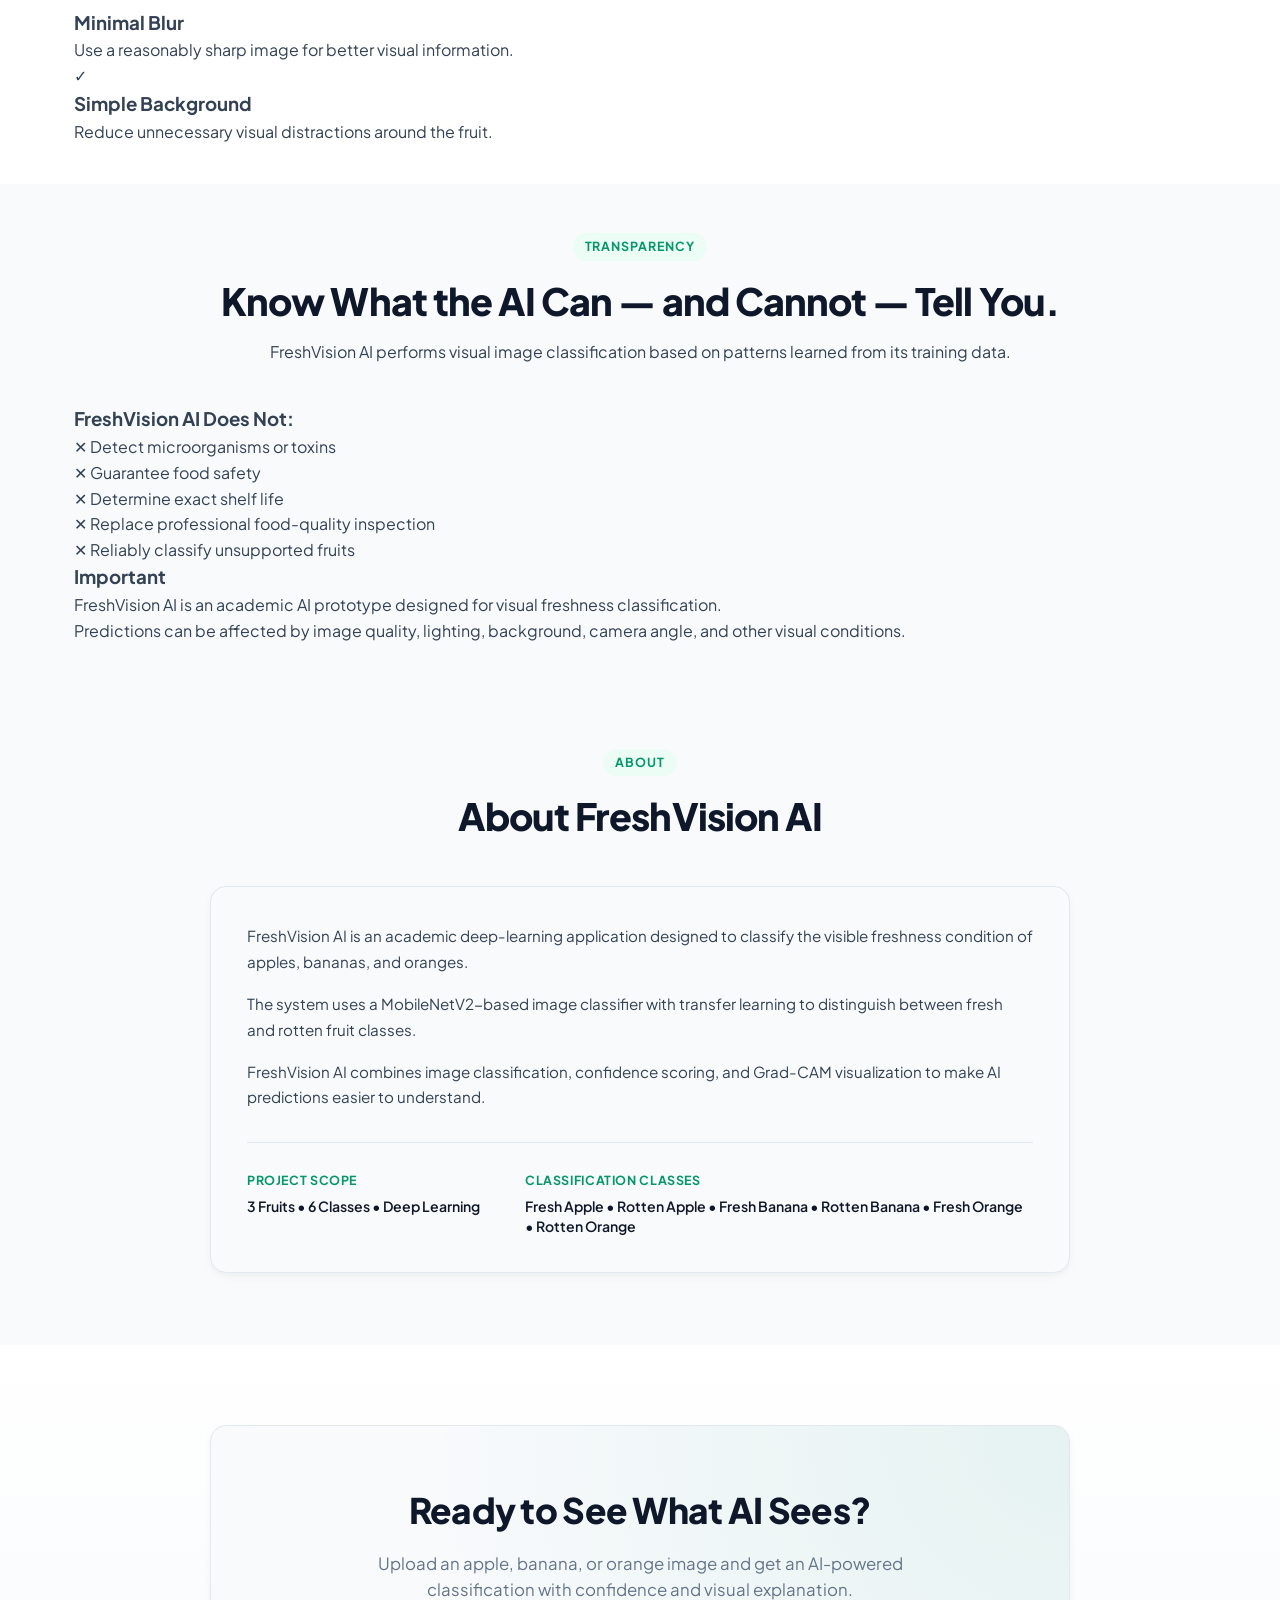
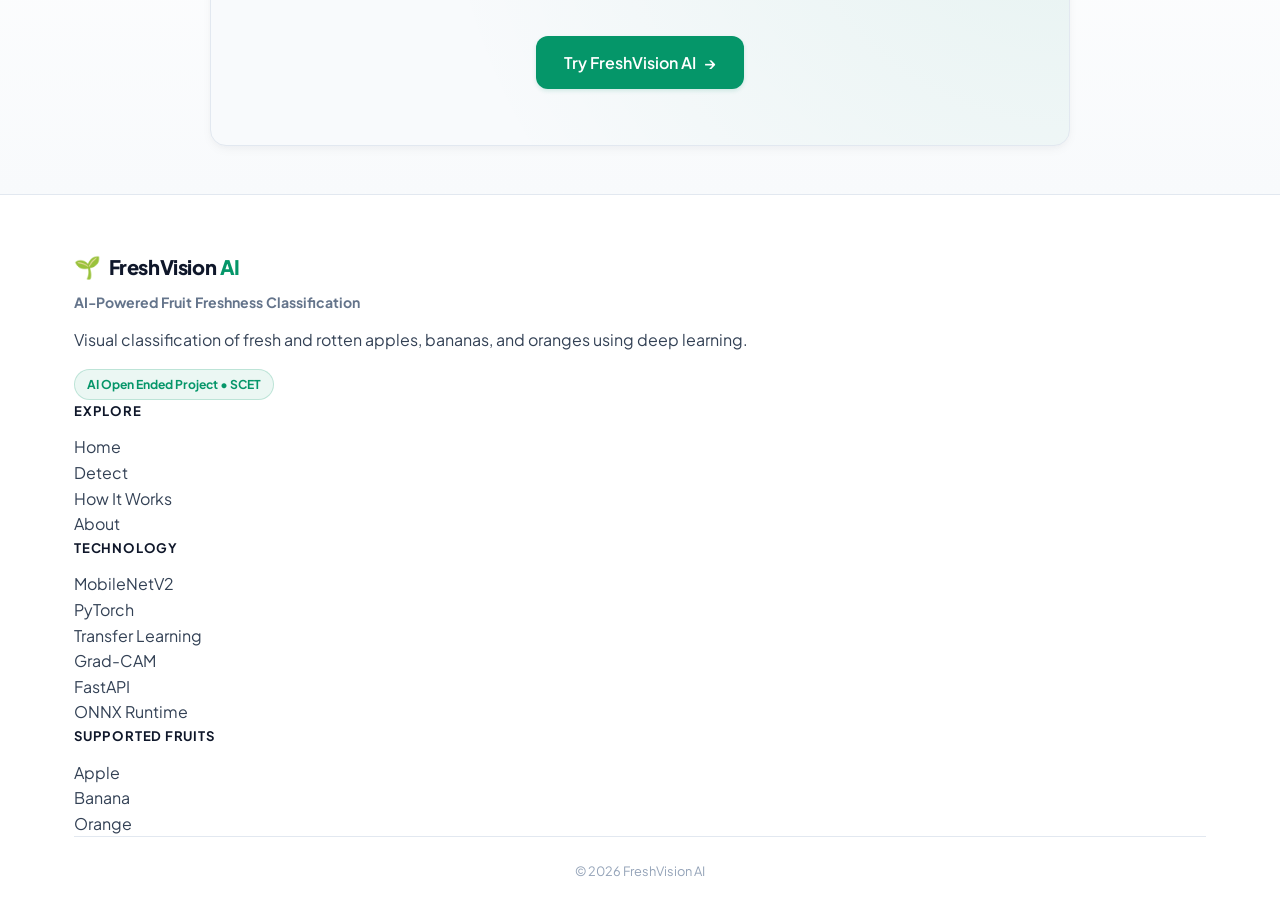
==== commit eb30f9ff: "Update frontend copywriting and layout to exact FreshVision AI specification with clean branding" ====
--- a/templates/index.html
+++ b/templates/index.html
@@ -3,8 +3,12 @@
 <head>
     <meta charset="UTF-8">
     <meta name="viewport" content="width=device-width, initial-scale=1.0">
-    <meta name="description" content="FreshVision AI - AI-Powered Fruit Freshness Detection. An academic deep-learning application visually classifying apples, bananas, and oranges.">
-    <title>FreshVision AI | AI-Powered Fruit Freshness Detection</title>
+    <meta name="description" content="FreshVision AI uses deep learning to classify visually fresh and rotten apples, bananas, and oranges with confidence scores and Grad-CAM visual explanations.">
+    <title>FreshVision AI — AI-Powered Fruit Freshness Classification</title>
+    <!-- Google Fonts -->
+    <link rel="preconnect" href="https://fonts.googleapis.com">
+    <link rel="preconnect" href="https://fonts.gstatic.com" crossorigin>
+    <link href="https://fonts.googleapis.com/css2?family=Plus+Jakarta+Sans:wght@400;500;600;700;800&family=JetBrains+Mono:wght@400;500;600&display=swap" rel="stylesheet">
     <style id="inlined-freshvision-styles">
 /* ==========================================================================
    FreshVision AI - Clean, Modern AI SaaS Design System
@@ -2095,10 +2099,271 @@
     }
 }
 
-</style>
-    <link rel="preconnect" href="https://fonts.googleapis.com">
-    <link rel="preconnect" href="https://fonts.gstatic.com" crossorigin>
-    <link href="https://fonts.googleapis.com/css2?family=Plus+Jakarta+Sans:wght@400;500;600;700;800&family=JetBrains+Mono:wght@400;500;600&display=swap" rel="stylesheet">
+/* ==========================================================================
+   Content Specification Extensions
+   ========================================================================== */
+
+.better-results-box {
+    background-color: var(--bg-subtle);
+    border: 1px solid var(--border-color);
+    border-radius: var(--radius-sm);
+    padding: 0.85rem 1rem;
+    margin-top: 0.75rem;
+}
+
+.better-results-title {
+    font-size: 0.82rem;
+    font-weight: 700;
+    color: var(--text-heading);
+    display: block;
+    margin-bottom: 0.4rem;
+}
+
+.better-results-list {
+    list-style: none;
+    padding: 0;
+    margin: 0;
+    font-size: 0.78rem;
+    color: var(--text-muted);
+    display: flex;
+    flex-direction: column;
+    gap: 0.25rem;
+}
+
+.model-scope-section {
+    padding: 4.5rem 0;
+    background-color: var(--bg-surface);
+}
+
+.scope-summary-grid {
+    display: grid;
+    grid-template-columns: repeat(3, 1fr);
+    gap: 1.5rem;
+    margin-top: 2rem;
+}
+
+.scope-box {
+    background-color: var(--bg-body);
+    border: 1px solid var(--border-color);
+    border-radius: var(--radius-md);
+    padding: 1.75rem 1.25rem;
+    text-align: center;
+    box-shadow: var(--shadow-sm);
+    transition: transform 0.2s ease, border-color 0.2s ease;
+}
+
+.scope-box:hover {
+    transform: translateY(-2px);
+    border-color: var(--brand-primary);
+}
+
+.scope-box-num {
+    display: block;
+    font-size: 1.25rem;
+    font-weight: 800;
+    color: var(--brand-primary);
+    margin-bottom: 0.5rem;
+}
+
+.scope-box-val {
+    font-size: 0.9rem;
+    color: var(--text-muted);
+    line-height: 1.5;
+    margin: 0;
+}
+
+.about-card-container {
+    background-color: var(--bg-body);
+    border: 1px solid var(--border-color);
+    border-radius: var(--radius-lg);
+    padding: 2.25rem;
+    max-width: 860px;
+    margin: 0 auto;
+    box-shadow: var(--shadow-card);
+}
+
+.about-text-content p {
+    font-size: 0.95rem;
+    line-height: 1.7;
+    color: var(--text-body);
+    margin-bottom: 1rem;
+}
+
+.about-text-content p:last-child {
+    margin-bottom: 0;
+}
+
+.about-project-scope-banner {
+    display: grid;
+    grid-template-columns: 1fr 2fr;
+    gap: 1.5rem;
+    margin-top: 2rem;
+    padding-top: 1.75rem;
+    border-top: 1px solid var(--border-color);
+}
+
+.scope-item {
+    display: flex;
+    flex-direction: column;
+    gap: 0.35rem;
+}
+
+.scope-title {
+    font-size: 0.78rem;
+    font-weight: 700;
+    text-transform: uppercase;
+    letter-spacing: 0.05em;
+    color: var(--brand-primary);
+}
+
+.scope-value {
+    font-size: 0.88rem;
+    font-weight: 600;
+    color: var(--text-heading);
+    line-height: 1.4;
+}
+
+.final-cta-section {
+    padding: 5rem 0 3rem 0;
+    background: linear-gradient(180deg, var(--bg-surface) 0%, var(--bg-body) 100%);
+}
+
+.cta-inner-card {
+    background: radial-gradient(circle at top right, rgba(5, 150, 105, 0.08) 0%, rgba(255, 255, 255, 0) 70%), var(--bg-body);
+    border: 1px solid var(--border-color);
+    border-radius: var(--radius-lg);
+    padding: 3.5rem 2rem;
+    max-width: 860px;
+    margin: 0 auto;
+    box-shadow: var(--shadow-card);
+}
+
+.cta-headline {
+    font-size: 2.2rem;
+    font-weight: 800;
+    color: var(--text-heading);
+    margin-bottom: 0.75rem;
+    letter-spacing: -0.02em;
+}
+
+.cta-sub {
+    font-size: 1.05rem;
+    color: var(--text-muted);
+    max-width: 600px;
+    margin: 0 auto 2rem auto;
+    line-height: 1.6;
+}
+
+.cta-actions {
+    display: flex;
+    justify-content: center;
+    gap: 1rem;
+}
+
+.prediction-dyn-note {
+    font-size: 0.75rem;
+    color: var(--text-muted);
+    margin: 0.5rem 0 0 0;
+    text-align: right;
+}
+
+.ai-explanation-box {
+    background-color: var(--bg-subtle);
+    border: 1px solid var(--border-color);
+    border-radius: var(--radius-sm);
+    padding: 1rem;
+    margin-top: 1rem;
+}
+
+.explanation-box-title {
+    font-size: 0.92rem;
+    font-weight: 700;
+    color: var(--text-heading);
+    margin-bottom: 0.4rem;
+}
+
+.explanation-box-text {
+    font-size: 0.82rem;
+    color: var(--text-body);
+    line-height: 1.5;
+    margin-bottom: 0.5rem;
+}
+
+.explanation-callout-warning {
+    font-size: 0.78rem;
+    color: var(--text-muted);
+    background-color: rgba(245, 158, 11, 0.08);
+    border-left: 3px solid #f59e0b;
+    padding: 0.5rem 0.75rem;
+    border-radius: 0 var(--radius-sm) var(--radius-sm) 0;
+    margin-top: 0.5rem;
+    line-height: 1.45;
+}
+
+.prob-title {
+    font-size: 0.95rem;
+    font-weight: 700;
+    color: var(--text-heading);
+    margin-bottom: 0.25rem;
+}
+
+.prob-subtext {
+    font-size: 0.8rem;
+    color: var(--text-muted);
+    margin-bottom: 0.75rem;
+}
+
+.prob-footer-note {
+    font-size: 0.75rem;
+    color: var(--text-muted);
+    margin-top: 0.5rem;
+    font-style: italic;
+}
+
+.gradcam-description-text {
+    font-size: 0.8rem;
+    color: var(--text-muted);
+    margin-top: 0.25rem;
+    line-height: 1.4;
+}
+
+.gradcam-footer-caution {
+    font-size: 0.75rem;
+    color: var(--text-muted);
+    margin-top: 0.75rem;
+    padding: 0.4rem 0.6rem;
+    background-color: var(--bg-subtle);
+    border-radius: var(--radius-sm);
+    text-align: center;
+}
+
+.footer-academic-badge {
+    margin-top: 1rem;
+    display: inline-block;
+    padding: 0.3rem 0.75rem;
+    background-color: rgba(5, 150, 105, 0.08);
+    border: 1px solid rgba(5, 150, 105, 0.2);
+    border-radius: var(--radius-full);
+    font-size: 0.76rem;
+    font-weight: 700;
+    color: var(--brand-primary);
+}
+
+@media (max-width: 768px) {
+    .scope-summary-grid {
+        grid-template-columns: 1fr;
+    }
+    .about-project-scope-banner {
+        grid-template-columns: 1fr;
+        gap: 1rem;
+    }
+    .cta-headline {
+        font-size: 1.75rem;
+    }
+}
+
+
+    </style>
 </head>
 <body>
     <!-- Top Sticky Navigation Bar -->
@@ -2131,94 +2396,417 @@
 
     <!-- Mobile Navigation Drawer -->
     <div class="mobile-drawer" id="mobile-drawer" aria-hidden="true">
-        <nav class="mobile-nav" aria-label="Mobile Navigation">
-            <a href="#home" class="mobile-link">Home</a>
-            <a href="#detect" class="mobile-link">Detect</a>
-            <a href="#how-it-works" class="mobile-link">How It Works</a>
-            <a href="#about" class="mobile-link">About</a>
-            <a href="#detect" class="btn btn-primary mobile-cta">Try Detection</a>
+        <div class="drawer-header">
+            <div class="brand">
+                <span class="brand-icon" aria-hidden="true">🌱</span>
+                <span class="brand-text">FreshVision <span class="brand-accent">AI</span></span>
+            </div>
+            <button class="btn-drawer-close" id="btn-drawer-close" aria-label="Close menu">&times;</button>
+        </div>
+        <nav class="drawer-nav" aria-label="Mobile Navigation">
+            <a href="#home" class="drawer-link">Home</a>
+            <a href="#detect" class="drawer-link">Detect</a>
+            <a href="#how-it-works" class="drawer-link">How It Works</a>
+            <a href="#about" class="drawer-link">About</a>
         </nav>
+        <div class="drawer-actions">
+            <a href="#detect" class="btn btn-primary btn-block">Try Detection</a>
+        </div>
     </div>
 
     <main id="main-content">
-        <!-- HERO SECTION -->
+        <!-- 1. HERO SECTION -->
         <section class="hero-section" id="home">
             <div class="container hero-container">
                 <div class="hero-content">
-                    <div class="academic-badge">
+                    <div class="badge hero-badge">
                         <span class="badge-dot" aria-hidden="true"></span>
-                        <span>AI Open Ended Project • SCET</span>
+                        <span>3 Fruits • 6 Classes • Deep Learning</span>
                     </div>
 
-                    <h1 class="hero-title">See Freshness Through AI.</h1>
-                    
-                    <p class="hero-subtitle">
-                        Upload a fruit image and let our deep learning model classify it as fresh or rotten.
+                    <h1 class="hero-headline">
+                        See Freshness Through <span class="gradient-text">AI.</span>
+                    </h1>
+
+                    <p class="hero-lead">
+                        Upload a fruit image and let FreshVision AI classify its visible freshness condition using deep learning.
                     </p>
 
-                    <p class="hero-secondary-text">
-                        Visual classification for apples, bananas, and oranges with confidence scores and Grad-CAM explanations.
-                    </p>
+                    <div class="scope-indicator-pill">
+                        <span class="pill-label">Supported Fruits:</span>
+                        <span class="pill-val">Apple • Banana • Orange</span>
+                    </div>
 
                     <div class="hero-cta-group">
                         <a href="#detect" class="btn btn-primary btn-lg">
                             <span>Try Detection</span>
                             <span class="btn-arrow" aria-hidden="true">→</span>
                         </a>
-                        <a href="#how-it-works" class="btn btn-secondary btn-lg">How It Works</a>
+                        <a href="#how-it-works" class="btn btn-secondary btn-lg">
+                            <span>How It Works</span>
+                        </a>
                     </div>
 
-                    <div class="hero-meta-row">
-                        <div class="scope-pill">
-                            <span aria-hidden="true">🎯</span>
-                            <span>3 Fruits • 6 Classes • Deep Learning</span>
+                    <p class="hero-subtext">
+                        Visual classification powered by a MobileNetV2-based deep learning model with confidence scores and Grad-CAM explanations.
+                    </p>
+                </div>
+
+                <div class="hero-media-wrapper" aria-hidden="true">
+                    <div class="floating-glass-card">
+                        <div class="floating-card-header">
+                            <span class="pulse-indicator"></span>
+                            <span class="floating-card-title">MobileNetV2 Visual Classifier</span>
+                            <span class="floating-card-chip">Reference Sample</span>
                         </div>
-                        <div class="supported-fruits-note">
-                            Supported fruits: <strong>Apple • Banana • Orange</strong>
+                        <div class="floating-meta-row">
+                            <div class="meta-item">
+                                <span class="meta-label">Classification Target</span>
+                                <span class="meta-val">Apple • Fresh</span>
+                            </div>
+                            <div class="meta-item text-right">
+                                <span class="meta-label">Architecture</span>
+                                <span class="meta-val">MobileNetV2</span>
+                            </div>
+                        </div>
+                        <div class="hero-img-box">
+                            <img src="/static/samples/freshapples.jpg" alt="FreshVision AI Sample Result" class="hero-preview-img" width="300" height="300">
+                            <div class="hero-img-overlay-badge">
+                                <span class="overlay-icon">🍎</span>
+                                <div class="overlay-info">
+                                    <span class="overlay-title">Fresh Apple</span>
+                                    <span class="overlay-sub">Example prediction</span>
+                                </div>
+                            </div>
+                        </div>
+                        <div class="hero-stat-row">
+                            <div class="mini-stat">
+                                <span class="mini-stat-val">98.37%</span>
+                                <span class="mini-stat-lbl">Test Accuracy</span>
+                            </div>
+                            <div class="mini-stat">
+                                <span class="mini-stat-val">2.2M</span>
+                                <span class="mini-stat-lbl">Parameters</span>
+                            </div>
+                            <div class="mini-stat">
+                                <span class="mini-stat-val">&lt; 40ms</span>
+                                <span class="mini-stat-lbl">Inference</span>
+                            </div>
                         </div>
                     </div>
                 </div>
-
-                <!-- Hero Visual Showcase with Static Sample Card -->
-                <div class="hero-visual-wrapper">
-                    <div class="hero-card-stack">
-                        <!-- Main Visual Card -->
-                        <div class="hero-showcase-card">
-                            <div class="showcase-header">
-                                <span class="browser-dot red"></span>
-                                <span class="browser-dot yellow"></span>
-                                <span class="browser-dot green"></span>
-                                <span class="showcase-title">MobileNetV2 Visual Classifier</span>
+            </div>
+        </section>
+
+        <!-- 2. WHAT YOU GET -->
+        <section class="features-summary-section">
+            <div class="container">
+                <div class="section-header text-center">
+                    <span class="section-tag">Capabilities</span>
+                    <h2 class="section-title">More Than Just a Prediction.</h2>
+                    <p class="section-lead">Key outputs provided for every analyzed fruit image.</p>
+                </div>
+
+                <div class="summary-cards-grid">
+                    <div class="summary-card">
+                        <div class="summary-card-icon" aria-hidden="true">🏷️</div>
+                        <h3 class="summary-card-title">Fruit Classification</h3>
+                        <p class="summary-card-desc">
+                            Identify the predicted freshness class from an uploaded fruit image.
+                        </p>
+                    </div>
+
+                    <div class="summary-card">
+                        <div class="summary-card-icon" aria-hidden="true">📊</div>
+                        <h3 class="summary-card-title">Confidence Score</h3>
+                        <p class="summary-card-desc">
+                            See how strongly the model supports its predicted classification.
+                        </p>
+                    </div>
+
+                    <div class="summary-card">
+                        <div class="summary-card-icon" aria-hidden="true">🔬</div>
+                        <h3 class="summary-card-title">Visual Explanation</h3>
+                        <p class="summary-card-desc">
+                            Explore the image regions that contributed to the model's prediction using Grad-CAM.
+                        </p>
+                    </div>
+                </div>
+            </div>
+        </section>
+
+        <!-- 3. DETECTION SECTION -->
+        <section class="detect-section" id="detect">
+            <div class="container">
+                <div class="section-header text-center">
+                    <span class="section-tag">6 Classes • 3 Fruits</span>
+                    <h2 class="section-title">AI Fruit Scanner</h2>
+                    <p class="section-lead">Upload. Analyze. Understand.</p>
+                    <p class="section-sublead">Upload an image of an apple, banana, or orange and let FreshVision AI analyze its visual patterns.</p>
+                </div>
+
+                <!-- Two-Column Interactive Workspace -->
+                <div class="workspace-grid">
+                    <!-- Left Column: Input & Controls -->
+                    <div class="workspace-card workspace-input-card">
+                        <div class="card-header-line">
+                            <h3 class="card-title">Input Fruit Image</h3>
+                            <span class="card-subtitle">Supported Formats: JPG • JPEG • PNG</span>
+                        </div>
+
+                        <!-- Sample Presets Strip -->
+                        <div class="sample-presets-block">
+                            <div class="presets-header">
+                                <div class="presets-text-group">
+                                    <span class="presets-title">⚡ Try a Sample</span>
+                                    <span class="presets-subtitle">Not ready to upload your own image? Try one of our sample fruit images and see FreshVision AI in action.</span>
+                                </div>
+                                <span class="presets-count-badge">6 Presets</span>
                             </div>
-                            <div class="showcase-body">
-                                <div class="showcase-fruit-preview">
-                                    <img src="/static/samples/freshapples.jpg" alt="Apple Reference Image" class="showcase-img">
-                                    <div class="showcase-tag">Reference Sample</div>
+
+                            <div class="preset-cards-grid">
+                                <button type="button" class="preset-card" onclick="loadSamplePreset('fresh_apple')" aria-label="Test sample: Fresh Apple">
+                                    <img src="/static/samples/freshapples.jpg" alt="Sample Fresh Apple" class="preset-thumb" width="66" height="66">
+                                    <div class="preset-meta">
+                                        <span class="preset-name">Fresh Apple</span>
+                                        <span class="status-chip chip-fresh">Fresh</span>
+                                    </div>
+                                </button>
+
+                                <button type="button" class="preset-card" onclick="loadSamplePreset('rotten_apple')" aria-label="Test sample: Rotten Apple">
+                                    <img src="/static/samples/rottenapples.jpg" alt="Sample Rotten Apple" class="preset-thumb" width="66" height="66">
+                                    <div class="preset-meta">
+                                        <span class="preset-name">Rotten Apple</span>
+                                        <span class="status-chip chip-rotten">Rotten</span>
+                                    </div>
+                                </button>
+
+                                <button type="button" class="preset-card" onclick="loadSamplePreset('fresh_banana')" aria-label="Test sample: Fresh Banana">
+                                    <img src="/static/samples/freshbanana.jpg" alt="Sample Fresh Banana" class="preset-thumb" width="66" height="66">
+                                    <div class="preset-meta">
+                                        <span class="preset-name">Fresh Banana</span>
+                                        <span class="status-chip chip-fresh">Fresh</span>
+                                    </div>
+                                </button>
+
+                                <button type="button" class="preset-card" onclick="loadSamplePreset('rotten_banana')" aria-label="Test sample: Rotten Banana">
+                                    <img src="/static/samples/rottenbanana.jpg" alt="Sample Rotten Banana" class="preset-thumb" width="66" height="66">
+                                    <div class="preset-meta">
+                                        <span class="preset-name">Rotten Banana</span>
+                                        <span class="status-chip chip-rotten">Rotten</span>
+                                    </div>
+                                </button>
+
+                                <button type="button" class="preset-card" onclick="loadSamplePreset('fresh_orange')" aria-label="Test sample: Fresh Orange">
+                                    <img src="/static/samples/freshoranges.jpg" alt="Sample Fresh Orange" class="preset-thumb" width="66" height="66">
+                                    <div class="preset-meta">
+                                        <span class="preset-name">Fresh Orange</span>
+                                        <span class="status-chip chip-fresh">Fresh</span>
+                                    </div>
+                                </button>
+
+                                <button type="button" class="preset-card" onclick="loadSamplePreset('rotten_orange')" aria-label="Test sample: Rotten Orange">
+                                    <img src="/static/samples/rottenoranges.jpg" alt="Sample Rotten Orange" class="preset-thumb" width="66" height="66">
+                                    <div class="preset-meta">
+                                        <span class="preset-name">Rotten Orange</span>
+                                        <span class="status-chip chip-rotten">Rotten</span>
+                                    </div>
+                                </button>
+                            </div>
+                        </div>
+
+                        <!-- Drag and Drop Upload Zone -->
+                        <div class="drop-zone" id="drop-zone" tabindex="0" role="region" aria-label="Image drop zone">
+                            <input type="file" id="file-input" accept="image/jpeg,image/png,image/webp" style="display: none;" aria-label="Choose image file">
+
+                            <!-- Prompt View -->
+                            <div class="drop-prompt" id="drop-prompt">
+                                <div class="upload-icon-circle" aria-hidden="true">
+                                    <svg width="28" height="28" viewBox="0 0 24 24" fill="none" stroke="currentColor" stroke-width="2" stroke-linecap="round" stroke-linejoin="round">
+                                        <path d="M21 15v4a2 2 0 0 1-2 2H5a2 2 0 0 1-2-2v-4"></path>
+                                        <polyline points="17 8 12 3 7 8"></polyline>
+                                        <line x1="12" y1="3" x2="12" y2="15"></line>
+                                    </svg>
                                 </div>
-                                <div class="showcase-caption">
-                                    <div class="caption-item">
-                                        <span class="caption-label">Classification Target</span>
-                                        <span class="caption-val">Apple • Fresh</span>
-                                    </div>
-                                    <div class="caption-item">
-                                        <span class="caption-label">Architecture</span>
-                                        <span class="caption-val">MobileNetV2</span>
-                                    </div>
+                                <h4 class="drop-title" id="drop-title">DROP YOUR FRUIT IMAGE HERE</h4>
+                                <p class="drop-sub">or Choose an image from your computer</p>
+
+                                <div class="input-actions-bar">
+                                    <button type="button" class="btn btn-secondary btn-sm" onclick="document.getElementById('file-input').click()">
+                                        <span>Browse Image</span>
+                                    </button>
+                                    <button type="button" class="btn btn-secondary btn-sm" id="btn-open-camera" onclick="openCameraStream()">
+                                        <span>📷 Use Camera</span>
+                                    </button>
+                                </div>
+                            </div>
+
+                            <!-- Live Camera Stream Box -->
+                            <div class="camera-stream-box" id="camera-stream-box" style="display: none;">
+                                <video id="webcam-video" autoplay playsinline muted></video>
+                                <canvas id="snapshot-canvas" style="display: none;"></canvas>
+                                <div class="camera-actions-bar">
+                                    <button type="button" class="btn btn-primary btn-sm" onclick="captureCameraSnapshot()">Capture Photo</button>
+                                    <button type="button" class="btn btn-secondary btn-sm" onclick="closeCameraStream()">Cancel</button>
+                                </div>
+                            </div>
+
+                            <!-- Selected Image Preview View -->
+                            <div class="image-preview-box" id="image-preview-box" style="display: none;">
+                                <img id="selected-image-preview" src="" alt="Selected fruit preview">
+                                <div class="preview-actions-bar">
+                                    <button type="button" class="btn-preview-change" onclick="resetUploadState()">Change Image</button>
                                 </div>
                             </div>
                         </div>
 
-                        <!-- Floating Sample Prediction Card -->
-                        <div class="floating-sample-card" aria-label="Sample result preview">
-                            <div class="floating-header">
-                                <span class="floating-brand">FreshVision AI</span>
-                                <span class="floating-badge">Sample Result</span>
+                        <!-- Better Results Tips -->
+                        <div class="better-results-box">
+                            <span class="better-results-title">💡 For Better Results:</span>
+                            <ul class="better-results-list">
+                                <li>• Use a clear fruit image</li>
+                                <li>• Keep the fruit clearly visible</li>
+                                <li>• Avoid extreme blur</li>
+                                <li>• Use reasonable lighting</li>
+                                <li>• Reduce distracting backgrounds</li>
+                            </ul>
+                        </div>
+
+                        <!-- Alert Banner for Upload Errors -->
+                        <div class="upload-alert" id="upload-alert" style="display: none;" role="alert">
+                            <span class="alert-icon" aria-hidden="true">⚠️</span>
+                            <div class="alert-content">
+                                <strong id="alert-title">Upload Error</strong>
+                                <p id="alert-desc">An issue occurred with the uploaded file.</p>
                             </div>
-                            <div class="floating-body">
-                                <span class="floating-fruit-icon" aria-hidden="true">🍎</span>
-                                <div class="floating-text">
-                                    <h4 class="floating-class-name">Fresh Apple</h4>
-                                    <p class="floating-note">Example prediction</p>
+                            <button type="button" class="alert-close" onclick="hideAlertBanner()" aria-label="Dismiss alert">&times;</button>
+                        </div>
+
+                        <!-- Action Submit Button -->
+                        <button type="button" class="btn btn-primary btn-block btn-analyze" id="btn-analyze" disabled onclick="executeImageAnalysis()">
+                            <span class="spinner" id="analyze-spinner" style="display: none;" aria-hidden="true"></span>
+                            <span id="btn-analyze-text">Analyze Image</span>
+                        </button>
+                    </div>
+
+                    <!-- Right Column: Results & Explainability Display -->
+                    <div class="workspace-card workspace-output-card" id="results-panel">
+                        <div class="card-header-line">
+                            <h3 class="card-title">AI Prediction</h3>
+                            <span class="status-indicator-badge" id="status-indicator-badge">Awaiting Input</span>
+                        </div>
+
+                        <!-- Empty State View -->
+                        <div class="empty-results-state" id="empty-state">
+                            <div class="empty-icon-circle" aria-hidden="true">🍎 ✨</div>
+                            <h4 class="empty-state-title">Your result will appear here.</h4>
+                            <p class="empty-state-desc">
+                                Upload an image or choose a sample to start an AI analysis.
+                            </p>
+                        </div>
+
+                        <!-- Loading State View -->
+                        <div class="analysis-loading-state" id="analysis-loading-state" style="display: none;">
+                            <div class="pulsing-brain-loader" aria-hidden="true"></div>
+                            <h4 class="loading-state-title">Analyzing visual patterns...</h4>
+                            <p class="loading-state-desc">Running MobileNetV2 feature extraction and Grad-CAM interpretability.</p>
+                        </div>
+
+                        <!-- Real Populated Results View -->
+                        <div class="result-details-content" id="result-details-content" style="display: none;">
+                            <!-- Top Classification Highlight Box -->
+                            <div class="prediction-highlight-card" id="prediction-highlight-card">
+                                <div class="highlight-main">
+                                    <div class="pred-title-group">
+                                        <span class="pred-label-tag">Predicted Class</span>
+                                        <h4 class="pred-class-heading" id="result-full-label">Rotten Orange</h4>
+                                        <div class="pred-chips-row">
+                                            <span class="badge" id="result-freshness-pill">ROTTEN</span>
+                                            <span class="badge badge-outline" id="result-fruit-type">Orange</span>
+                                        </div>
+                                    </div>
+                                    <div class="confidence-circle" id="confidence-circle">
+                                        <span class="circle-val" id="result-confidence-val">99.4%</span>
+                                        <span class="circle-lbl">Confidence</span>
+                                    </div>
+                                </div>
+                                <p class="prediction-dyn-note">
+                                    <em>Note:</em> Confidence values are generated dynamically by the model for each uploaded image.
+                                </p>
+                            </div>
+
+                            <!-- AI Explanation Section -->
+                            <div class="ai-explanation-box">
+                                <h4 class="explanation-box-title">Why Did the AI Predict This?</h4>
+                                <p class="explanation-box-text">
+                                    FreshVision AI uses Grad-CAM to provide a visual interpretation of the model's prediction.
+                                </p>
+                                <p class="explanation-box-text">
+                                    The highlighted regions show areas of the image that contributed to the model's classification.
+                                </p>
+                                <div class="explanation-callout-warning">
+                                    <strong>Important:</strong> Grad-CAM helps interpret the model's visual attention. It does not guarantee that the highlighted region is the sole reason for the prediction.
+                                </div>
+                            </div>
+
+                            <!-- Detailed Consumption & Surface Advice -->
+                            <div class="advice-card-block" id="advice-card-block">
+                                <div class="advice-header">
+                                    <span class="advice-icon" id="advice-icon">📌</span>
+                                    <div class="advice-header-text">
+                                        <span class="advice-tag">Visual Assessment</span>
+                                        <h5 class="advice-status-title" id="advice-status-title">Surface Condition Analysis</h5>
+                                    </div>
+                                </div>
+                                <p class="advice-details-text" id="advice-details-text">
+                                    Analysis details will appear here.
+                                </p>
+                            </div>
+
+                            <!-- Prediction Probability Section -->
+                            <div class="probability-distribution-block">
+                                <h4 class="prob-title">Prediction Probability</h4>
+                                <p class="prob-subtext">Explore how the model distributes its prediction across all six classes.</p>
+                                <div class="distribution-bars" id="distribution-bars">
+                                    <!-- Populated dynamically by JavaScript -->
+                                </div>
+                                <p class="prob-footer-note">The highest probability corresponds to the model's predicted class.</p>
+                            </div>
+
+                            <!-- Grad-CAM Section -->
+                            <div class="gradcam-module-block">
+                                <div class="gradcam-header-row">
+                                    <div class="gradcam-titles">
+                                        <h4 class="gradcam-title">See Where the Model Looks.</h4>
+                                        <span class="gradcam-subtitle">Visual Explanation with Grad-CAM</span>
+                                        <p class="gradcam-description-text">
+                                            Grad-CAM provides an interpretable view of the image regions that influenced the model's prediction.
+                                        </p>
+                                    </div>
+                                    <div class="gradcam-controls">
+                                        <button type="button" class="switch-btn active" id="btn-view-side" onclick="setGradCamLayout('side')" aria-selected="true">Side-by-Side</button>
+                                        <button type="button" class="switch-btn" id="btn-view-overlay" onclick="setGradCamLayout('overlay')" aria-selected="false">Heatmap Only</button>
+                                    </div>
+                                </div>
+
+                                <div class="gradcam-comparison-view" id="gradcam-view-container">
+                                    <div class="cam-frame" id="frame-original">
+                                        <span class="frame-tag">Original Image</span>
+                                        <img id="view-original-img" src="" alt="The image submitted for classification">
+                                    </div>
+                                    <div class="cam-frame" id="frame-heat">
+                                        <span class="frame-tag frame-tag-cam">Grad-CAM Heatmap</span>
+                                        <img id="view-gradcam-img" src="" alt="A visual representation of areas that contributed to the prediction">
+                                        <div class="cam-legend" aria-hidden="true">
+                                            <span>Low Attention</span>
+                                            <div class="legend-gradient"></div>
+                                            <span>Influential Regions</span>
+                                        </div>
+                                    </div>
+                                </div>
+
+                                <div class="gradcam-footer-caution">
+                                    <strong>Note:</strong> Grad-CAM is an interpretation tool and should not be considered a guarantee of prediction correctness.
                                 </div>
                             </div>
                         </div>
@@ -2227,556 +2815,339 @@
             </div>
         </section>
 
-        <!-- WHAT YOU GET SECTION -->
-        <section class="features-summary-section">
+        <!-- 4. HOW IT WORKS -->
+        <section class="how-it-works-section" id="how-it-works">
             <div class="container">
                 <div class="section-header text-center">
-                    <span class="section-tag">Capabilities</span>
-                    <h2 class="section-title">What You Get</h2>
-                    <p class="section-desc">Key outputs provided for every analyzed fruit image.</p>
+                    <span class="section-tag">Workflow</span>
+                    <h2 class="section-title">From Image to AI Prediction.</h2>
+                    <p class="section-lead">From image to explainable AI prediction in five simple steps.</p>
                 </div>
 
-                <div class="features-grid">
-                    <div class="feature-card">
-                        <div class="feature-icon" aria-hidden="true">🏷️</div>
-                        <h3 class="feature-title">Fruit Classification</h3>
-                        <p class="feature-desc">Identifies one of the supported fruit freshness categories.</p>
+                <div class="steps-grid">
+                    <div class="step-card">
+                        <div class="step-number-tag">01</div>
+                        <h3 class="step-card-title">Upload</h3>
+                        <p class="step-card-desc">Choose an image of an apple, banana, or orange.</p>
                     </div>
 
-                    <div class="feature-card">
-                        <div class="feature-icon" aria-hidden="true">📊</div>
-                        <h3 class="feature-title">Confidence Score</h3>
-                        <p class="feature-desc">Shows the model's confidence for the prediction.</p>
+                    <div class="step-card">
+                        <div class="step-number-tag">02</div>
+                        <h3 class="step-card-title">Preprocess</h3>
+                        <p class="step-card-desc">The uploaded image is resized and normalized before inference.</p>
                     </div>
 
-                    <div class="feature-card">
-                        <div class="feature-icon" aria-hidden="true">🔬</div>
-                        <h3 class="feature-title">Visual Explanation</h3>
-                        <p class="feature-desc">Uses Grad-CAM to highlight influential image regions.</p>
+                    <div class="step-card">
+                        <div class="step-number-tag">03</div>
+                        <h3 class="step-card-title">Deep Learning</h3>
+                        <p class="step-card-desc">A MobileNetV2-based classifier analyzes learned visual patterns in the image.</p>
+                    </div>
+
+                    <div class="step-card">
+                        <div class="step-number-tag">04</div>
+                        <h3 class="step-card-title">Classification</h3>
+                        <p class="step-card-desc">The model predicts one of six freshness classes.</p>
+                    </div>
+
+                    <div class="step-card">
+                        <div class="step-number-tag">05</div>
+                        <h3 class="step-card-title">Explanation</h3>
+                        <p class="step-card-desc">Grad-CAM provides a visual interpretation of the prediction.</p>
                     </div>
                 </div>
             </div>
         </section>
 
-        <!-- DETECTION WORKSPACE SECTION (MAIN CORE EXPERIENCE) -->
-        <section class="detect-section" id="detect">
+        <!-- 5. SUPPORTED FRUITS -->
+        <section class="fruits-scope-section">
             <div class="container">
                 <div class="section-header text-center">
-                    <div class="section-badge-pill">
-                        <span>6 Classes • 3 Fruits</span>
+                    <span class="section-tag">Dataset Classes</span>
+                    <h2 class="section-title">Three Fruits. Six AI Classes.</h2>
+                    <p class="section-lead">FreshVision AI currently classifies three common fruits across six visual freshness classes.</p>
+                </div>
+
+                <div class="fruits-scope-grid">
+                    <div class="fruit-scope-card">
+                        <div class="fruit-card-icon" aria-hidden="true">🍎</div>
+                        <h3 class="fruit-card-title">Apple</h3>
+                        <div class="fruit-chips-group">
+                            <span class="chip-class chip-class-fresh">Fresh Apple</span>
+                            <span class="chip-class chip-class-rotten">Rotten Apple</span>
+                        </div>
+                        <p class="fruit-card-desc">Learns visual patterns associated with fresh and rotten apple images.</p>
                     </div>
-                    <h2 class="section-title">Check Fruit Freshness</h2>
-                    <p class="section-desc">
-                        Upload an image or use your camera to get an AI-powered visual classification.
-                    </p>
-                </div>
-
-                <!-- Sample Presets Strip -->
-                <div class="sample-presets-block">
-                    <div class="presets-header">
-                        <div>
-                            <h3 class="presets-title">⚡ Try a Sample</h3>
-                            <p class="presets-subtitle">Explore how FreshVision AI classifies different fruit conditions.</p>
+
+                    <div class="fruit-scope-card">
+                        <div class="fruit-card-icon" aria-hidden="true">🍌</div>
+                        <h3 class="fruit-card-title">Banana</h3>
+                        <div class="fruit-chips-group">
+                            <span class="chip-class chip-class-fresh">Fresh Banana</span>
+                            <span class="chip-class chip-class-rotten">Rotten Banana</span>
                         </div>
-                        <span class="presets-count-badge">6 Presets Available</span>
+                        <p class="fruit-card-desc">Learns visual patterns associated with fresh and rotten banana images.</p>
                     </div>
 
-                    <div class="preset-cards-grid">
-                        <button type="button" class="preset-card" onclick="loadSamplePreset('fresh_apple')" aria-label="Analyze Fresh Apple Sample">
-                            <img src="/static/samples/freshapples.jpg" alt="Fresh Apple" class="preset-thumb">
-                            <div class="preset-meta">
-                                <span class="preset-name">Fresh Apple</span>
-                                <span class="status-chip chip-fresh">Fresh</span>
-                            </div>
-                        </button>
-
-                        <button type="button" class="preset-card" onclick="loadSamplePreset('rotten_apple')" aria-label="Analyze Rotten Apple Sample">
-                            <img src="/static/samples/rottenapples.jpg" alt="Rotten Apple" class="preset-thumb">
-                            <div class="preset-meta">
-                                <span class="preset-name">Rotten Apple</span>
-                                <span class="status-chip chip-rotten">Rotten</span>
-                            </div>
-                        </button>
-
-                        <button type="button" class="preset-card" onclick="loadSamplePreset('fresh_banana')" aria-label="Analyze Fresh Banana Sample">
-                            <img src="/static/samples/freshbanana.jpg" alt="Fresh Banana" class="preset-thumb">
-                            <div class="preset-meta">
-                                <span class="preset-name">Fresh Banana</span>
-                                <span class="status-chip chip-fresh">Fresh</span>
-                            </div>
-                        </button>
-
-                        <button type="button" class="preset-card" onclick="loadSamplePreset('rotten_banana')" aria-label="Analyze Rotten Banana Sample">
-                            <img src="/static/samples/rottenbanana.jpg" alt="Rotten Banana" class="preset-thumb">
-                            <div class="preset-meta">
-                                <span class="preset-name">Rotten Banana</span>
-                                <span class="status-chip chip-rotten">Rotten</span>
-                            </div>
-                        </button>
-
-                        <button type="button" class="preset-card" onclick="loadSamplePreset('fresh_orange')" aria-label="Analyze Fresh Orange Sample">
-                            <img src="/static/samples/freshoranges.jpg" alt="Fresh Orange" class="preset-thumb">
-                            <div class="preset-meta">
-                                <span class="preset-name">Fresh Orange</span>
-                                <span class="status-chip chip-fresh">Fresh</span>
-                            </div>
-                        </button>
-
-                        <button type="button" class="preset-card" onclick="loadSamplePreset('rotten_orange')" aria-label="Analyze Rotten Orange Sample">
-                            <img src="/static/samples/rottenoranges.jpg" alt="Rotten Orange" class="preset-thumb">
-                            <div class="preset-meta">
-                                <span class="preset-name">Rotten Orange</span>
-                                <span class="status-chip chip-rotten">Rotten</span>
-                            </div>
-                        </button>
+                    <div class="fruit-scope-card">
+                        <div class="fruit-card-icon" aria-hidden="true">🍊</div>
+                        <h3 class="fruit-card-title">Orange</h3>
+                        <div class="fruit-chips-group">
+                            <span class="chip-class chip-class-fresh">Fresh Orange</span>
+                            <span class="chip-class chip-class-rotten">Rotten Orange</span>
+                        </div>
+                        <p class="fruit-card-desc">Learns visual patterns associated with fresh and rotten orange images.</p>
                     </div>
                 </div>
 
-                <!-- Scanner & Results 2-Column Grid -->
-                <div class="scanner-layout-grid">
-                    <!-- Left: Upload & Camera Workspace Card -->
-                    <div class="workspace-card" id="upload-card">
-                        <div class="card-top-bar">
-                            <h3 class="card-heading">Input Fruit Image</h3>
-                            <span class="file-specs-badge">Supported: JPG • JPEG • PNG</span>
+                <div class="scope-notice-banner">
+                    <span class="notice-icon" aria-hidden="true">📌</span>
+                    <p class="notice-text">The current model is trained specifically for these six classification classes.</p>
+                </div>
+            </div>
+        </section>
+
+        <!-- 6. TECHNOLOGY SECTION -->
+        <section class="tech-section" id="technology">
+            <div class="container">
+                <div class="section-header text-center">
+                    <span class="section-tag">Technology</span>
+                    <h2 class="section-title">Built With Deep Learning.</h2>
+                    <p class="section-lead">The software and deep learning stack powering model training, inference, and interpretability.</p>
+                </div>
+
+                <div class="tech-cards-grid">
+                    <div class="tech-card">
+                        <div class="tech-card-header">
+                            <span class="tech-icon">⚡</span>
+                            <h3 class="tech-title">MobileNetV2</h3>
                         </div>
-
-                        <!-- Drop Zone -->
-                        <div class="drop-zone" id="drop-zone" tabindex="0" role="button" aria-label="Drop your fruit image here or click to browse image">
-                            <input type="file" id="file-input" accept="image/jpeg, image/png, image/webp" style="display: none;">
-
-                            <!-- Initial Empty Prompt -->
-                            <div class="drop-prompt" id="drop-prompt">
-                                <div class="drop-icon-circle" aria-hidden="true">
-                                    <svg width="32" height="32" viewBox="0 0 24 24" fill="none" stroke="currentColor" stroke-width="2" stroke-linecap="round" stroke-linejoin="round">
-                                        <rect width="18" height="18" x="3" y="3" rx="2" ry="2"/>
-                                        <circle cx="9" cy="9" r="2"/>
-                                        <path d="m21 15-3.086-3.086a2 2 0 0 0-2.828 0L6 21"/>
-                                    </svg>
-                                </div>
-                                <h4 class="drop-title" id="drop-title">DROP YOUR FRUIT IMAGE HERE</h4>
-                                <p class="drop-text" id="drop-text">or Choose an image from your computer</p>
-                                
-                                <div class="drop-actions">
-                                    <button type="button" class="btn btn-primary btn-sm" onclick="document.getElementById('file-input').click()">
-                                        Browse Image
-                                    </button>
-                                    <button type="button" class="btn btn-secondary btn-sm" onclick="openCameraStream()">
-                                        📷 Use Camera
-                                    </button>
-                                </div>
-                            </div>
-
-                            <!-- Preview of Uploaded/Selected Image -->
-                            <div class="image-preview-box" id="image-preview-box" style="display: none;">
-                                <img id="selected-image-preview" src="" alt="Selected fruit preview">
-                                <div class="preview-actions-bar">
-                                    <button type="button" class="btn-preview-change" onclick="resetUploadState()" aria-label="Change selected image">
-                                        ✕ Change Image
-                                    </button>
-                                </div>
-                            </div>
+                        <p class="tech-desc">A lightweight convolutional neural network architecture used as the foundation for image classification.</p>
+                    </div>
+
+                    <div class="tech-card">
+                        <div class="tech-card-header">
+                            <span class="tech-icon">🔄</span>
+                            <h3 class="tech-title">Transfer Learning</h3>
                         </div>
-
-                        <!-- Live Camera Preview Module -->
-                        <div class="camera-stream-box" id="camera-stream-box" style="display: none;">
-                            <video id="webcam-video" autoplay playsinline aria-label="Live camera preview"></video>
-                            <canvas id="snapshot-canvas" style="display: none;"></canvas>
-                            <div class="camera-controls">
-                                <button type="button" class="btn btn-primary" onclick="captureCameraSnapshot()">
-                                    📸 Capture Image
-                                </button>
-                                <button type="button" class="btn btn-secondary" onclick="closeCameraStream()">
-                                    Cancel
-                                </button>
-                            </div>
+                        <p class="tech-desc">The model uses pretrained visual features and adapts them to the fruit freshness classification task.</p>
+                    </div>
+
+                    <div class="tech-card">
+                        <div class="tech-card-header">
+                            <span class="tech-icon">🔥</span>
+                            <h3 class="tech-title">PyTorch</h3>
                         </div>
-
-                        <!-- User Guidance Note -->
-                        <p class="upload-guidance-note">
-                            💡 For best results, use a clear, well-lit image with the fruit clearly visible.
-                        </p>
-
-                        <!-- Error Alert Banner -->
-                        <div class="alert-box alert-error" id="upload-alert" style="display: none;" role="alert">
-                            <span class="alert-icon" aria-hidden="true">⚠️</span>
-                            <div class="alert-text">
-                                <strong id="alert-title">Couldn't read this image.</strong>
-                                <span id="alert-desc">Please choose a valid JPG, JPEG, or PNG image.</span>
-                            </div>
+                        <p class="tech-desc">Used for model development and training.</p>
+                    </div>
+
+                    <div class="tech-card">
+                        <div class="tech-card-header">
+                            <span class="tech-icon">🔬</span>
+                            <h3 class="tech-title">Grad-CAM</h3>
                         </div>
-
-                        <!-- Analyze CTA Button -->
-                        <button type="button" id="btn-analyze" class="btn btn-primary btn-analyze" onclick="executeImageAnalysis()" disabled>
-                            <span id="btn-analyze-text">Analyze with AI</span>
-                            <div class="loading-spinner" id="analyze-spinner" style="display: none;" aria-hidden="true"></div>
-                        </button>
+                        <p class="tech-desc">Provides visual interpretability for model predictions.</p>
                     </div>
 
-                    <!-- Right: Results & Explainable AI Card -->
-                    <div class="workspace-card" id="results-card">
-                        <div class="card-top-bar">
-                            <h3 class="card-heading">AI Prediction</h3>
-                            <span class="status-indicator-badge" id="status-indicator-badge">Awaiting Input</span>
+                    <div class="tech-card">
+                        <div class="tech-card-header">
+                            <span class="tech-icon">🚀</span>
+                            <h3 class="tech-title">FastAPI</h3>
                         </div>
-
-                        <!-- Empty State Placeholder -->
-                        <div class="empty-state" id="empty-state">
-                            <div class="empty-icon-wrap" aria-hidden="true">
-                                <span class="empty-icon">🍎</span>
-                                <span class="empty-sparkle">✨</span>
-                            </div>
-                            <h4 class="empty-title">Your result will appear here.</h4>
-                            <p class="empty-text">
-                                Upload an image or choose a sample to start an AI analysis.
-                            </p>
+                        <p class="tech-desc">Handles image upload and model inference through the backend API.</p>
+                    </div>
+
+                    <div class="tech-card">
+                        <div class="tech-card-header">
+                            <span class="tech-icon">⚡</span>
+                            <h3 class="tech-title">ONNX Runtime</h3>
                         </div>
-
-                        <!-- Indeterminate Loading State -->
-                        <div class="analysis-loading-state" id="analysis-loading-state" style="display: none;">
-                            <div class="loading-radar-ring" aria-hidden="true">
-                                <div class="radar-core"></div>
-                            </div>
-                            <h4 class="loading-headline" id="loading-status-text">Analyzing image...</h4>
-                            <p class="loading-sub">Running MobileNetV2 classification and generating Grad-CAM explanation.</p>
+                        <p class="tech-desc">Enables lightweight model inference for deployment.</p>
+                    </div>
+                </div>
+            </div>
+        </section>
+
+        <!-- 7. MODEL SCOPE -->
+        <section class="model-scope-section">
+            <div class="container">
+                <div class="section-header text-center">
+                    <span class="section-tag">Model Scope</span>
+                    <h2 class="section-title">What FreshVision AI Can Classify.</h2>
+                </div>
+
+                <div class="scope-summary-grid">
+                    <div class="scope-box">
+                        <span class="scope-box-num">3 Fruits</span>
+                        <p class="scope-box-val">Apple • Banana • Orange</p>
+                    </div>
+                    <div class="scope-box">
+                        <span class="scope-box-num">6 Classes</span>
+                        <p class="scope-box-val">Fresh Apple • Rotten Apple<br>Fresh Banana • Rotten Banana<br>Fresh Orange • Rotten Orange</p>
+                    </div>
+                    <div class="scope-box">
+                        <span class="scope-box-num">AI Model</span>
+                        <p class="scope-box-val">MobileNetV2 + Transfer Learning</p>
+                    </div>
+                </div>
+            </div>
+        </section>
+
+        <!-- 8. BETTER RESULTS SECTION -->
+        <section class="tips-section">
+            <div class="container">
+                <div class="section-header text-center">
+                    <span class="section-tag">Better Results</span>
+                    <h2 class="section-title">Better Image. Better Analysis.</h2>
+                    <p class="section-lead">Simple guidelines for optimal visual classification:</p>
+                </div>
+
+                <div class="tips-cards-grid">
+                    <div class="tip-card">
+                        <span class="tip-check" aria-hidden="true">✓</span>
+                        <div class="tip-content">
+                            <h3 class="tip-title">Clear Subject</h3>
+                            <p class="tip-desc">Keep the fruit clearly visible in the image.</p>
                         </div>
-
-                        <!-- Active Prediction Result Content -->
-                        <div class="result-details-content" id="result-details-content" style="display: none;">
-                            <!-- Outcome Banner -->
-                            <div class="outcome-banner" id="outcome-banner">
-                                <div class="outcome-left">
-                                    <div class="outcome-meta-line">
-                                        <span class="freshness-pill" id="result-freshness-pill">Fresh</span>
-                                        <span class="fruit-type-chip" id="result-fruit-type">Apple</span>
-                                    </div>
-                                    <h4 class="outcome-prediction-title" id="result-full-label">Fresh Apple</h4>
-                                    <p class="outcome-model-tag">Model: MobileNetV2</p>
-                                </div>
-                                <div class="outcome-right">
-                                    <div class="confidence-circle" id="confidence-circle" aria-label="Prediction Confidence">
-                                        <span class="confidence-number" id="result-confidence-val">--%</span>
-                                        <span class="confidence-label">Confidence</span>
-                                    </div>
-                                </div>
-                            </div>
-
-                            <!-- Lower Confidence Caution Banner -->
-                            <div class="confidence-caution-banner" id="confidence-caution-banner" style="display: none;">
-                                <span aria-hidden="true">ℹ️</span>
-                                <span>Lower confidence — try a clearer image.</span>
-                            </div>
-
-                            <!-- Key Prediction Details Card -->
-                            <div class="details-spec-card">
-                                <div class="spec-item">
-                                    <span class="spec-label">Prediction</span>
-                                    <span class="spec-value" id="detail-prediction">Fresh Apple</span>
-                                </div>
-                                <div class="spec-item">
-                                    <span class="spec-label">Fruit</span>
-                                    <span class="spec-value" id="detail-fruit">Apple</span>
-                                </div>
-                                <div class="spec-item">
-                                    <span class="spec-label">Condition</span>
-                                    <span class="spec-value" id="detail-condition">Fresh</span>
-                                </div>
-                                <div class="spec-item">
-                                    <span class="spec-label">Confidence</span>
-                                    <span class="spec-value font-mono" id="detail-confidence">--%</span>
-                                </div>
-                                <div class="spec-item">
-                                    <span class="spec-label">Model</span>
-                                    <span class="spec-value">MobileNetV2</span>
-                                </div>
-                                <div class="spec-item">
-                                    <span class="spec-label">Explanation</span>
-                                    <span class="spec-value score-green">Grad-CAM Available</span>
-                                </div>
-                            </div>
-
-                            <!-- Grad-CAM Visual Attention Module -->
-                            <div class="gradcam-module">
-                                <div class="gradcam-header">
-                                    <div>
-                                        <h4 class="gradcam-title">Why did the AI predict this?</h4>
-                                        <p class="gradcam-desc">Grad-CAM highlights image regions that contributed to the model's prediction.</p>
-                                    </div>
-                                    <div class="view-switch-toggle" role="tablist">
-                                        <button type="button" class="switch-btn active" id="btn-view-side" onclick="setGradCamLayout('side')" aria-selected="true">Side by Side</button>
-                                        <button type="button" class="switch-btn" id="btn-view-overlay" onclick="setGradCamLayout('overlay')" aria-selected="false">Heatmap Only</button>
-                                    </div>
-                                </div>
-
-                                <div class="gradcam-comparison-view" id="gradcam-view-container">
-                                    <div class="cam-frame" id="frame-original">
-                                        <span class="frame-tag">Original Image</span>
-                                        <img id="view-original-img" src="" alt="Original fruit input">
-                                    </div>
-                                    <div class="cam-frame" id="frame-heat">
-                                        <span class="frame-tag frame-tag-cam">Grad-CAM Heatmap</span>
-                                        <img id="view-gradcam-img" src="" alt="Grad-CAM visual attention heatmap">
-                                        <div class="cam-legend" aria-hidden="true">
-                                            <span>Low Attention</span>
-                                            <div class="legend-gradient"></div>
-                                            <span>Influential Regions</span>
-                                        </div>
-                                    </div>
-                                </div>
-
-                                <!-- Expandable Explanation -->
-                                <details class="gradcam-details-drawer">
-                                    <summary class="drawer-summary">How Grad-CAM works</summary>
-                                    <div class="drawer-body">
-                                        <p>
-                                            Grad-CAM uses gradients from the model to highlight image regions that contributed to a prediction. It provides a visual explanation of the model's attention, but does not prove that the prediction is correct.
-                                        </p>
-                                    </div>
-                                </details>
-                            </div>
-
-                            <!-- 6-Class Softmax Probability Breakdown -->
-                            <div class="distribution-block">
-                                <h4 class="distribution-title">Softmax Probability Distribution</h4>
-                                <div class="distribution-bars" id="distribution-bars">
-                                    <!-- Populated dynamically from actual API response -->
-                                </div>
-                            </div>
+                    </div>
+
+                    <div class="tip-card">
+                        <span class="tip-check" aria-hidden="true">✓</span>
+                        <div class="tip-content">
+                            <h3 class="tip-title">Good Lighting</h3>
+                            <p class="tip-desc">Avoid extremely dark or heavily overexposed images.</p>
+                        </div>
+                    </div>
+
+                    <div class="tip-card">
+                        <span class="tip-check" aria-hidden="true">✓</span>
+                        <div class="tip-content">
+                            <h3 class="tip-title">Minimal Blur</h3>
+                            <p class="tip-desc">Use a reasonably sharp image for better visual information.</p>
+                        </div>
+                    </div>
+
+                    <div class="tip-card">
+                        <span class="tip-check" aria-hidden="true">✓</span>
+                        <div class="tip-content">
+                            <h3 class="tip-title">Simple Background</h3>
+                            <p class="tip-desc">Reduce unnecessary visual distractions around the fruit.</p>
                         </div>
                     </div>
                 </div>
             </div>
         </section>
 
-        <!-- HOW IT WORKS SECTION -->
-        <section class="how-it-works-section" id="how-it-works">
+        <!-- 9. LIMITATIONS SECTION -->
+        <section class="limits-section">
             <div class="container">
                 <div class="section-header text-center">
-                    <span class="section-tag">Workflow</span>
-                    <h2 class="section-title">How It Works</h2>
-                    <p class="section-desc">From image to explainable AI prediction in three simple steps.</p>
+                    <span class="section-tag">Transparency</span>
+                    <h2 class="section-title">Know What the AI Can — and Cannot — Tell You.</h2>
+                    <p class="section-lead">FreshVision AI performs visual image classification based on patterns learned from its training data.</p>
                 </div>
 
-                <div class="steps-flow-grid">
-                    <div class="step-card">
-                        <div class="step-badge">01</div>
-                        <h3 class="step-title">UPLOAD</h3>
-                        <p class="step-desc">Upload an image of an apple, banana, or orange.</p>
+                <div class="limits-grid">
+                    <div class="limit-card">
+                        <h3 class="limit-card-title">FreshVision AI Does Not:</h3>
+                        <ul class="limit-list">
+                            <li>✕ Detect microorganisms or toxins</li>
+                            <li>✕ Guarantee food safety</li>
+                            <li>✕ Determine exact shelf life</li>
+                            <li>✕ Replace professional food-quality inspection</li>
+                            <li>✕ Reliably classify unsupported fruits</li>
+                        </ul>
                     </div>
 
-                    <div class="step-connector" aria-hidden="true">➔</div>
-
-                    <div class="step-card">
-                        <div class="step-badge">02</div>
-                        <h3 class="step-title">ANALYZE</h3>
-                        <p class="step-desc">The MobileNetV2-based model processes the image and predicts one of six supported classes.</p>
-                    </div>
-
-                    <div class="step-connector" aria-hidden="true">➔</div>
-
-                    <div class="step-card">
-                        <div class="step-badge">03</div>
-                        <h3 class="step-title">UNDERSTAND</h3>
-                        <p class="step-desc">View the prediction, confidence, and Grad-CAM visualization.</p>
+                    <div class="limit-card limit-card-caution">
+                        <h3 class="limit-card-title">Important</h3>
+                        <p class="limit-desc-text">
+                            FreshVision AI is an academic AI prototype designed for visual freshness classification.
+                        </p>
+                        <p class="limit-desc-text">
+                            Predictions can be affected by image quality, lighting, background, camera angle, and other visual conditions.
+                        </p>
                     </div>
                 </div>
             </div>
         </section>
 
-        <!-- SUPPORTED FRUITS SECTION -->
-        <section class="fruits-scope-section">
+        <!-- 10. ABOUT SECTION -->
+        <section class="about-section" id="about">
             <div class="container">
                 <div class="section-header text-center">
-                    <span class="section-tag">Dataset Classes</span>
-                    <h2 class="section-title">Supported Fruits</h2>
-                    <p class="section-desc">Three fruit types, six visual freshness categories.</p>
+                    <span class="section-tag">About</span>
+                    <h2 class="section-title">About FreshVision AI</h2>
                 </div>
 
-                <div class="fruits-grid">
-                    <div class="fruit-card">
-                        <div class="fruit-icon" aria-hidden="true">🍎</div>
-                        <h3 class="fruit-name">APPLE</h3>
-                        <div class="fruit-classes-pills">
-                            <span class="category-pill fresh">Fresh Apple</span>
-                            <span class="category-pill rotten">Rotten Apple</span>
+                <div class="about-card-container">
+                    <div class="about-text-content">
+                        <p>
+                            FreshVision AI is an academic deep-learning application designed to classify the visible freshness condition of apples, bananas, and oranges.
+                        </p>
+                        <p>
+                            The system uses a MobileNetV2-based image classifier with transfer learning to distinguish between fresh and rotten fruit classes.
+                        </p>
+                        <p>
+                            FreshVision AI combines image classification, confidence scoring, and Grad-CAM visualization to make AI predictions easier to understand.
+                        </p>
+                    </div>
+
+                    <div class="about-project-scope-banner">
+                        <div class="scope-item">
+                            <span class="scope-title">Project Scope</span>
+                            <span class="scope-value">3 Fruits • 6 Classes • Deep Learning</span>
                         </div>
-                        <p class="fruit-description">Learns visual patterns associated with fresh and rotten apple images.</p>
-                    </div>
-
-                    <div class="fruit-card">
-                        <div class="fruit-icon" aria-hidden="true">🍌</div>
-                        <h3 class="fruit-name">BANANA</h3>
-                        <div class="fruit-classes-pills">
-                            <span class="category-pill fresh">Fresh Banana</span>
-                            <span class="category-pill rotten">Rotten Banana</span>
-                        </div>
-                        <p class="fruit-description">Learns visual patterns associated with fresh and rotten banana images.</p>
-                    </div>
-
-                    <div class="fruit-card">
-                        <div class="fruit-icon" aria-hidden="true">🍊</div>
-                        <h3 class="fruit-name">ORANGE</h3>
-                        <div class="fruit-classes-pills">
-                            <span class="category-pill fresh">Fresh Orange</span>
-                            <span class="category-pill rotten">Rotten Orange</span>
-                        </div>
-                        <p class="fruit-description">Learns visual patterns associated with fresh and rotten orange images.</p>
-                    </div>
-                </div>
-
-                <div class="scope-disclaimer-note">
-                    <span aria-hidden="true">📌</span>
-                    <span>Current Model Scope: <strong>3 Fruits • 6 Classes</strong>. Images outside these categories may yield unpredictable outputs.</span>
-                </div>
-            </div>
-        </section>
-
-        <!-- TECHNOLOGY SECTION -->
-        <section class="tech-section" id="about">
-            <div class="container">
-                <div class="section-header text-center">
-                    <span class="section-tag">Technology</span>
-                    <h2 class="section-title">Built With Deep Learning</h2>
-                    <p class="section-desc">The software stack powering model training, inference, and interpretability.</p>
-                </div>
-
-                <div class="tech-grid">
-                    <div class="tech-card">
-                        <div class="tech-header">
-                            <span class="tech-icon" aria-hidden="true">🔥</span>
-                            <h3 class="tech-title">PyTorch</h3>
-                        </div>
-                        <p class="tech-desc">Deep learning framework used to build and run the image classification model.</p>
-                    </div>
-
-                    <div class="tech-card">
-                        <div class="tech-header">
-                            <span class="tech-icon" aria-hidden="true">⚡</span>
-                            <h3 class="tech-title">MobileNetV2</h3>
-                        </div>
-                        <p class="tech-desc">A lightweight convolutional neural network architecture used for efficient image classification.</p>
-                    </div>
-
-                    <div class="tech-card">
-                        <div class="tech-header">
-                            <span class="tech-icon" aria-hidden="true">🔄</span>
-                            <h3 class="tech-title">Transfer Learning</h3>
-                        </div>
-                        <p class="tech-desc">Adapts features learned from a large image dataset to the fruit classification task.</p>
-                    </div>
-
-                    <div class="tech-card">
-                        <div class="tech-header">
-                            <span class="tech-icon" aria-hidden="true">🔬</span>
-                            <h3 class="tech-title">Grad-CAM</h3>
-                        </div>
-                        <p class="tech-desc">Visualizes image regions that contributed to the model's prediction.</p>
-                    </div>
-
-                    <div class="tech-card">
-                        <div class="tech-header">
-                            <span class="tech-icon" aria-hidden="true">🚀</span>
-                            <h3 class="tech-title">FastAPI</h3>
-                        </div>
-                        <p class="tech-desc">Provides REST API endpoints for image upload and model inference.</p>
-                    </div>
-
-                    <div class="tech-card">
-                        <div class="tech-header">
-                            <span class="tech-icon" aria-hidden="true">👁️</span>
-                            <h3 class="tech-title">Computer Vision</h3>
-                        </div>
-                        <p class="tech-desc">Processes images through resizing, normalization, and neural-network inference.</p>
-                    </div>
-                </div>
-            </div>
-        </section>
-
-        <!-- BEST RESULTS / TIPS SECTION -->
-        <section class="tips-section">
-            <div class="container">
-                <div class="tips-card">
-                    <h3 class="tips-title">Get Better Results</h3>
-                    <p class="tips-subtitle">Simple guidelines for optimal visual classification:</p>
-                    <ul class="tips-list">
-                        <li><span class="check-icon">✓</span> Use a clear image</li>
-                        <li><span class="check-icon">✓</span> Keep the fruit clearly visible</li>
-                        <li><span class="check-icon">✓</span> Use good lighting</li>
-                        <li><span class="check-icon">✓</span> Avoid heavy shadows</li>
-                        <li><span class="check-icon">✓</span> Avoid excessive background clutter</li>
-                        <li><span class="check-icon">✓</span> Prefer one main fruit in the image</li>
-                    </ul>
-                </div>
-            </div>
-        </section>
-
-        <!-- LIMITATIONS SECTION -->
-        <section class="limits-section">
-            <div class="container">
-                <div class="limits-card">
-                    <div class="limits-header">
-                        <span class="limits-badge">Transparency</span>
-                        <h3 class="limits-title">Know the Limits</h3>
-                    </div>
-                    <ul class="limits-list">
-                        <li>
-                            <strong>Scope:</strong> The current model supports three fruit types and six freshness categories.
-                        </li>
-                        <li>
-                            <strong>Image Quality:</strong> Lighting, camera angle, image quality, and background conditions can affect predictions.
-                        </li>
-                        <li>
-                            <strong>Visual Classification:</strong> The system evaluates visible image patterns and cannot determine internal fruit condition or microscopic properties.
-                        </li>
-                        <li>
-                            <strong>Unsupported Images:</strong> Images outside the supported categories may produce unreliable predictions.
-                        </li>
-                        <li>
-                            <strong>Academic Prototype:</strong> FreshVision AI is an academic AI prototype and is not a certified food-safety assessment.
-                        </li>
-                    </ul>
-                </div>
-            </div>
-        </section>
-
-        <!-- ABOUT SECTION -->
-        <section class="about-section">
-            <div class="container">
-                <div class="about-card">
-                    <h3 class="about-title">About FreshVision AI</h3>
-                    <p class="about-text">
-                        FreshVision AI is an academic deep-learning project that explores computer vision for visual fruit freshness classification. The system combines transfer learning with MobileNetV2 and Grad-CAM to provide both predictions and visual explanations.
-                    </p>
-                    <div class="about-scope-box">
-                        <h4 class="about-scope-heading">Current Scope</h4>
-                        <div class="scope-tags-row">
-                            <span class="scope-tag">3 fruits</span>
-                            <span class="scope-tag">6 classes</span>
-                            <span class="scope-tag">Image classification</span>
-                            <span class="scope-tag">Grad-CAM explanations</span>
+                        <div class="scope-item">
+                            <span class="scope-title">Classification Classes</span>
+                            <span class="scope-value">Fresh Apple • Rotten Apple • Fresh Banana • Rotten Banana • Fresh Orange • Rotten Orange</span>
                         </div>
                     </div>
                 </div>
             </div>
         </section>
+
+        <!-- 11. FINAL CALL TO ACTION -->
+        <section class="final-cta-section">
+            <div class="container">
+                <div class="cta-inner-card text-center">
+                    <h2 class="cta-headline">Ready to See What AI Sees?</h2>
+                    <p class="cta-sub">
+                        Upload an apple, banana, or orange image and get an AI-powered classification with confidence and visual explanation.
+                    </p>
+                    <div class="cta-actions">
+                        <a href="#detect" class="btn btn-primary btn-lg">
+                            <span>Try FreshVision AI</span>
+                            <span class="btn-arrow" aria-hidden="true">→</span>
+                        </a>
+                    </div>
+                </div>
+            </div>
+        </section>
     </main>
 
     <!-- FOOTER -->
     <footer class="footer">
         <div class="container footer-container">
-            <div class="footer-top">
-                <div class="footer-brand-col">
-                    <div class="footer-brand">
-                        <span aria-hidden="true">🌱</span>
-                        <span>FreshVision AI</span>
+            <div class="footer-top-grid">
+                <!-- Col 1: Brand Info -->
+                <div class="footer-col footer-col-brand">
+                    <a href="#home" class="brand footer-brand">
+                        <span class="brand-icon" aria-hidden="true">🌱</span>
+                        <span class="brand-text">FreshVision <span class="brand-accent">AI</span></span>
+                    </a>
+                    <p class="footer-tagline"><strong>AI-Powered Fruit Freshness Classification</strong></p>
+                    <p class="footer-about-text">
+                        Visual classification of fresh and rotten apples, bananas, and oranges using deep learning.
+                    </p>
+                    <div class="footer-academic-badge">
+                        <span>AI Open Ended Project • SCET</span>
                     </div>
-                    <p class="footer-tagline">Visual fruit freshness classification powered by deep learning.</p>
-                    <div class="footer-project-badge">AI Open Ended Project • SCET</div>
                 </div>
 
-                <div class="footer-links-col">
-                    <h4 class="footer-heading">Navigation</h4>
-                    <ul class="footer-nav">
+                <!-- Col 2: Navigation Links -->
+                <div class="footer-col">
+                    <h4 class="footer-heading">Explore</h4>
+                    <ul class="footer-links">
                         <li><a href="#home">Home</a></li>
                         <li><a href="#detect">Detect</a></li>
                         <li><a href="#how-it-works">How It Works</a></li>
@@ -2784,25 +3155,32 @@
                     </ul>
                 </div>
 
-                <div class="footer-links-col">
-                    <h4 class="footer-heading">Classification Scope</h4>
-                    <ul class="footer-nav">
-                        <li><span>Apple — Fresh / Rotten</span></li>
-                        <li><span>Banana — Fresh / Rotten</span></li>
-                        <li><span>Orange — Fresh / Rotten</span></li>
+                <!-- Col 3: Technology -->
+                <div class="footer-col">
+                    <h4 class="footer-heading">Technology</h4>
+                    <ul class="footer-links">
+                        <li>MobileNetV2</li>
+                        <li>PyTorch</li>
+                        <li>Transfer Learning</li>
+                        <li>Grad-CAM</li>
+                        <li>FastAPI</li>
+                        <li>ONNX Runtime</li>
+                    </ul>
+                </div>
+
+                <!-- Col 4: Supported Fruits -->
+                <div class="footer-col">
+                    <h4 class="footer-heading">Supported Fruits</h4>
+                    <ul class="footer-links">
+                        <li>Apple</li>
+                        <li>Banana</li>
+                        <li>Orange</li>
                     </ul>
                 </div>
             </div>
 
-            <!-- Prominent Academic Disclaimer -->
-            <div class="footer-disclaimer-box">
-                <p>
-                    <strong>Disclaimer:</strong> FreshVision AI provides visual image classification based on patterns learned from its training dataset. It is an academic AI prototype and should not be treated as a food-safety or consumption-safety assessment.
-                </p>
-            </div>
-
             <div class="footer-bottom">
-                <p>© 2026 FreshVision AI • Group 7</p>
+                <p>&copy; 2026 FreshVision AI</p>
             </div>
         </div>
     </footer>
@@ -3359,6 +3737,6 @@
     }
 }
 
-</script>
+    </script>
 </body>
 </html>
